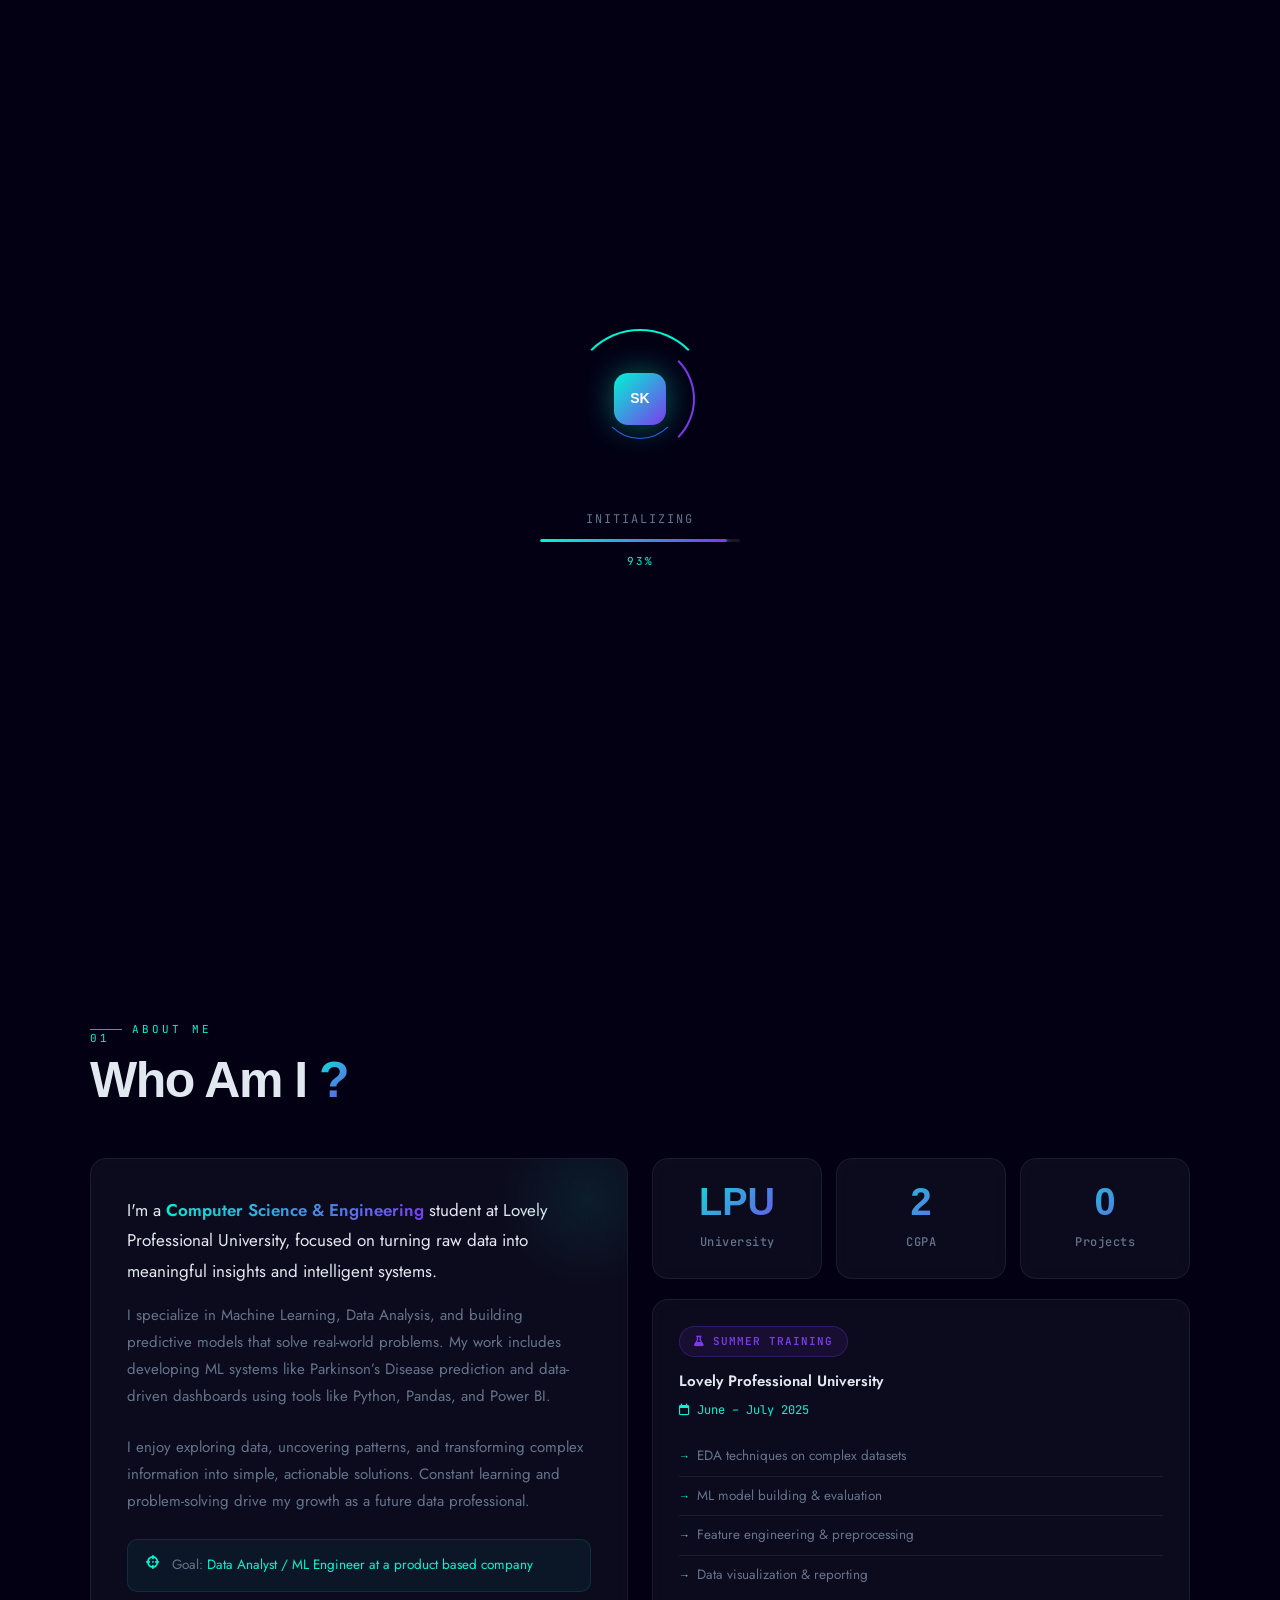
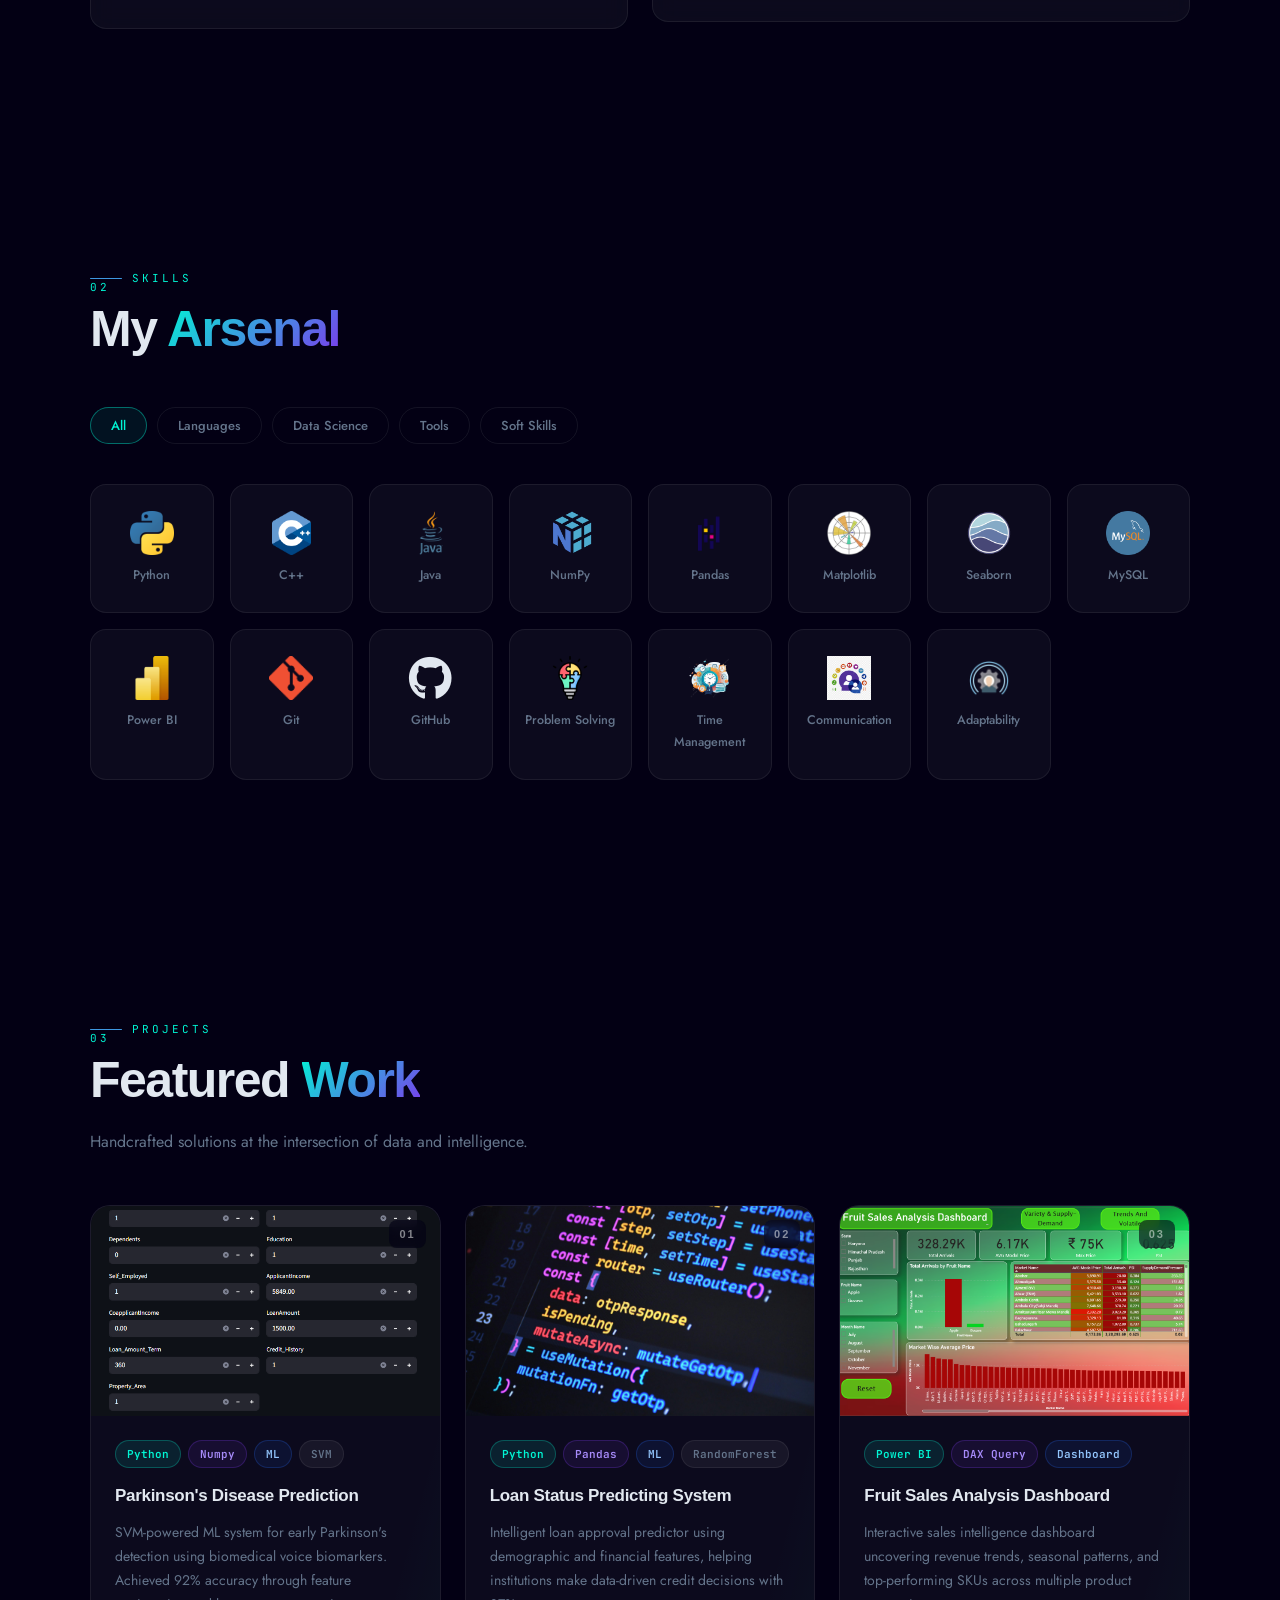
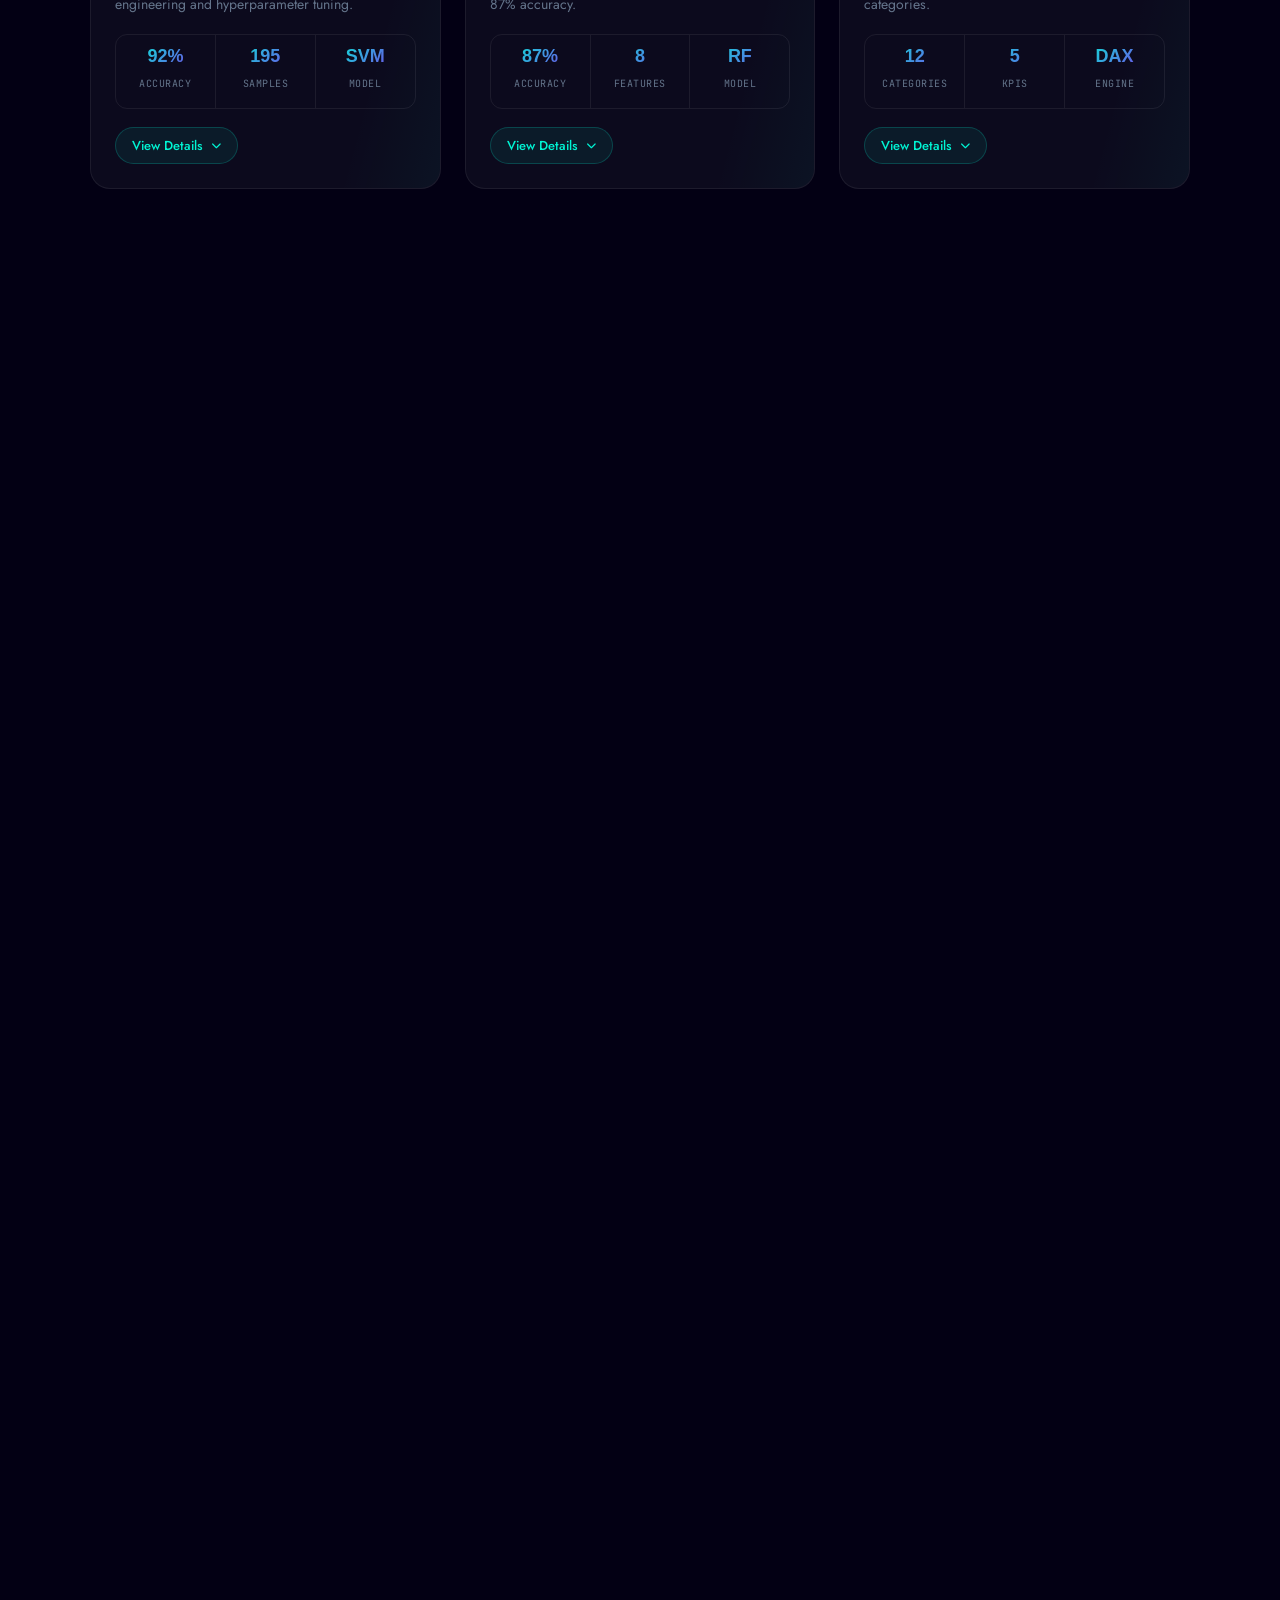
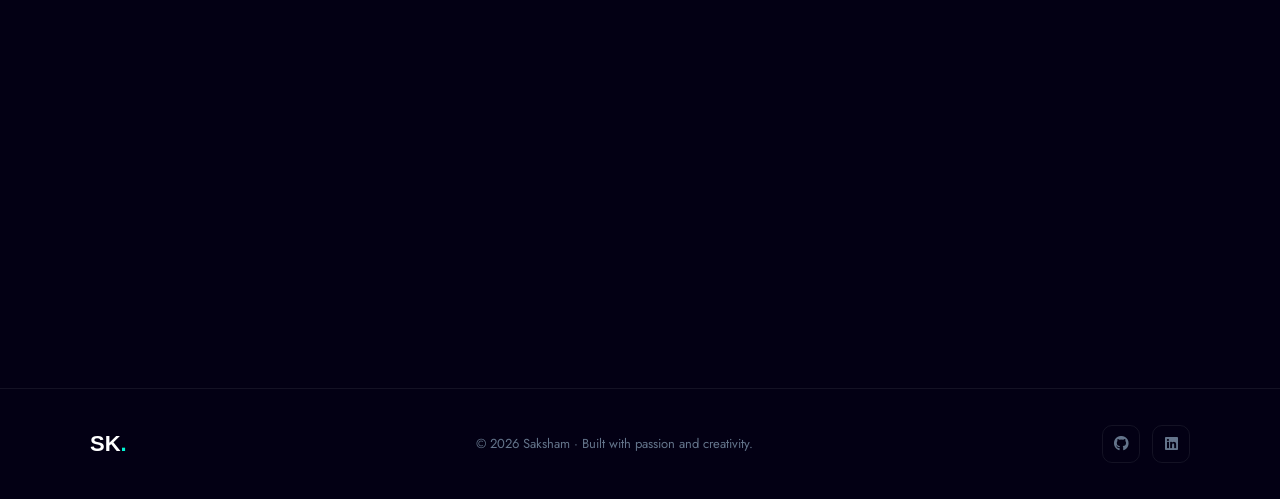
==== index.html @ 59524ae8 "Update index.html" ====
<!DOCTYPE html>
<html lang="en">

<head>
  <meta charset="UTF-8" />
  <meta name="viewport" content="width=device-width, initial-scale=1.0" />
  <title>Saksham's — Portfolio</title>
  <link rel="preconnect" href="https://fonts.googleapis.com" />
  <link rel="preconnect" href="https://fonts.gstatic.com" crossorigin />
  <link
    href="https://fonts.googleapis.com/css2?family=Syncopate:wght@400;700&family=Jost:wght@300;400;500;600;700&family=JetBrains+Mono:wght@400;500&display=swap"
    rel="stylesheet" />
  <link rel="stylesheet" href="https://cdnjs.cloudflare.com/ajax/libs/font-awesome/6.5.0/css/all.min.css" />
  <link rel="stylesheet" href="style.css" />
</head>

<body>

  <!-- LOADER -->
  <div id="loader" class="loader">
    <div class="loader-orbital">
      <div class="orbital-ring ring-a"></div>
      <div class="orbital-ring ring-b"></div>
      <div class="orbital-ring ring-c"></div>
      <div class="loader-core"><span>SK</span></div>
    </div>
    <div class="loader-bottom">
      <span class="loader-label">Initializing</span>
      <div class="loader-bar">
        <div class="loader-fill" id="loaderFill"></div>
      </div>
      <span class="loader-pct" id="loaderPct">0%</span>
    </div>
  </div>

  <!-- CURSOR -->
  <div class="cur-dot" id="curDot"></div>
  <div class="cur-ring" id="curRing"></div>
  
  <canvas id="neuralCanvas"></canvas>
  <!-- NAVBAR -->
  <nav class="navbar" id="navbar">
    <div class="nav-container">

      <!-- LEFT -->
      <a class="nav-logo" href="#hero">SK<span>.</span></a>

      <!-- CENTER -->
      <ul class="nav-links">
        <li><a href="#about">About</a></li>
        <li><a href="#skills">Skills</a></li>
        <li><a href="#projects">Projects</a></li>
        <li><a href="#education">Education</a></li>
        <li><a href="#certifications">Certifications</a></li>
        <li><a href="#achievements">Achievements</a></li>
        <li><a href="#contact">Contact</a></li>
      </ul>

      <!-- RIGHT -->
      <div class="nav-right">
        <button id="modeToggle" class="mode-btn">
          🌙
        </button>
        <!-- THEME BUTTON -->
        <div class="theme-dropdown">
          <div class="theme-selected" id="themeSelected">Default Blue</div>
          <div class="theme-options" id="themeOptions">
            <div data-value="default"><span class="color-dot" style="background:#2563eb"></span> Default Blue</div>
            <div data-value="neon"><span class="color-dot" style="background:#00ff9f"></span> Neon Green</div>
            <div data-value="purple"><span class="color-dot" style="background:#a855f7"></span> Purple Pink</div>
            <div data-value="gold"><span class="color-dot" style="background:#ffb703"></span> Gold Luxury</div>
            <div data-value="red"><span class="color-dot" style="background:#ff3b3b"></span> Red Dark</div>
            <div data-value="teal"><span class="color-dot" style="background:#14b8a6"></span> Teal Clean</div>
          </div>
        </div>

        <!-- RESUME -->
        <a href="CV.pdf" download class="nav-cta mag-btn">
          <span>Resume</span>
        </a>
        <div class="nav-burger" id="navBurger">
          <span></span>
          <span></span>
          <span></span>
        </div>
      </div>

    </div>
  </nav>
  <div class="mobile-drawer" id="mobileDrawer">
    <ul>
      <li><a href="#about" onclick="closeDrawer()">About</a></li>
      <li><a href="#skills" onclick="closeDrawer()">Skills</a></li>
      <li><a href="#projects" onclick="closeDrawer()">Projects</a></li>
      <li><a href="#education" onclick="closeDrawer()">Education</a></li>
      <li><a href="#certifications" onclick="closeDrawer()">Certifications</a></li>
      <li><a href="#achievements" onclick="closeDrawer()">Achievements</a></li>
      <li><a href="#contact" onclick="closeDrawer()">Contact</a></li>
    </ul>
  </div>

  <!-- ===== HERO ===== -->
  <section id="hero" class="hero">
    <div class="blob blob-1"></div>
    <div class="blob blob-2"></div>
    <div class="blob blob-3"></div>

    <div class="hero-inner">
      <div class="hero-text">
        <div class="hero-eyebrow">
          <span class="eyebrow-dot"></span>
          <span>Available for Opportunities</span>
        </div>
        <h1 class="hero-name">
          <span class="line-wrap"><span class="reveal-line">Saksham</span></span>
        </h1>
        <div class="hero-role-wrap">
          <span class="role-prefix">I am a&nbsp;</span>
          <span class="hero-typing" id="heroTyping"></span>
          <span class="typing-cur">|</span>
        </div>
        <p class="hero-bio">
          Crafting intelligent systems from raw data. Passionate about
          Machine Learning, Data Analysis, and building things that matter.
        </p>
        <div class="hero-actions">
          <a href="#projects" class="btn-primary mag-btn">
            <span>View Projects</span><i class="fas fa-arrow-right"></i>
          </a>
          <a href="CV.pdf" download class="btn-ghost mag-btn">
            <i class="fas fa-download"></i><span>Resume</span>
          </a>
        </div>
        <div class="hero-socials">
          <a href="https://github.com/Saksham4554" target="_blank" class="social-pill mag-btn">
            <i class="fab fa-github"></i><span>GitHub</span>
          </a>
          <a href="https://www.linkedin.com/in/itssaksham" target="_blank" class="social-pill mag-btn">
            <i class="fab fa-linkedin"></i><span>LinkedIn</span>
          </a>
          <a href="mailto:sakshamjaggi76@gmail.com" class="social-pill mag-btn">
            <i class="fas fa-envelope"></i><span>Email</span>
          </a>
        </div>
      </div>

      <div class="hero-card-wrap" id="heroCardWrap">
        <div class="hero-card" id="heroCard">
          <div class="profile-ring-outer"></div>
          <div class="profile-ring-inner"></div>
          <div class="profile-img-wrap">
            <img src="photo.jpeg" alt="Saksham Kumar" class="profile-img" />
          </div>
          <div class="hud hud-tl">
            <span class="hud-label">Status</span>
            <span class="hud-val hud-green">● Active</span>
          </div>
          <div class="hud hud-br">
            <span class="hud-label">Focus</span>
            <span class="hud-val">ML / Data</span>
          </div>
        </div>
        <div class="stat-badge badge-p">
          <i class="fas fa-cube"></i>
          <div><strong>3+</strong><span>Projects</span></div>
        </div>
        <div class="stat-badge badge-s">
          <i class="fas fa-brain"></i>
          <div><strong>10+</strong><span>Skills</span></div>
        </div>
      </div>
    </div>

    <div class="scroll-hint">
      <div class="scroll-mouse">
        <div class="scroll-wheel"></div>
      </div>
      <span>Scroll to explore</span>
    </div>
  </section>


  <!-- ===== ABOUT ===== -->
  <section id="about" class="section rs">
    <div class="container">
      <div class="sec-label"><span>01</span> About Me</div>
      <h2 class="sec-heading">Who Am I <em>?</em></h2>
      <div class="about-grid">
        <div class="glass-card tilt-card about-bio-card">
          <div class="card-glow"></div>
          <p class="about-lead">
            I'm a <span class="hl">Computer Science & Engineering</span> student at
            Lovely Professional University, focused on turning raw data into
            meaningful insights and intelligent systems.
          </p>

          <p class="about-body">
            I specialize in Machine Learning, Data Analysis, and building predictive models
            that solve real-world problems. My work includes developing ML systems
            like Parkinson’s Disease prediction and data-driven dashboards using
            tools like Python, Pandas, and Power BI.
          </p>

          <p class="about-body">
            I enjoy exploring data, uncovering patterns, and transforming complex
            information into simple, actionable solutions. Constant learning and
            problem-solving drive my growth as a future data professional.
          </p>

          <div class="about-goal">
            <i class="fas fa-crosshairs"></i>
            <span>Goal: <em>Data Analyst / ML Engineer at a product based company</em></span>
          </div>
        </div>

        <div class="about-right">
          <div class="about-stats">
            <div class="stat-box glass-card tilt-card">
              <span class="stat-num">LPU</span>
              <span class="stat-lbl">University</span>
            </div>
            <div class="stat-box glass-card tilt-card">
              <span class="stat-num" data-count="8.13">0</span>
              <span class="stat-lbl">CGPA</span>
            </div>
            <div class="stat-box glass-card tilt-card">
              <span class="stat-num" data-count="3">0</span>
              <span class="stat-lbl">Projects</span>
            </div>
          </div>

          <div class="glass-card tilt-card training-card">
            <div class="training-badge">
              <i class="fas fa-flask"></i> Summer Training
            </div>
            <h4>Lovely Professional University</h4>
            <span class="training-date"><i class="far fa-calendar"></i> June – July 2025</span>
            <ul class="training-list">
              <li>EDA techniques on complex datasets</li>
              <li>ML model building & evaluation</li>
              <li>Feature engineering & preprocessing</li>
              <li>Data visualization & reporting</li>
            </ul>
          </div>
        </div>
      </div>
    </div>
  </section>


  <!-- ===== SKILLS ===== -->
  <section id="skills" class="section rs">
    <div class="container">
      <div class="sec-label"><span>02</span> Skills</div>
      <h2 class="sec-heading">My <em>Arsenal</em></h2>
      <div class="skill-filter">
        <button class="sf-btn active" data-filter="all">All</button>
        <button class="sf-btn" data-filter="lang">Languages</button>
        <button class="sf-btn" data-filter="data">Data Science</button>
        <button class="sf-btn" data-filter="tools">Tools</button>
        <button class="sf-btn" data-filter="soft">Soft Skills</button>
      </div>
      <div class="skills-grid" id="skillsGrid">
        <div class="skill-card tilt-card" data-cat="lang">
          <div class="sk-glow"></div><img src="Python logo.png" alt="Python" /><span>Python</span>
        </div>
        <div class="skill-card tilt-card" data-cat="lang">
          <div class="sk-glow"></div><img src="cpp logo.png" alt="C++" /><span>C++</span>
        </div>
        <div class="skill-card tilt-card" data-cat="lang">
          <div class="sk-glow"></div><img src="java logo.png" alt="Java" /><span>Java</span>
        </div>
        <div class="skill-card tilt-card" data-cat="data">
          <div class="sk-glow"></div><img src="numpy logo.png" alt="NumPy" /><span>NumPy</span>
        </div>
        <div class="skill-card tilt-card" data-cat="data">
          <div class="sk-glow"></div><img src="pandas logo.png" alt="Pandas" /><span>Pandas</span>
        </div>
        <div class="skill-card tilt-card" data-cat="data">
          <div class="sk-glow"></div><img src="matplotlib logo.png" alt="Matplotlib" /><span>Matplotlib</span>
        </div>
        <div class="skill-card tilt-card" data-cat="data">
          <div class="sk-glow"></div><img src="seaborn logo.png" alt="Seaborn" /><span>Seaborn</span>
        </div>
        <div class="skill-card tilt-card" data-cat="tools">
          <div class="sk-glow"></div><img src="my sql logo.png" alt="MySQL" /><span>MySQL</span>
        </div>
        <div class="skill-card tilt-card" data-cat="tools">
          <div class="sk-glow"></div><img src="power bi logo.png" alt="Power BI" /><span>Power BI</span>
        </div>
        <div class="skill-card tilt-card" data-cat="tools">
          <div class="sk-glow"></div><img src="git logo.png" alt="Git" /><span>Git</span>
        </div>
        <div class="skill-card tilt-card" data-cat="tools">
          <div class="sk-glow"></div><i class="fab fa-github"></i><span>GitHub</span>
        </div>
        <div class="skill-card tilt-card" data-cat="soft">
          <div class="sk-glow"></div><img src="probelm solving logo.png" alt="Problem Solving" /><span>Problem
            Solving</span>
        </div>
        <div class="skill-card tilt-card" data-cat="soft">
          <div class="sk-glow"></div><img src="time management logo.png" alt="Time Mgmt" /><span>Time Management</span>
        </div>
        <div class="skill-card tilt-card" data-cat="soft">
          <div class="sk-glow"></div><img src="communication logo.jpg" alt="Communication" /><span>Communication</span>
        </div>
        <div class="skill-card tilt-card" data-cat="soft">
          <div class="sk-glow"></div><img src="adaptability logo.png" alt="Adaptability" /><span>Adaptability</span>
        </div>
      </div>
    </div>
  </section>


  <!-- ===== PROJECTS ===== -->
  <section id="projects" class="section rs">
    <div class="container">
      <div class="sec-label"><span>03</span> Projects</div>
      <h2 class="sec-heading">Featured <em>Work</em></h2>
      <p class="sec-sub">Handcrafted solutions at the intersection of data and intelligence.</p>
      <div class="projects-grid">

        <article class="proj-card tilt-card">
          <div class="proj-shimmer"></div>
          <div class="proj-img-wrap">
            <img src="project1.png" alt="Parkinson's" class="proj-img" />
            <div class="proj-overlay">
              <a href="https://parkinson-disease-detecting-system.streamlit.app/" class="ov-btn mag-btn"><i
                  class="fas fa-eye"></i> Preview</a>
              <a href="https://github.com/Saksham4554/Parkinson-Disease-Detecting-System" class="ov-btn mag-btn"><i
                  class="fab fa-github"></i> Code</a>
            </div>
            <span class="proj-num">01</span>
          </div>
          <div class="proj-body">
            <div class="proj-tags">
              <span class="tag tag-c">Python</span>
              <span class="tag tag-v">Numpy</span>
              <span class="tag tag-b">ML</span>
              <span class="tag tag-m">SVM</span>
            </div>
            <h3>Parkinson's Disease Prediction</h3>
            <p>SVM-powered ML system for early Parkinson's detection using biomedical voice biomarkers. Achieved 92%
              accuracy through feature engineering and hyperparameter tuning.</p>
            <div class="proj-metrics">
              <div class="metric"><span class="mval">92%</span><span class="mkey">Accuracy</span></div>
              <div class="metric"><span class="mval">195</span><span class="mkey">Samples</span></div>
              <div class="metric"><span class="mval">SVM</span><span class="mkey">Model</span></div>
            </div>
            <button class="expand-btn" onclick="toggleExpand(this)"><span>View Details</span><i
                class="fas fa-chevron-down"></i></button>
            <div class="proj-detail">
              <ul>
                <li>Preprocessed UCI biomedical voice measurements dataset</li>
                <li>Feature selection — top 10 vocal features identified</li>
                <li>Tuned SVM with RBF kernel via cross-validation</li>
                <li>Confusion matrix + ROC curve visualization</li>
              </ul>
            </div>
          </div>
        </article>

        <article class="proj-card tilt-card">
          <div class="proj-shimmer"></div>
          <div class="proj-img-wrap">
            <img src="coding logo.jpg" alt="Loan Prediction" class="proj-img" />
            <div class="proj-overlay">
              <a href="https://github.com/Saksham4554/Loan-Status-Predicting-System" class="ov-btn mag-btn"><i
                  class="fab fa-github"></i> Code</a>
            </div>
            <span class="proj-num">02</span>
          </div>
          <div class="proj-body">
            <div class="proj-tags">
              <span class="tag tag-c">Python</span>
              <span class="tag tag-v">Pandas</span>
              <span class="tag tag-b">ML</span>
              <span class="tag tag-m">RandomForest</span>
            </div>
            <h3>Loan Status Predicting System</h3>
            <p>Intelligent loan approval predictor using demographic and financial features, helping institutions make
              data-driven credit decisions with 87% accuracy.</p>
            <div class="proj-metrics">
              <div class="metric"><span class="mval">87%</span><span class="mkey">Accuracy</span></div>
              <div class="metric"><span class="mval">8</span><span class="mkey">Features</span></div>
              <div class="metric"><span class="mval">RF</span><span class="mkey">Model</span></div>
            </div>
            <button class="expand-btn" onclick="toggleExpand(this)"><span>View Details</span><i
                class="fas fa-chevron-down"></i></button>
            <div class="proj-detail">
              <ul>
                <li>Features: income, credit history, family size, loan amount</li>
                <li>Class imbalance handled with SMOTE oversampling</li>
                <li>Feature importance via SHAP values analysis</li>
                <li>Interactive prediction dashboard</li>
              </ul>
            </div>
          </div>
        </article>

        <article class="proj-card tilt-card">
          <div class="proj-shimmer"></div>
          <div class="proj-img-wrap">
            <img src="project2.png" alt="Sales Dashboard" class="proj-img" />
            <div class="proj-overlay">
              <a href="https://github.com/Saksham4554/Fruit-Price-And-Arrival-Analysis-Dashboard"
                class="ov-btn mag-btn"><i class="fab fa-github"></i> Code</a>
            </div>
            <span class="proj-num">03</span>
          </div>
          <div class="proj-body">
            <div class="proj-tags">
              <span class="tag tag-c">Power BI</span>
              <span class="tag tag-v">DAX Query</span>
              <span class="tag tag-b">Dashboard</span>
            </div>
            <h3>Fruit Sales Analysis Dashboard</h3>
            <p>Interactive sales intelligence dashboard uncovering revenue trends, seasonal patterns, and top-performing
              SKUs across multiple product categories.</p>
            <div class="proj-metrics">
              <div class="metric"><span class="mval">12</span><span class="mkey">Categories</span></div>
              <div class="metric"><span class="mval">5</span><span class="mkey">KPIs</span></div>
              <div class="metric"><span class="mval">DAX</span><span class="mkey">Engine</span></div>
            </div>
            <button class="expand-btn" onclick="toggleExpand(this)"><span>View Details</span><i
                class="fas fa-chevron-down"></i></button>
            <div class="proj-detail">
              <ul>
                <li>Power Pivot data model with relational tables</li>
                <li>Dynamic slicers for time, region, and product</li>
                <li>Sales trend & YoY growth visualizations</li>
                <li>Top 3 products driving 60% of total revenue</li>
              </ul>
            </div>
          </div>
        </article>

      </div>
    </div>
  </section>


  <!-- ===== EDUCATION ===== -->
  <section id="education" class="section rs">
    <div class="container">
      <div class="sec-label"><span>04</span> Education</div>
      <h2 class="sec-heading">My <em>Journey</em></h2>

      <div class="edu-timeline">
        <div class="tl-track"></div>

        <!-- ================= B.TECH ================= -->
        <div class="tl-item tilt-card">
          <div class="tl-dot"><i class="fas fa-university"></i></div>

          <div class="tl-card glass-card">
            <div class="tl-header">
              <div class="tl-left">
                <div class="tl-date">2023 – 2027</div>
                <h3>B.Tech — Computer Science & Engineering</h3>
                <p class="tl-university">Lovely Professional University</p>
                <p class="tl-loc">
                  <i class="fas fa-map-marker-alt"></i> Jalandhar,Punjab
                </p>
              </div>

              <div class="tl-cgpa">
                <span class="cgpa-label">CGPA</span>
                <span class="cgpa-value">8.13</span>
              </div>
            </div>

            <div class="tl-chips">
              <span>Data Structures</span>
              <span>Machine Learning</span>
              <span>Databases</span>
              <span>Algorithms</span>
            </div>
          </div>
        </div>

        <!-- ================= 12th ================= -->
        <div class="tl-item tilt-card">
          <div class="tl-dot"><i class="fas fa-flask"></i></div>

          <div class="tl-card glass-card">
            <div class="tl-header">
              <div class="tl-left">
                <div class="tl-date">2022 – 2023</div>
                <h3>Senior Secondary</h3>
                <p class="tl-university">DAV Public School</p>
                <p class="tl-loc">
                  <i class="fas fa-map-marker-alt"></i> Narwana, Haryana
                </p>
              </div>

              <div class="tl-cgpa">
                <span class="cgpa-label">Percentage</span>
                <span class="cgpa-value">78%</span>
              </div>
            </div>

            <div class="tl-chips">
              <span>Physics</span>
              <span>Chemistry</span>
              <span>Math</span>
            </div>
          </div>
        </div>

        <!-- ================= 10th ================= -->
        <div class="tl-item tilt-card">
          <div class="tl-dot"><i class="fas fa-school"></i></div>

          <div class="tl-card glass-card">
            <div class="tl-header">
              <div class="tl-left">
                <div class="tl-date">2020 – 2021</div>
                <h3>Matriculation</h3>
                <p class="tl-university">DAV Public School</p>
                <p class="tl-loc">
                  <i class="fas fa-map-marker-alt"></i> Narwana, Haryana
                </p>
              </div>

              <div class="tl-cgpa">
                <span class="cgpa-label">Percentage</span>
                <span class="cgpa-value">84%</span>
              </div>
            </div>
          </div>
        </div>

      </div>
    </div>
  </section>

  <section id="certifications" class="section rs">
    <div class="container">
      <div class="sec-label"><span>05</span> Certifications</div>
      <h2 class="sec-heading">My <em>Certifications</em></h2>
      <div class="certs-grid">
        <div class="cert-card glass-card tilt-card">
          <div class="cert-ico"><i class="fas fa-award"></i></div>
          <div>
            <h4>Chat GPT-4 Prompt Engineering</h4><span>Infosys</span>
          </div>
          <a href="https://drive.google.com/file/d/10uJMGgNkPgM6-OfePNXrk5P2j8QqbAK-/view?usp=drive_link"
            target="_blank" class="cert-link">
            <i class="fas fa-paperclip"></i>
          </a>
        </div>
        <div class="cert-card glass-card tilt-card">
          <div class="cert-ico"><i class="fas fa-award"></i></div>
          <div>
            <h4>Job Ready Data Science Course</h4><span>CodeWithHarry</span>
          </div>
          <a href="https://www.codewithharry.com/courses/the-ultimate-job-ready-data-science-course/certificate"
            target="_blank" class="cert-link">
            <i class="fas fa-paperclip"></i>
          </a>
        </div>
        <div class="cert-card glass-card tilt-card">
          <div class="cert-ico"><i class="fas fa-award"></i></div>
          <div>
            <h4>Cloud Computing</h4><span>NPTEL</span>
          </div>
          <a href="https://drive.google.com/file/d/1mijAMKNqaIlXPUXx61HB1lI5McPPQMR5/view?usp=drive_link"
            target="_blank" class="cert-link">
            <i class="fas fa-paperclip"></i>
          </a>
        </div>
        <div class="cert-card glass-card tilt-card">
          <div class="cert-ico"><i class="fas fa-award"></i></div>
          <div>
            <h4>TCP/IP Advance Topics</h4><span>Coursera</span>
          </div>
          <a href="https://www.coursera.org/account/accomplishments/certificate/TFROQSYIRJFO" target="_blank"
            class="cert-link">
            <i class="fas fa-paperclip"></i>
          </a>
        </div>
        <div class="cert-card glass-card tilt-card">
          <div class="cert-ico"><i class="fas fa-award"></i></div>
          <div>
            <h4>Computational Therory</h4><span>Infosys</span>
          </div>
          <a href="https://drive.google.com/file/d/1P87FaXFGQHtKaIEHoDkEy08GivmBHT7C/view?usp=drive_link"
            target="_blank" class="cert-link">
            <i class="fas fa-paperclip"></i>
          </a>
        </div>
        <div class="cert-card glass-card tilt-card">
          <div class="cert-ico"><i class="fas fa-award"></i></div>
          <div>
            <h4>Packet Switching Networks And Algorithms</h4><span>Coursera</span>
          </div>
          <a href="https://www.coursera.org/account/accomplishments/certificate/KQ9YZKR867O7" target="_blank"
            class="cert-link">
            <i class="fas fa-paperclip"></i>
          </a>
        </div>
      </div>

    </div>

  </section>
  <section id="achievements" class="section rs">
    <div class="container">
      <div class="sec-label"><span>06</span> Achievements</div>
      <h2 class="sec-heading">My <em>Achievements</em></h2>
      <div class="ach-grid">
        <div class="ach-card glass-card tilt-card">
          <div class="ach-ico"><i class="fas fa-trophy"></i></div>
          <div>
            <h4>Secured 92 Percentile</h4>
            <p>In Coding Competetion conducted by naukri.com</p>
          </div>
        </div>
        <div class="ach-card glass-card tilt-card">
          <div class="ach-ico"><i class="fas fa-code"></i></div>
          <div>
            <h4>140+ Question Solved</h4>
            <p>On Leetcode</p>
          </div>
        </div>
        <div class="ach-card glass-card tilt-card">
          <div class="ach-ico"><i class="fas fa-chart-bar"></i></div>
          <div>
            <h4>2nd Rank</h4>
            <p>In Vedic Maths Competetion</p>
          </div>
        </div>
      </div>
    </div>

  </section>



  <!-- ===== CONTACT ===== -->
  <section id="contact" class="section rs">
    <div class="container">
      <div class="sec-label"><span>07</span> Contact</div>
      <h2 class="sec-heading">Let's <em>Connect</em></h2>
      <div class="contact-layout">
        <div class="contact-info">
          <p class="contact-pitch">
            Whether it's a data project, internship opportunity, or just a good
            conversation about ML — I'm all ears. Let's build something great.
          </p>
          <div class="c-links">
            <a href="mailto:sakshamjaggi76@gmail.com" class="c-link glass-card mag-btn">
              <div class="c-ico"><i class="fas fa-envelope"></i></div>
              <div><span class="c-lbl">Email</span><span class="c-val">sakshamjaggi76@gmail.com</span></div>
              <i class="fas fa-arrow-right c-arr"></i>
            </a>
            <a href="https://github.com/Saksham4554" target="_blank" class="c-link glass-card mag-btn">
              <div class="c-ico"><i class="fab fa-github"></i></div>
              <div><span class="c-lbl">GitHub</span><span class="c-val">https://github.com/Saksham4554</span></div>
              <i class="fas fa-arrow-right c-arr"></i>
            </a>
            <a href="https://www.linkedin.com/in/itssaksham" target="_blank" class="c-link glass-card mag-btn">
              <div class="c-ico"><i class="fab fa-linkedin"></i></div>
              <div><span class="c-lbl">LinkedIn</span><span class="c-val">https://www.linkedin.com/in/itssaksham</span>
              </div>
              <i class="fas fa-arrow-right c-arr"></i>
            </a>
          </div>
        </div>
        <form class="contact-form glass-card" id="contactForm">
          <div class="form-row">
            <div class="form-field">
              <label>Full Name</label>
              <input type="text" placeholder="Your Name" required />
            </div>
            <div class="form-field">
              <label>Email</label>
              <input type="email" placeholder="you@email.com" required />
            </div>
          </div>
          <div class="form-field">
            <label>Subject</label>
            <input type="text" placeholder="Project collaboration, internship..." />
          </div>
          <div class="form-field">
            <label>Message</label>
            <textarea placeholder="Tell me what you have in mind..." rows="5"></textarea>
          </div>
          <button type="submit" class="btn-primary mag-btn form-submit">
            <span>Send Message</span><i class="fas fa-paper-plane"></i>
          </button>
        </form>
      </div>
    </div>
  </section>

  <!-- FOOTER -->
  <footer class="footer">
    <div class="footer-inner">
      <div class="footer-logo">SK<span>.</span></div>
      <p>© 2026 Saksham · Built with passion and creativity.</p>
      <div class="footer-soc">
        <a href="https://github.com/Saksham4554"><i class="fab fa-github"></i></a>
        <a href="https://www.linkedin.com/in/itssaksham"><i class="fab fa-linkedin"></i></a>
      </div>
    </div>
  </footer>

  <button class="back-top" id="backTop"><i class="fas fa-chevron-up"></i></button>

  <script src="script.js"></script>
</body>

</html>
---- style.css ----
:root {
  --bg: #030014;
  --bg2: #070620;
  --cyan: #00f5d4;
  --violet: #7c3aed;
  --blue: #2563eb;
  --pink: #f471b5;
  --text: #e2e8f0;
  --muted: #64748b;
  --border: rgba(255, 255, 255, 0.07);
  --glass: rgba(255, 255, 255, 0.04);
  --glass-b: rgba(255, 255, 255, 0.08);
  --card-glow-c: rgba(0, 245, 212, 0.12);
  --card-glow-v: rgba(124, 58, 237, 0.15);
  --f-display: 'Syncopate', sans-serif;
  --f-body: 'Jost', sans-serif;
  --f-mono: 'JetBrains Mono', monospace;
  --r: 16px;
  --ease: cubic-bezier(0.4, 0, 0.2, 1);
  --t: 0.35s;
}

.mode-btn {
  background: rgba(3, 0, 20, 0.7);
  border: 1px solid var(--border);
  color: var(--text);
  padding: 8px 14px;
  border-radius: 100px;
  cursor: pointer;
  font-size: 14px;
  transition: 0.3s;
}

.mode-btn:hover {
  border-color: var(--cyan);
  box-shadow: 0 0 10px rgba(0, 245, 212, 0.2);
}

.color-dot {
  display: inline-block;
  width: 12px;
  height: 12px;
  border-radius: 50%;
  margin-right: 8px;
}

body.light .navbar {
  background: rgba(255, 255, 255, 0.8);
  border-bottom: 1px solid rgba(0, 0, 0, 0.08);
}

body.light .nav-links a {
  color: #334155;
}

body.light .nav-links a:hover {
  color: #2563eb;
}

body.light .glass-card {
  background: rgba(255, 255, 255, 0.9);
  border: 1px solid rgba(0, 0, 0, 0.06);
  box-shadow: 0 4px 20px rgba(0, 0, 0, 0.05);
}

body.light .proj-body p,
body.light .about-body,
body.light .contact-pitch {
  color: #475569;
}

body.light .sec-heading {
  color: #0f172a;
}
body.light .btn-primary {
  background: linear-gradient(135deg, #2563eb, #7c3aed);
  color: #fff;
}

body.light .btn-ghost {
  border: 1px solid #2563eb;
  color: #2563eb;
}
body.light .stat-badge {
  background: rgba(255,255,255,0.9);
  border: 1px solid rgba(0,0,0,0.08);
}

body.light .stat-badge strong {
  color: #0f172a;
}

body.light .stat-badge span {
  color: #475569;
}
body.light .mode-btn,
body.light .theme-selected {
  background: rgba(255,255,255,0.9);
  color: #0f172a;
  border: 1px solid rgba(0,0,0,0.1);
}
body.light .tl-card h3 {
  color: #0f172a;
}

body.light .tl-card p {
  color: #475569;
}
body.light h1,
body.light h2,
body.light h3,
body.light h4,
body.light h5 {
  color: var(--text);
}
body.light .tag-m {
  background: #f1f5f9;
  color: #334155;
  border: 1px solid #e2e8f0;
}
body.light .tag-c {
  background: rgba(0, 245, 212, 0.1);
  color: #0f766e;
  border: 1px solid rgba(0, 245, 212, 0.3);
}

body.light .tag-v {
  background: rgba(124, 58, 237, 0.1);
  color: #6d28d9;
}

body.light .tag-b {
  background: rgba(37, 99, 235, 0.1);
  color: #1d4ed8;
}
.tl-loc {
  font-size: 13px;
  font-family: var(--f-mono);
  color: var(--cyan);
  margin-bottom: 6px;
  letter-spacing: 0.5px;
}
.tl-loc i {
  margin-right: 6px;
}
.tl-university {
  font-size: 18px;
  font-weight: 600;
  color: var(--text);
  letter-spacing: 0.3px;
}
body.light .tl-university {
  color: #0f172a;
}
body.light .tl-loc {
  color: #2563eb;
}
.theme-switch select {
  background: rgba(3, 0, 20, 0.7);
  color: var(--text);
  border: 1px solid var(--border);
  border-radius: 100px;
  padding: 8px 14px;
  font-size: 12px;
  font-family: var(--f-body);
  cursor: pointer;

  backdrop-filter: blur(10px);
  transition: 0.3s;
}

.theme-switch select:hover {
  border-color: var(--cyan);
  box-shadow: 0 0 10px rgba(0, 245, 212, 0.2);
}

.theme-dropdown {
  position: relative;
  top: 20px;
  right: 30px;
  z-index: 10000;
}

.theme-selected {
  background: rgba(3, 0, 20, 0.7);
  border: 1px solid var(--border);
  padding: 8px 16px;
  border-radius: 100px;
  font-size: 13px;
  cursor: pointer;
  backdrop-filter: blur(12px);
  color: var(--text);
  transition: 0.3s;
}

.theme-selected:hover {
  border-color: var(--cyan);
  box-shadow: 0 0 10px rgba(0, 245, 212, 0.2);
}

.theme-options {
  position: absolute;
  top: 120%;
  left: 0;
  width: 180px;
  background: rgba(3, 0, 20, 0.9);
  border: 1px solid var(--border);
  border-radius: 14px;
  backdrop-filter: blur(20px);
  overflow: hidden;
  display: none;
  z-index: 999;
}

.theme-options div {
  padding: 10px 14px;
  font-size: 13px;
  cursor: pointer;
  color: var(--muted);
  transition: 0.3s;
}

.theme-options div:hover {
  background: rgba(0, 245, 212, 0.08);
  color: var(--cyan);
}

/* ──────────────────── RESET ──────────────────── */
*,
*::before,
*::after {
  margin: 0;
  padding: 0;
  box-sizing: border-box
}

html {
  scroll-behavior: smooth;
  font-size: 16px
}

body {
  background: var(--bg);
  color: var(--text);
  font-family: var(--f-body);
  font-weight: 400;
  line-height: 1.7;
  overflow-x: hidden;
}

::-webkit-scrollbar {
  width: 4px
}

::-webkit-scrollbar-track {
  background: var(--bg)
}

::-webkit-scrollbar-thumb {
  background: linear-gradient(var(--cyan), var(--violet));
  border-radius: 4px
}

a {
  text-decoration: none;
  color: inherit
}

img {
  display: block;
  max-width: 100%
}

/* ──────────────────── CANVAS ──────────────────── */
#neuralCanvas {
  position: fixed;
  inset: 0;
  width: 100%;
  height: 100%;
  pointer-events: none;
  z-index: -1;
  opacity: 0.55;
}

/* ──────────────────── LOADER ──────────────────── */
.loader {
  position: fixed;
  inset: 0;
  background: var(--bg);
  display: flex;
  flex-direction: column;
  align-items: center;
  justify-content: center;
  gap: 40px;
  z-index: 10000;
  transition: opacity 0.6s var(--ease), visibility 0.6s;
}

.loader.hidden {
  opacity: 0;
  visibility: hidden;
  pointer-events: none
}

.loader-orbital {
  position: relative;
  width: 140px;
  height: 140px;
  display: flex;
  align-items: center;
  justify-content: center;
}

.orbital-ring {
  position: absolute;
  border-radius: 50%;
  border-style: solid;
  border-color: transparent;
}

.ring-a {
  width: 140px;
  height: 140px;
  border-width: 2px;
  border-top-color: var(--cyan);
  animation: spinA 1.2s linear infinite;
}

.ring-b {
  width: 110px;
  height: 110px;
  border-width: 2px;
  border-right-color: var(--violet);
  animation: spinA 1.8s linear infinite reverse;
}

.ring-c {
  width: 80px;
  height: 80px;
  border-width: 1.5px;
  border-bottom-color: var(--blue);
  animation: spinA 2.4s linear infinite;
}

@keyframes spinA {
  to {
    transform: rotate(360deg)
  }
}

.loader-core {
  width: 52px;
  height: 52px;
  background: linear-gradient(135deg, var(--cyan), var(--violet));
  border-radius: 14px;
  display: flex;
  align-items: center;
  justify-content: center;
  font-family: var(--f-display);
  font-weight: 700;
  font-size: 14px;
  color: #fff;
  box-shadow: 0 0 30px rgba(0, 245, 212, 0.4);
}

.loader-bottom {
  display: flex;
  flex-direction: column;
  align-items: center;
  gap: 10px;
  font-family: var(--f-mono);
  font-size: 12px;
  color: var(--muted);
  letter-spacing: 2px;
  text-transform: uppercase;
}

.loader-bar {
  width: 200px;
  height: 3px;
  background: rgba(255, 255, 255, 0.08);
  border-radius: 3px;
  overflow: hidden;
}

.loader-fill {
  height: 100%;
  width: 0;
  background: linear-gradient(90deg, var(--cyan), var(--violet));
  border-radius: 3px;
  transition: width 0.3s var(--ease);
  box-shadow: 0 0 10px var(--cyan);
}

.loader-pct {
  font-size: 11px;
  color: var(--cyan)
}

/* ──────────────────── CURSOR ──────────────────── */
.cur-dot {
  width: 8px;
  height: 8px;
  background: var(--cyan);
  border-radius: 50%;
  position: fixed;
  pointer-events: none;
  z-index: 9999;
  transform: translate(-50%, -50%);
  transition: transform 0.08s;
  box-shadow: 0 0 8px var(--cyan);
}

.cur-ring {
  width: 34px;
  height: 34px;
  border: 1.5px solid var(--cyan);
  border-radius: 50%;
  position: fixed;
  pointer-events: none;
  z-index: 9998;
  transform: translate(-50%, -50%);
  transition: width 0.2s, height 0.2s, opacity 0.2s, background 0.2s;
  opacity: 0.4;
}

.cur-ring.expand {
  width: 54px;
  height: 54px;
  opacity: 0.2;
  background: rgba(0, 245, 212, 0.08);
}

@media(pointer:coarse) {

  .cur-dot,
  .cur-ring {
    display: none
  }
}

/* ──────────────────── NAVBAR ──────────────────── */
.navbar {
  position: fixed;
  top: 0;
  left: 0;
  width: 100%;
  z-index: 1000;

  background: rgba(3, 0, 20, 0.75);
  backdrop-filter: blur(18px);
  border-bottom: 1px solid var(--border);
}

/* Container */
.nav-container {
  max-width: 1400px;
  margin: auto;
  padding: 16px 60px;

  display: flex;
  align-items: center;
  justify-content: space-between;
}

/* Logo */
.nav-logo {
  font-family: var(--f-display);
  font-size: 18px;
  font-weight: 700;
  color: var(--text);
}

.nav-logo span {
  color: var(--cyan);
}

/* Center links */
.nav-links {
  display: flex;
  list-style: none;
  gap: 30px;

  position: absolute;
  left: 50%;
  transform: translateX(-50%);
}

.nav-links a {
  font-size: 17px;
  font-weight: 600;
  letter-spacing: 0.5px;
  color: var(--muted);
  transition: 0.3s;
}

.nav-links a:hover {
  color: var(--cyan);
}

/* Right side */
.nav-right {
  display: flex;
  align-items: center;
  gap: 14px;
}

/* Resume button */
.nav-cta {
  background: linear-gradient(135deg, var(--cyan), var(--violet));
  color: #fff;
  padding: 10px 22px;
  border-radius: 100px;
  font-size: 13px;
  font-weight: 600;
  transition: 0.3s;
}
body.light .nav-logo {
  color: #0f172a;
}
body.light .hud {
  background: rgba(255, 255, 255, 0.95);
  border: 1px solid rgba(0, 0, 0, 0.08);
}

body.light .hud-label {
  color: #64748b;
}

body.light .hud-val {
  color: #0f172a;
}

body.light .hud-green {
  color: #16a34a; /* nice green for Active */
}

.nav-cta:hover {
  box-shadow: 0 0 20px rgba(0, 245, 212, 0.4);
}

/* Theme button (small fix) */
.theme-dropdown {
  position: relative;
  top: auto;
  right: auto;
}

.nav-logo {
  font-family: var(--f-display);
  font-weight: 700;
  font-size: 17px;
  color: var(--text);
  margin-right: auto;
  letter-spacing: -0.5px;
}

.nav-logo span {
  color: var(--cyan)
}

.nav-links a:hover {
  color: var(--cyan);
  background: rgba(0, 245, 212, 0.07)
}

.nav-links a.active {
  color: var(--cyan)
}

.nav-cta {
  font-family: var(--f-body);
  font-size: 13px;
  font-weight: 600;
  background: linear-gradient(135deg, var(--cyan), var(--violet));
  color: #fff;
  padding: 9px 22px;
  border-radius: 100px;
  transition: box-shadow var(--t), transform var(--t);
}

.nav-cta:hover {
  box-shadow: 0 0 20px rgba(0, 245, 212, 0.35);
  transform: translateY(-1px)
}

.nav-burger {
  display: none;
  background: none;
  border: 1px solid var(--border);
  border-radius: 10px;
  padding: 8px 10px;
  cursor: pointer;
  flex-direction: column;
  gap: 4px;
}

.nav-burger span {
  display: block;
  width: 18px;
  height: 1.5px;
  background: var(--text);
  border-radius: 2px;
  transition: var(--t)
}

.mobile-drawer {
  display: none;
  position: fixed;
  top: 0;
  right: -280px;
  width: 280px;
  height: 100vh;
  background: rgba(3, 0, 20, 0.96);
  backdrop-filter: blur(24px);
  border-left: 1px solid var(--border);
  z-index: 850;
  padding: 80px 30px;
  transition: right 0.4s var(--ease);
}

.mobile-drawer.open {
  right: 0
}

.mobile-drawer ul {
  list-style: none
}

.mobile-drawer li {
  margin-bottom: 28px
}

.mobile-drawer a {
  font-size: 18px;
  font-weight: 500;
  color: var(--muted);
  transition: color var(--t)
}

.mobile-drawer a:hover {
  color: var(--cyan)
}

/* ──────────────────── HERO ──────────────────── */
.hero {
  min-height: 100vh;
  display: flex;
  align-items: center;
  position: relative;
  overflow: hidden;
  padding: 0 6%;
  z-index: 1;
  padding-top: 60px;
}

/* Blobs */
.blob {
  position: absolute;
  border-radius: 50%;
  filter: blur(90px);
  pointer-events: none;
  z-index: 0;
}

.blob-1 {
  width: 600px;
  height: 600px;
  top: -200px;
  right: -150px;
  background: radial-gradient(circle, rgba(0, 245, 212, .1), transparent 65%);
  animation: blobFloat 10s ease-in-out infinite;
}

.blob-2 {
  width: 500px;
  height: 500px;
  bottom: -180px;
  left: -100px;
  background: radial-gradient(circle, rgba(124, 58, 237, .1), transparent 65%);
  animation: blobFloat 13s ease-in-out infinite reverse;
}

.blob-3 {
  width: 350px;
  height: 350px;
  top: 40%;
  left: 38%;
  background: radial-gradient(circle, rgba(37, 99, 235, .08), transparent 65%);
  animation: blobFloat 16s ease-in-out infinite;
}

@keyframes blobFloat {

  0%,
  100% {
    transform: translate(0, 0) scale(1)
  }

  33% {
    transform: translate(30px, -25px) scale(1.05)
  }

  66% {
    transform: translate(-20px, 30px) scale(0.96)
  }
}

.hero-inner {
  display: flex;
  align-items: center;
  justify-content: space-between;
  width: 100%;
  max-width: 1200px;
  margin: auto;
  gap: 60px;
  padding-top: 10px;
  position: relative;
  z-index: 1;
}

.hero-text {
  flex: 1
}

/* Eyebrow */
.hero-eyebrow {
  display: inline-flex;
  align-items: center;
  gap: 10px;
  background: rgba(0, 245, 212, 0.07);
  border: 1px solid rgba(0, 245, 212, 0.2);
  color: var(--cyan);
  font-size: 12px;
  font-weight: 500;
  font-family: var(--f-mono);
  letter-spacing: 1.5px;
  text-transform: uppercase;
  padding: 7px 16px;
  border-radius: 100px;
  margin-bottom: 28px;
}

.eyebrow-dot {
  width: 7px;
  height: 7px;
  background: var(--cyan);
  border-radius: 50%;
  animation: pulseD 2s ease-in-out infinite;
  box-shadow: 0 0 8px var(--cyan);
}

@keyframes pulseD {

  0%,
  100% {
    opacity: 1;
    transform: scale(1)
  }

  50% {
    opacity: 0.4;
    transform: scale(1.5)
  }
}

/* Name */
.hero-name {
  font-family: var(--f-display);
  font-weight: 700;
  line-height: 1.0;
  margin-bottom: 20px;
  font-size: clamp(48px, 8vw, 88px);
  display: flex;
  flex-direction: column;
  gap: 0;
}

.line-wrap {
  overflow: hidden;
  display: block
}

.reveal-line {
  display: block;
  background: linear-gradient(135deg, var(--text), 40%, rgba(0, 245, 212, 0.7));
  -webkit-background-clip: text;
  -webkit-text-fill-color: transparent;
  background-clip: text;
  transform: translateY(100%);
  opacity: 0;
  animation: revealUp 0.9s var(--ease) 0.8s forwards;
}

.delay-1 {
  animation-delay: 1s
}

@keyframes revealUp {
  to {
    transform: translateY(0);
    opacity: 1
  }
}

/* Role typing */
.hero-role-wrap {
  font-size: clamp(16px, 2.5vw, 22px);
  font-weight: 500;
  color: var(--muted);
  margin-bottom: 24px;
  display: flex;
  align-items: center;
  flex-wrap: wrap;
  gap: 4px;
}

.hero-typing {
  background: linear-gradient(135deg, var(--cyan), var(--violet));
  -webkit-background-clip: text;
  -webkit-text-fill-color: transparent;
  background-clip: text;
  font-weight: 600;
}

.typing-cur {
  color: var(--cyan);
  font-weight: 300;
  animation: blinkCur 1s infinite;
  margin-left: 2px;
}

@keyframes blinkCur {

  0%,
  100% {
    opacity: 1
  }

  50% {
    opacity: 0
  }
}

.hero-bio {
  font-size: 16px;
  color: var(--muted);
  line-height: 1.8;
  max-width: 480px;
  margin-bottom: 40px;
  opacity: 0;
  animation: fadeUp 0.8s var(--ease) 1.3s forwards;
}

@keyframes fadeUp {
  from {
    opacity: 0;
    transform: translateY(20px)
  }

  to {
    opacity: 1;
    transform: translateY(0)
  }
}

/* Buttons */
.hero-actions {
  display: flex;
  gap: 14px;
  flex-wrap: wrap;
  margin-bottom: 40px;
  opacity: 0;
  animation: fadeUp 0.8s var(--ease) 1.5s forwards;
}

.btn-primary {
  display: inline-flex;
  align-items: center;
  gap: 10px;
  background: linear-gradient(135deg, var(--cyan), var(--violet));
  color: #fff;
  font-family: var(--f-body);
  font-weight: 600;
  font-size: 14px;
  padding: 13px 28px;
  border-radius: 100px;
  border: none;
  cursor: pointer;
  transition: box-shadow var(--t), transform var(--t);
  position: relative;
  overflow: hidden;
}

.btn-primary::before {
  content: '';
  position: absolute;
  inset: 0;
  background: linear-gradient(135deg, var(--violet), var(--cyan));
  opacity: 0;
  transition: opacity var(--t);
}

.btn-primary:hover::before {
  opacity: 1
}

.btn-primary>* {
  position: relative;
  z-index: 1
}

.btn-primary:hover {
  box-shadow: 0 0 30px rgba(0, 245, 212, 0.4);
  transform: translateY(-2px);
}

.btn-ghost {
  display: inline-flex;
  align-items: center;
  gap: 10px;
  border: 1px solid rgba(0, 245, 212, 0.35);
  color: var(--cyan);
  font-family: var(--f-body);
  font-weight: 600;
  font-size: 14px;
  padding: 12px 26px;
  border-radius: 100px;
  transition: background var(--t), box-shadow var(--t), transform var(--t);
}

.btn-ghost:hover {
  background: rgba(0, 245, 212, 0.08);
  box-shadow: 0 0 22px rgba(0, 245, 212, 0.2);
  transform: translateY(-2px);
}

/* Socials */
.hero-socials {
  display: flex;
  gap: 10px;
  flex-wrap: wrap;
  opacity: 0;
  animation: fadeUp 0.8s var(--ease) 1.7s forwards;
}

.social-pill {
  display: inline-flex;
  align-items: center;
  gap: 8px;
  border: 1px solid var(--border);
  color: var(--muted);
  font-size: 13px;
  font-weight: 500;
  font-family: var(--f-body);
  padding: 8px 16px;
  border-radius: 100px;
  transition: border-color var(--t), color var(--t), background var(--t), transform var(--t);
}

.social-pill:hover {
  border-color: rgba(0, 245, 212, 0.4);
  color: var(--cyan);
  background: rgba(0, 245, 212, 0.06);
  transform: translateY(-2px);
}

/* Hero Card (3D tilt profile) */
.hero-card-wrap {
  flex: 0 0 auto;
  position: relative;
  display: flex;
  align-items: center;
  justify-content: center;
  opacity: 0;
  animation: fadeUp 1s var(--ease) 1.1s forwards;
}

.hero-card {
  width: 300px;
  height: 370px;
  position: relative;
  background: rgba(255, 255, 255, 0.03);
  border: 1px solid rgba(0, 245, 212, 0.15);
  border-radius: 28px;
  overflow: hidden;
  cursor: none;
  transform-style: preserve-3d;
  transition: transform 0.1s var(--ease), box-shadow var(--t);
}

.hero-card:hover {
  box-shadow: 0 25px 60px rgba(0, 245, 212, 0.12), 0 0 0 1px rgba(0, 245, 212, 0.2);
}

.profile-ring-outer {
  position: absolute;
  top: 50%;
  left: 50%;
  width: 230px;
  height: 230px;
  transform: translate(-50%, -52%);
  border: 1.5px solid rgba(0, 245, 212, 0.2);
  border-radius: 50%;
  animation: spin 12s linear infinite;
}

.profile-ring-inner {
  position: absolute;
  top: 50%;
  left: 50%;
  width: 196px;
  height: 196px;
  transform: translate(-50%, -52%);
  border: 1px dashed rgba(124, 58, 237, 0.3);
  border-radius: 50%;
  animation: spin 8s linear infinite reverse;
}

@keyframes spin {
  to {
    transform: translate(-50%, -52%) rotate(360deg)
  }
}

.profile-img-wrap {
  position: absolute;
  top: 50%;
  left: 50%;
  width: 250px;
  height: 250px;
  transform: translate(-50%, -52%);
  border-radius: 50%;
  overflow: hidden;
  border: 3px solid rgba(0, 245, 212, 0.25);
  box-shadow: 0 0 30px rgba(0, 245, 212, 0.15);
}

.profile-img {
  width: 100%;
  height: 100%;
  object-fit: cover
}

/* HUD elements on card */
.hud {
  position: absolute;
  font-family: var(--f-mono);
  font-size: 10px;
  display: flex;
  flex-direction: column;
  gap: 2px;
  background: rgba(3, 0, 20, 0.7);
  border: 1px solid rgba(255, 255, 255, 0.08);
  border-radius: 8px;
  padding: 7px 10px;
}

.hud-tl {
  top: 16px;
  left: 16px
}

.hud-br {
  bottom: 60px;
  right: 16px
}

.hud-label {
  color: var(--muted);
  text-transform: uppercase;
  letter-spacing: 1px;
  font-size: 9px
}

.hud-val {
  color: var(--text);
  font-weight: 500
}

.hud-green {
  color: var(--cyan)
}

/* Floating stat badges */
.stat-badge {
  position: absolute;
  display: flex;
  align-items: center;
  gap: 10px;
  background: rgba(3, 0, 20, 0.85);
  border: 1px solid rgba(0, 245, 212, 0.25);
  border-radius: 14px;
  padding: 12px 16px;
  backdrop-filter: blur(12px);
  font-family: var(--f-body);
}

.stat-badge i {
  font-size: 18px;
  color: var(--cyan)
}

.stat-badge strong {
  display: block;
  font-size: 18px;
  font-weight: 700;
  color: #fff;
  line-height: 1
}

.stat-badge span {
  font-size: 11px;
  color: var(--muted)
}

.badge-p {
  top: 20px;
  right: -30px;
  animation: badgeF 4s ease-in-out infinite
}

.badge-s {
  bottom: 40px;
  left: -40px;
  animation: badgeF 4s ease-in-out 2s infinite
}

@keyframes badgeF {

  0%,
  100% {
    transform: translateY(0)
  }

  50% {
    transform: translateY(-8px)
  }
}

/* Scroll hint */
.scroll-hint {
  position: absolute;
  bottom: 36px;
  left: 50%;
  transform: translateX(-50%);
  display: flex;
  flex-direction: column;
  align-items: center;
  gap: 10px;
  z-index: 2;
}

.scroll-mouse {
  width: 24px;
  height: 38px;
  border: 2px solid rgba(0, 245, 212, 0.3);
  border-radius: 12px;
  display: flex;
  justify-content: center;
  padding-top: 7px;
}

.scroll-wheel {
  width: 3px;
  height: 8px;
  background: var(--cyan);
  border-radius: 2px;
  animation: scrollW 2s ease-in-out infinite;
}

@keyframes scrollW {

  0%,
  100% {
    transform: translateY(0);
    opacity: 1
  }

  50% {
    transform: translateY(10px);
    opacity: 0.3
  }
}

.scroll-hint span {
  font-size: 10px;
  font-family: var(--f-mono);
  letter-spacing: 2px;
  text-transform: uppercase;
  color: var(--muted);
}

/* ──────────────────── SECTIONS SHARED ──────────────────── */
.section {
  padding: 120px 6%;
  position: relative;
  z-index: 1
}

.container {
  max-width: 1100px;
  margin: auto
}


.sec-label {
  font-family: var(--f-mono);
  font-size: 11px;
  letter-spacing: 3px;
  text-transform: uppercase;
  color: var(--cyan);
  margin-bottom: 14px;
  display: flex;
  align-items: center;
  gap: 10px;
}

.sec-label span {
  display: inline-block;
  width: 32px;
  height: 1px;
  background: linear-gradient(var(--cyan), var(--violet));
  border-radius: 1px;
}

.sec-heading {
  font-family: var(--f-display);
  font-weight: 700;
  font-size: clamp(30px, 4vw, 50px);
  color: var(--text);
  margin-bottom: 50px;
  letter-spacing: -1.5px;
  line-height: 1.1;
}

.sec-heading em {
  font-style: normal;
  background: linear-gradient(135deg, var(--cyan), var(--violet));
  -webkit-background-clip: text;
  -webkit-text-fill-color: transparent;
  background-clip: text;
}

.sec-sub {
  color: var(--muted);
  font-size: 16px;
  margin-top: -30px;
  margin-bottom: 50px;
  max-width: 500px
}

/* Reveal animation */
.rs {
  opacity: 0;
  transform: translateY(50px);
  transition: opacity 0.8s var(--ease), transform 0.8s var(--ease)
}

.rs.visible {
  opacity: 1;
  transform: translateY(0)
}

/* Glass card */
.glass-card {
  background: var(--glass);
  border: 1px solid var(--border);
  border-radius: var(--r);
  backdrop-filter: blur(12px);
  -webkit-backdrop-filter: blur(12px);
  transition: border-color var(--t), box-shadow var(--t), transform var(--t);
}

.glass-card:hover {
  border-color: rgba(0, 245, 212, 0.2);
  box-shadow: 0 0 30px rgba(0, 245, 212, 0.06);
}

/* Magnetic button */
.mag-btn {
  transition: transform var(--t)
}

/* ──────────────────── ABOUT ──────────────────── */
.about-grid {
  display: grid;
  grid-template-columns: 1fr 1fr;
  gap: 24px;
}

.about-bio-card {
  padding: 36px;
  position: relative;
  overflow: hidden;
}

.card-glow {
  position: absolute;
  top: -60px;
  right: -60px;
  width: 200px;
  height: 200px;
  background: radial-gradient(circle, rgba(0, 245, 212, 0.08), transparent 65%);
  pointer-events: none;
}

.about-lead {
  font-size: 17px;
  line-height: 1.8;
  margin-bottom: 16px;
}

.hl {
  background: linear-gradient(135deg, var(--cyan), var(--violet));
  -webkit-background-clip: text;
  -webkit-text-fill-color: transparent;
  background-clip: text;
  font-weight: 600;
}

.about-body {
  font-size: 15px;
  color: var(--muted);
  line-height: 1.8;
  margin-bottom: 24px
}

.about-goal {
  display: flex;
  align-items: flex-start;
  gap: 12px;
  background: rgba(0, 245, 212, 0.05);
  border: 1px solid rgba(0, 245, 212, 0.12);
  border-radius: 10px;
  padding: 14px 18px;
  font-size: 13.5px;
  color: var(--muted);
}

.about-goal i {
  color: var(--cyan);
  margin-top: 2px;
  flex-shrink: 0
}

.about-goal em {
  color: var(--cyan);
  font-style: normal
}

.about-right {
  display: flex;
  flex-direction: column;
  gap: 20px
}

.about-stats {
  display: grid;
  grid-template-columns: repeat(3, 1fr);
  gap: 14px
}

.stat-box {
  padding: 24px 16px;
  text-align: center;
}

.stat-num {
  display: block;
  font-family: var(--f-display);
  font-weight: 700;
  font-size: clamp(26px, 4vw, 38px);
  background: linear-gradient(135deg, var(--cyan), var(--violet));
  -webkit-background-clip: text;
  -webkit-text-fill-color: transparent;
  background-clip: text;
  line-height: 1;
  margin-bottom: 6px;
}

.stat-lbl {
  font-size: 12px;
  color: var(--muted);
  font-weight: 500;
  font-family: var(--f-mono);
  letter-spacing: 0.5px
}

.training-card {
  padding: 26px
}

.training-badge {
  display: inline-flex;
  align-items: center;
  gap: 8px;
  background: rgba(124, 58, 237, 0.1);
  border: 1px solid rgba(124, 58, 237, 0.25);
  color: var(--violet);
  border-radius: 100px;
  font-size: 11px;
  font-weight: 600;
  font-family: var(--f-mono);
  letter-spacing: 1px;
  text-transform: uppercase;
  padding: 5px 14px;
  margin-bottom: 12px;
}

.training-card h4 {
  font-size: 15px;
  font-weight: 600;
  margin-bottom: 6px
}

.training-date {
  font-size: 12px;
  color: var(--cyan);
  display: flex;
  align-items: center;
  gap: 7px;
  margin-bottom: 16px;
  font-family: var(--f-mono)
}

.training-list {
  list-style: none
}

.training-list li {
  font-size: 13.5px;
  color: var(--muted);
  padding: 8px 0 8px 18px;
  position: relative;
  border-bottom: 1px solid var(--border);
}

.training-list li:last-child {
  border: none
}

.training-list li::before {
  content: '→';
  position: absolute;
  left: 0;
  color: var(--cyan);
  font-size: 11px;
  top: 10px;
}

/* ──────────────────── SKILLS ──────────────────── */
.skill-filter {
  display: flex;
  flex-wrap: wrap;
  gap: 10px;
  margin-bottom: 40px;
}

.sf-btn {
  font-family: var(--f-body);
  font-size: 13px;
  font-weight: 500;
  border: 1px solid var(--border);
  background: none;
  color: var(--muted);
  padding: 8px 20px;
  border-radius: 100px;
  cursor: pointer;
  transition: var(--t);
}

.sf-btn:hover,
.sf-btn.active {
  border-color: rgba(0, 245, 212, 0.4);
  color: var(--cyan);
  background: rgba(0, 245, 212, 0.07);
}

.skills-grid {
  display: grid;
  grid-template-columns: repeat(auto-fill, minmax(120px, 1fr));
  gap: 16px;
}

.skill-card {
  position: relative;
  overflow: hidden;
  padding: 26px 14px;
  text-align: center;
  border-radius: var(--r);
  cursor: pointer;
  background: var(--glass);
  border: 1px solid var(--border);
  transition: border-color var(--t), box-shadow var(--t), transform var(--t);
}

.skill-card i {
  font-size: 44px;
  margin: 0 auto 10px;
  display: block;
  transition: transform 0.3s;
}

.sk-glow {
  position: absolute;
  inset: 0;
  background: radial-gradient(circle at center, rgba(0, 245, 212, 0.1), transparent 65%);
  opacity: 0;
  transition: opacity var(--t);
}

.skill-card:hover .sk-glow {
  opacity: 1
}

.skill-card:hover {
  border-color: rgba(0, 245, 212, 0.3);
  box-shadow: 0 8px 30px rgba(0, 245, 212, 0.1);
}

.skill-card img {
  width: 44px;
  height: 44px;
  object-fit: contain;
  margin: 0 auto 10px;
  position: relative;
  z-index: 1;
  transition: transform var(--t);
}

.skill-card:hover img {
  transform: scale(1.12) translateY(-3px)
}

.skill-card span {
  font-size: 12.5px;
  color: var(--muted);
  font-weight: 500;
  position: relative;
  z-index: 1;
  display: block;
  transition: color var(--t);
}

.skill-card:hover span {
  color: var(--cyan)
}

.skill-card.hide {
  opacity: 0;
  transform: scale(0.88);
  pointer-events: none;
  transition: opacity 0.25s, transform 0.25s
}

/* ──────────────────── PROJECTS ──────────────────── */
.projects-grid {
  display: grid;
  grid-template-columns: repeat(auto-fit, minmax(320px, 1fr));
  gap: 24px;
}

.proj-card {
  border-radius: 20px;
  overflow: hidden;
  position: relative;
  background: var(--glass);
  border: 1px solid var(--border);
  transition: transform var(--t), box-shadow var(--t), border-color var(--t);
  cursor: none;
}

.proj-card:hover {
  border-color: rgba(0, 245, 212, 0.25);
  box-shadow: 0 20px 60px rgba(0, 245, 212, 0.08);
}

/* holographic shimmer */
.proj-shimmer {
  position: absolute;
  inset: 0;
  background: linear-gradient(105deg, transparent 40%,
      rgba(0, 245, 212, 0.04) 50%,
      transparent 60%);
  background-size: 200% 200%;
  animation: shimmer 4s ease-in-out infinite;
  pointer-events: none;
  z-index: 0;
}

@keyframes shimmer {

  0%,
  100% {
    background-position: 200% 50%
  }

  50% {
    background-position: -200% 50%
  }
}

.proj-img-wrap {
  position: relative;
  overflow: hidden
}

.proj-img {
  width: 100%;
  height: 210px;
  object-fit: cover;
  display: block;
  transition: transform 0.5s var(--ease), filter 0.4s;
}

.proj-card:hover .proj-img {
  transform: scale(1.05);
  filter: brightness(0.75)
}

.proj-overlay {
  position: absolute;
  inset: 0;
  display: flex;
  align-items: center;
  justify-content: center;
  gap: 14px;
  opacity: 0;
  transition: opacity var(--t);
  background: rgba(3, 0, 20, 0.5);
}

.proj-card:hover .proj-overlay {
  opacity: 1
}

.ov-btn {
  display: inline-flex;
  align-items: center;
  gap: 7px;
  background: rgba(3, 0, 20, 0.8);
  border: 1px solid rgba(0, 245, 212, 0.35);
  color: var(--cyan);
  font-size: 13px;
  font-weight: 500;
  font-family: var(--f-body);
  padding: 10px 18px;
  border-radius: 100px;
  transition: background var(--t), box-shadow var(--t), transform 0.3s;
  transform: translateY(10px);
}

.proj-card:hover .ov-btn {
  transform: translateY(0)
}

.ov-btn:hover {
  background: var(--cyan);
  color: #030014;
  box-shadow: 0 0 20px rgba(0, 245, 212, 0.4)
}

.proj-num {
  position: absolute;
  top: 14px;
  right: 14px;
  font-family: var(--f-display);
  font-size: 11px;
  font-weight: 700;
  color: rgba(255, 255, 255, 0.5);
  letter-spacing: 2px;
  background: rgba(3, 0, 20, 0.6);
  padding: 5px 10px;
  border-radius: 8px;
  backdrop-filter: blur(6px);
}

.proj-body {
  padding: 24px;
  position: relative;
  z-index: 1
}

.proj-tags {
  display: flex;
  flex-wrap: wrap;
  gap: 7px;
  margin-bottom: 14px
}

.tag {
  font-size: 11px;
  font-weight: 600;
  font-family: var(--f-mono);
  padding: 4px 11px;
  border-radius: 100px;
}

.tag-c {
  background: rgba(0, 245, 212, 0.1);
  color: var(--cyan);
  border: 1px solid rgba(0, 245, 212, 0.25)
}

.tag-v {
  background: rgba(124, 58, 237, 0.1);
  color: #a78bfa;
  border: 1px solid rgba(124, 58, 237, 0.25)
}

.tag-b {
  background: rgba(37, 99, 235, 0.1);
  color: #93c5fd;
  border: 1px solid rgba(37, 99, 235, 0.25)
}

.tag-m {
  background: rgba(255, 255, 255, 0.05);
  color: var(--muted);
  border: 1px solid var(--border)
}

.proj-body h3 {
  font-family: var(--f-display);
  font-size: 17px;
  font-weight: 700;
  color: var(--text);
  margin-bottom: 10px;
  letter-spacing: -0.3px;
}

.proj-body>p {
  font-size: 14px;
  color: var(--muted);
  line-height: 1.7;
  margin-bottom: 18px
}

/* Metrics */
.proj-metrics {
  display: flex;
  gap: 0;
  margin-bottom: 18px;
  border: 1px solid var(--border);
  border-radius: 12px;
  overflow: hidden;
}

.metric {
  flex: 1;
  padding: 12px;
  text-align: center;
  border-right: 1px solid var(--border);
}

.metric:last-child {
  border-right: none
}

.mval {
  display: block;
  font-family: var(--f-display);
  font-weight: 700;
  font-size: 18px;
  background: linear-gradient(135deg, var(--cyan), var(--violet));
  -webkit-background-clip: text;
  -webkit-text-fill-color: transparent;
  background-clip: text;
  line-height: 1;
  margin-bottom: 3px;
}

.mkey {
  font-size: 10px;
  color: var(--muted);
  font-family: var(--f-mono);
  letter-spacing: 0.5px;
  text-transform: uppercase
}

.expand-btn {
  display: inline-flex;
  align-items: center;
  gap: 8px;
  background: rgba(0, 245, 212, 0.07);
  border: 1px solid rgba(0, 245, 212, 0.2);
  color: var(--cyan);
  font-family: var(--f-body);
  font-size: 13px;
  font-weight: 500;
  padding: 8px 16px;
  border-radius: 100px;
  cursor: pointer;
  transition: background var(--t), box-shadow var(--t);
}

.expand-btn:hover {
  background: rgba(0, 245, 212, 0.14);
  box-shadow: 0 0 14px rgba(0, 245, 212, 0.15)
}

.expand-btn i {
  font-size: 10px;
  transition: transform var(--t)
}

.expand-btn.open i {
  transform: rotate(180deg)
}

.proj-detail {
  max-height: 0;
  overflow: hidden;
  transition: max-height 0.4s var(--ease), margin var(--t);
}

.proj-detail.open {
  max-height: 200px;
  margin-top: 16px
}

.proj-detail ul {
  list-style: none
}

.proj-detail li {
  font-size: 13.5px;
  color: var(--muted);
  padding: 7px 0 7px 16px;
  position: relative;
  border-bottom: 1px solid var(--border);
}

.proj-detail li:last-child {
  border: none
}

.proj-detail li::before {
  content: '▸';
  position: absolute;
  left: 0;
  color: var(--cyan);
  font-size: 11px;
  top: 9px;
}

/* ──────────────────── EDUCATION ──────────────────── */
.edu-timeline {
  position: relative;
  display: flex;
  flex-direction: column;
  gap: 30px;
  padding-left: 50px;
  margin-bottom: 70px;
}

.tl-header {
  display: flex;
  justify-content: space-between;
  align-items: center;
  /* 👈 important */
  gap: 20px;
}

/* LEFT SIDE */
.tl-left {
  flex: 1;
}

/* RIGHT SIDE CGPA */
.tl-cgpa {
  min-width: 90px;
  text-align: center;
  padding: 12px 16px;
  border-radius: 12px;

  background: rgba(0, 245, 212, 0.07);
  border: 1px solid rgba(0, 245, 212, 0.25);

  backdrop-filter: blur(10px);

  /* 🔥 THIS FOR RIGHT ALIGN */
  margin-left: auto;
}

/* CGPA TEXT */
.cgpa-label {
  display: block;
  font-size: 10px;
  letter-spacing: 1px;
  color: var(--muted);
  font-family: var(--f-mono);
}

.cgpa-value {
  display: block;
  font-size: 20px;
  font-weight: 700;

  background: linear-gradient(135deg, var(--cyan), var(--violet));
  background-clip: text;
  -webkit-text-fill-color: transparent;
}

.tl-track {
  position: absolute;
  left: 16px;
  top: 20px;
  bottom: 20px;
  width: 1.5px;
  background: linear-gradient(to bottom, var(--cyan), var(--violet), transparent);
}

.tl-item {
  display: flex;
  gap: 24px;
  align-items: flex-start
}

.tl-dot {
  position: absolute;
  left: 0;
  width: 34px;
  height: 34px;
  background: linear-gradient(135deg, var(--cyan), var(--violet));
  border-radius: 50%;
  display: flex;
  align-items: center;
  justify-content: center;
  font-size: 13px;
  color: #fff;
  flex-shrink: 0;
  box-shadow: 0 0 16px rgba(0, 245, 212, 0.3);
}

.tl-card {
  flex: 1;
  padding: 26px;
}

.tl-date {
  font-family: var(--f-mono);
  font-size: 11px;
  color: var(--cyan);
  letter-spacing: 1.5px;
  text-transform: uppercase;
  margin-bottom: 8px;
}

.tl-card h3 {
  font-size: 17px;
  font-weight: 600;
  color: var(--text);
  margin-bottom: 4px
}

.tl-card p {
  font-size: 14px;
  color: var(--muted);
  margin-bottom: 14px
}

.tl-chips {
  display: flex;
  flex-wrap: wrap;
  gap: 8px
}

.tl-chips span {
  font-size: 11px;
  color: var(--muted);
  border: 1px solid var(--border);
  padding: 4px 12px;
  border-radius: 100px;
  font-family: var(--f-mono);
  transition: border-color var(--t), color var(--t);
}

.tl-chips span:hover {
  border-color: rgba(0, 245, 212, 0.3);
  color: var(--cyan)
}

.sub-title {
  font-family: var(--f-display);
  font-size: 20px;
  font-weight: 700;
  color: var(--text);
  margin-bottom: 24px;
  letter-spacing: -0.5px;
}

.certs-grid {
  display: grid;
  grid-template-columns: repeat(3, 1fr);
  gap: 20px;
  margin-bottom: 60px;
}

.cert-card {
  display: flex;
  min-height: 140px;
  align-items: center;
  gap: 16px;
  padding: 28px 28px;
  transition: var(--t);
}

.cert-card:hover {
  border-color: rgba(0, 245, 212, 0.25);
  transform: translateY(-6px) scale(1.02);
}

.cert-ico {
  width: 44px;
  height: 44px;
  flex-shrink: 0;
  background: rgba(0, 245, 212, 0.08);
  border: 1px solid rgba(0, 245, 212, 0.15);
  border-radius: 12px;
  display: flex;
  align-items: center;
  justify-content: center;
  color: var(--cyan);
  font-size: 18px;
}

.cert-card h4 {
  font-size: 15px;
  font-weight: 600;
  color: var(--text);
  margin-bottom: 6px
}

.cert-card span {
  font-size: 12px;
  color: var(--muted);
  font-family: var(--f-mono)
}

.cert-link {
  margin-left: auto;
  width: 38px;
  height: 38px;

  display: flex;
  align-items: center;
  justify-content: center;

  border: 1px solid var(--border);
  border-radius: 10px;

  color: var(--muted);
  font-size: 14px;

  transition: 0.3s;
}

.cert-link:hover {
  border-color: var(--cyan);
  color: var(--cyan);
  background: rgba(0, 245, 212, 0.08);
  box-shadow: 0 0 12px rgba(0, 245, 212, 0.2);
}

.ach-grid {
  display: grid;
  grid-template-columns: repeat(auto-fit, minmax(260px, 1fr));
  gap: 16px;
}

.ach-card {
  display: flex;
  align-items: flex-start;
  gap: 16px;
  padding: 22px;
  transition: var(--t);
}

.ach-card:hover {
  border-color: rgba(124, 58, 237, 0.25);
  transform: translateY(-3px)
}

.ach-ico {
  width: 46px;
  height: 46px;
  flex-shrink: 0;
  background: rgba(124, 58, 237, 0.1);
  border: 1px solid rgba(124, 58, 237, 0.2);
  border-radius: 12px;
  display: flex;
  align-items: center;
  justify-content: center;
  color: #a78bfa;
  font-size: 18px;
}

.ach-card h4 {
  font-size: 15px;
  font-weight: 600;
  color: var(--text);
  margin-bottom: 4px
}

.ach-card p {
  font-size: 13px;
  color: var(--muted)
}

/* ──────────────────── CONTACT ──────────────────── */
.contact-layout {
  display: grid;
  grid-template-columns: 1fr 1.4fr;
  gap: 40px;
  align-items: start;
}

.contact-pitch {
  font-size: 16px;
  color: var(--muted);
  line-height: 1.8;
  margin-bottom: 32px;
}

.c-links {
  display: flex;
  flex-direction: column;
  gap: 14px
}

.c-link {
  display: flex;
  align-items: center;
  gap: 16px;
  padding: 16px 20px;
  border-radius: 14px;
  transition: var(--t);
}

.c-link:hover {
  border-color: rgba(0, 245, 212, 0.25);
  transform: translateX(4px)
}

.c-ico {
  width: 44px;
  height: 44px;
  flex-shrink: 0;
  background: rgba(0, 245, 212, 0.07);
  border: 1px solid rgba(0, 245, 212, 0.15);
  border-radius: 12px;
  display: flex;
  align-items: center;
  justify-content: center;
  color: var(--cyan);
  font-size: 17px;
}

.c-lbl {
  display: block;
  font-size: 11px;
  color: var(--muted);
  font-family: var(--f-mono);
  letter-spacing: 1px;
  text-transform: uppercase;
  margin-bottom: 2px
}

.c-val {
  font-size: 13.5px;
  color: var(--text);
  font-weight: 500
}

.c-arr {
  margin-left: auto;
  color: var(--muted);
  font-size: 13px;
  transition: transform var(--t), color var(--t)
}

.c-link:hover .c-arr {
  transform: translateX(4px);
  color: var(--cyan)
}

/* Form */
.contact-form {
  padding: 32px
}

.form-row {
  display: grid;
  grid-template-columns: 1fr 1fr;
  gap: 16px
}

.form-field {
  display: flex;
  flex-direction: column;
  gap: 8px;
  margin-bottom: 16px
}

.form-field label {
  font-size: 12px;
  color: var(--muted);
  font-family: var(--f-mono);
  letter-spacing: 1px;
  text-transform: uppercase
}

.contact-form input,
.contact-form textarea {
  background: rgba(255, 255, 255, 0.03);
  border: 1px solid var(--border);
  border-radius: 10px;
  color: var(--text);
  font-family: var(--f-body);
  font-size: 14px;
  padding: 12px 16px;
  outline: none;
  transition: border-color var(--t), box-shadow var(--t);
}

.contact-form input::placeholder,
.contact-form textarea::placeholder {
  color: rgba(100, 116, 139, 0.5)
}

.contact-form input:focus,
.contact-form textarea:focus {
  border-color: rgba(0, 245, 212, 0.4);
  box-shadow: 0 0 0 3px rgba(0, 245, 212, 0.06);
}

.contact-form textarea {
  resize: none
}

.form-submit {
  width: 100%;
  justify-content: center;
  margin-top: 4px;
  font-size: 15px
}

/* ──────────────────── FOOTER ──────────────────── */
.footer {
  border-top: 1px solid var(--border);
  padding: 36px 6%;
  margin-top: 60px;
  position: relative;
  z-index: 1;
}

.footer-inner {
  max-width: 1100px;
  margin: auto;
  display: flex;
  align-items: center;
  justify-content: space-between;
  flex-wrap: wrap;
  gap: 16px;
}

.footer-logo {
  font-family: var(--f-display);
  font-size: 22px;
  font-weight: 700;
  color: #fff;
}

.footer-logo span {
  color: var(--cyan)
}

.footer-inner p {
  font-size: 13px;
  color: var(--muted)
}

.footer-soc {
  display: flex;
  gap: 12px
}

.footer-soc a {
  width: 38px;
  height: 38px;
  border: 1px solid var(--border);
  color: var(--muted);
  border-radius: 10px;
  display: flex;
  align-items: center;
  justify-content: center;
  font-size: 15px;
  transition: var(--t);
}

.footer-soc a:hover {
  border-color: rgba(0, 245, 212, 0.3);
  color: var(--cyan);
  background: rgba(0, 245, 212, 0.05)
}

/* Back to top */
.back-top {
  position: fixed;
  bottom: 30px;
  right: 30px;
  width: 46px;
  height: 46px;
  border-radius: 14px;
  background: linear-gradient(135deg, var(--cyan), var(--violet));
  border: none;
  color: #fff;
  font-size: 15px;
  cursor: pointer;
  display: flex;
  align-items: center;
  justify-content: center;
  opacity: 0;
  pointer-events: none;
  transform: translateY(10px);
  transition: opacity var(--t), transform var(--t), box-shadow var(--t);
  z-index: 500;
  box-shadow: 0 4px 20px rgba(0, 245, 212, 0.2);
}

.back-top.show {
  opacity: 1;
  pointer-events: all;
  transform: translateY(0)
}

.back-top:hover {
  box-shadow: 0 0 24px rgba(0, 245, 212, 0.4);
  transform: translateY(-2px)
}

/* ──────────────────── RESPONSIVE ──────────────────── */
@media(max-width:1024px) {
  .hero-inner {
    flex-direction: column-reverse;
    padding-top: 110px;
    text-align: center;
    gap: 40px
  }

  .hero-text {
    text-align: center
  }

  .hero-eyebrow,
  .hero-role-wrap,
  .hero-bio,
  .hero-actions,
  .hero-socials {
    margin-left: auto;
    margin-right: auto
  }

  .hero-bio {
    max-width: 100%
  }

  .hero-actions,
  .hero-socials {
    justify-content: center
  }

  .hero-card-wrap {
    margin: 0 auto
  }

  .about-grid {
    grid-template-columns: 1fr
  }

  .contact-layout {
    grid-template-columns: 1fr
  }

  .nav-links,
  .nav-cta {
    display: none
  }

  .nav-burger {
    display: flex
  }

  .mobile-drawer {
    display: block
  }

  .badge-p,
  .badge-s {
    display: none
  }

  .nav-container {
    padding: 14px 20px;
  }

  .certs-grid {
    grid-template-columns: repeat(2, 1fr);
  }
}

@media(max-width:768px) {
  .section {
    padding: 90px 5%
  }

  .navbar {
    top: 12px;
    width: calc(100% - 24px)
  }

  .hero {
    padding: 0 5%
  }

  .about-stats {
    grid-template-columns: repeat(3, 1fr)
  }

  .form-row {
    grid-template-columns: 1fr
  }

  .hero-card {
    width: 260px;
    height: 320px
  }

  .profile-ring-outer {
    width: 200px;
    height: 200px
  }

  .profile-ring-inner {
    width: 168px;
    height: 168px
  }

  .profile-img-wrap {
    width: 148px;
    height: 148px
  }

  .scroll-hint {
    display: none;
  }


}

@media(max-width:600px) {
  .certs-grid {
    grid-template-columns: 1fr;
  }
}

@media(max-width:480px) {
  .skills-grid {
    grid-template-columns: repeat(3, 1fr)
  }

  .about-stats {
    grid-template-columns: repeat(3, 1fr);
    gap: 10px
  }
}
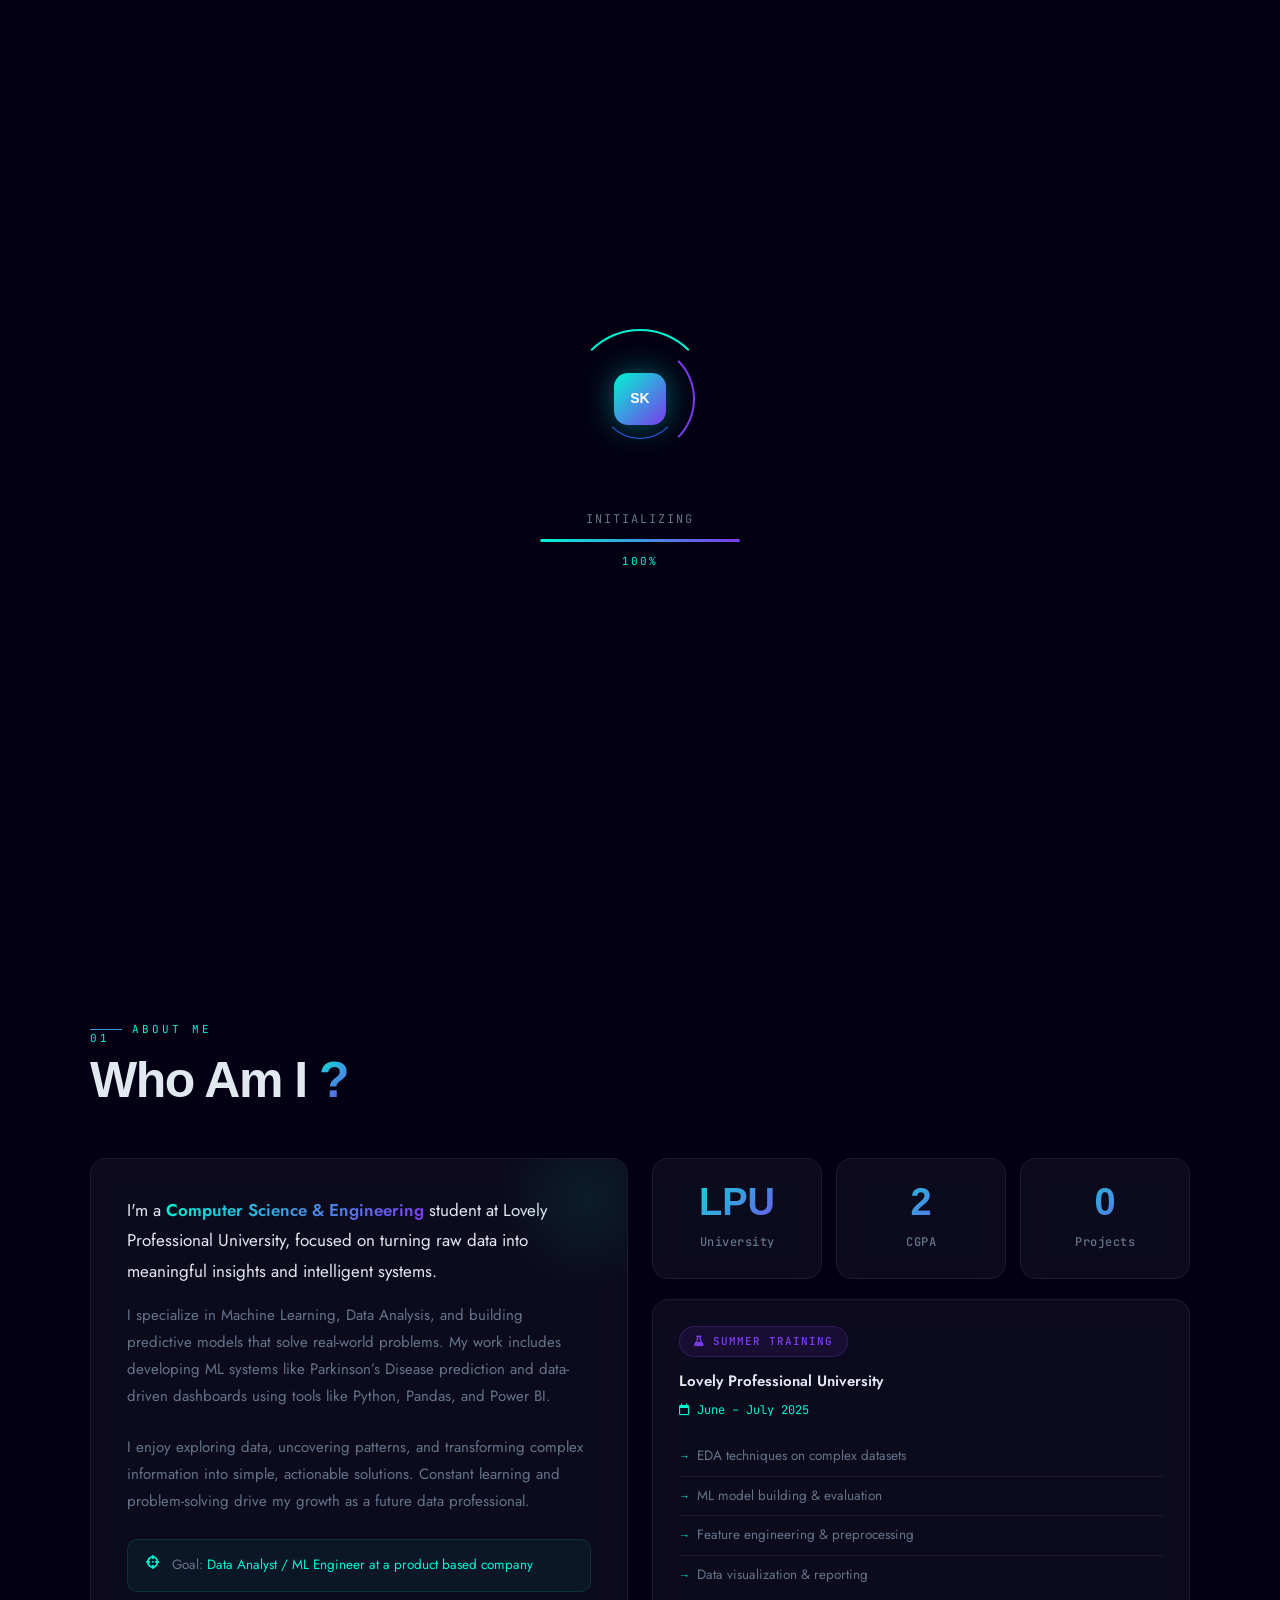
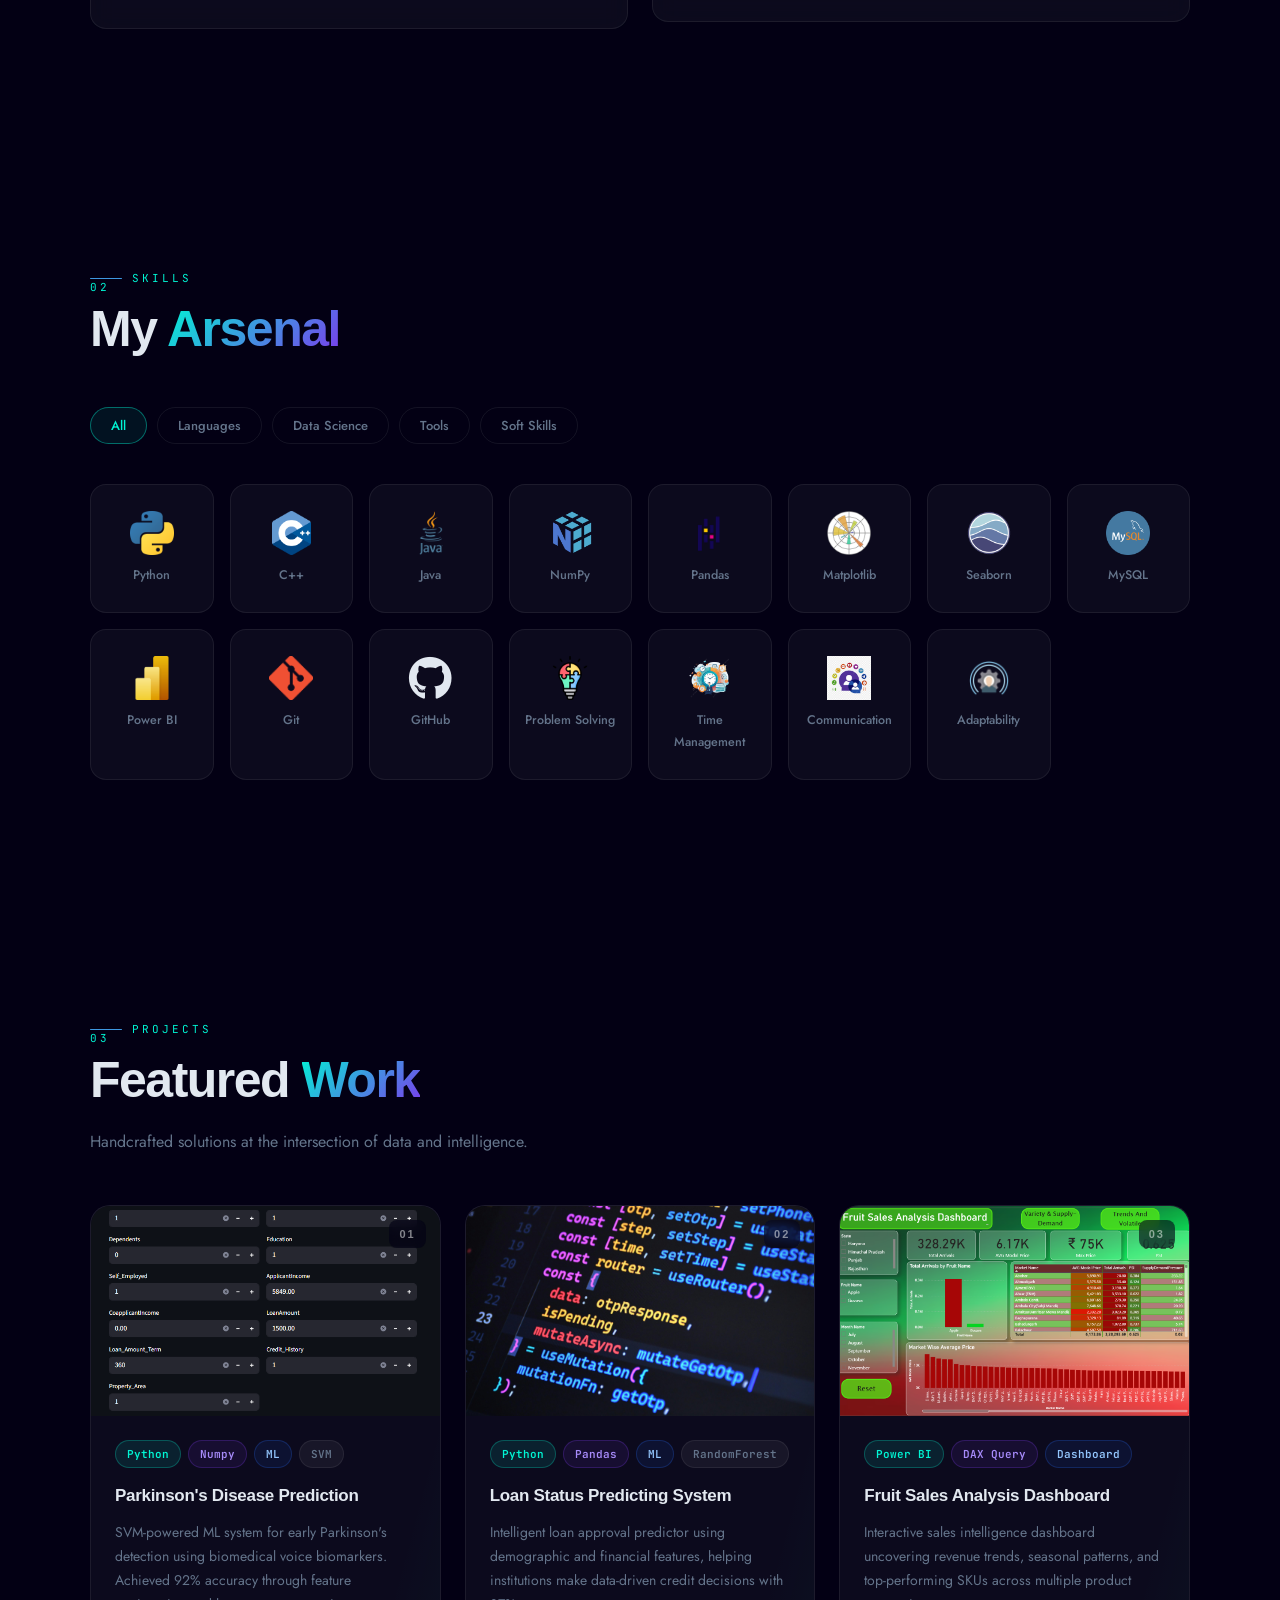
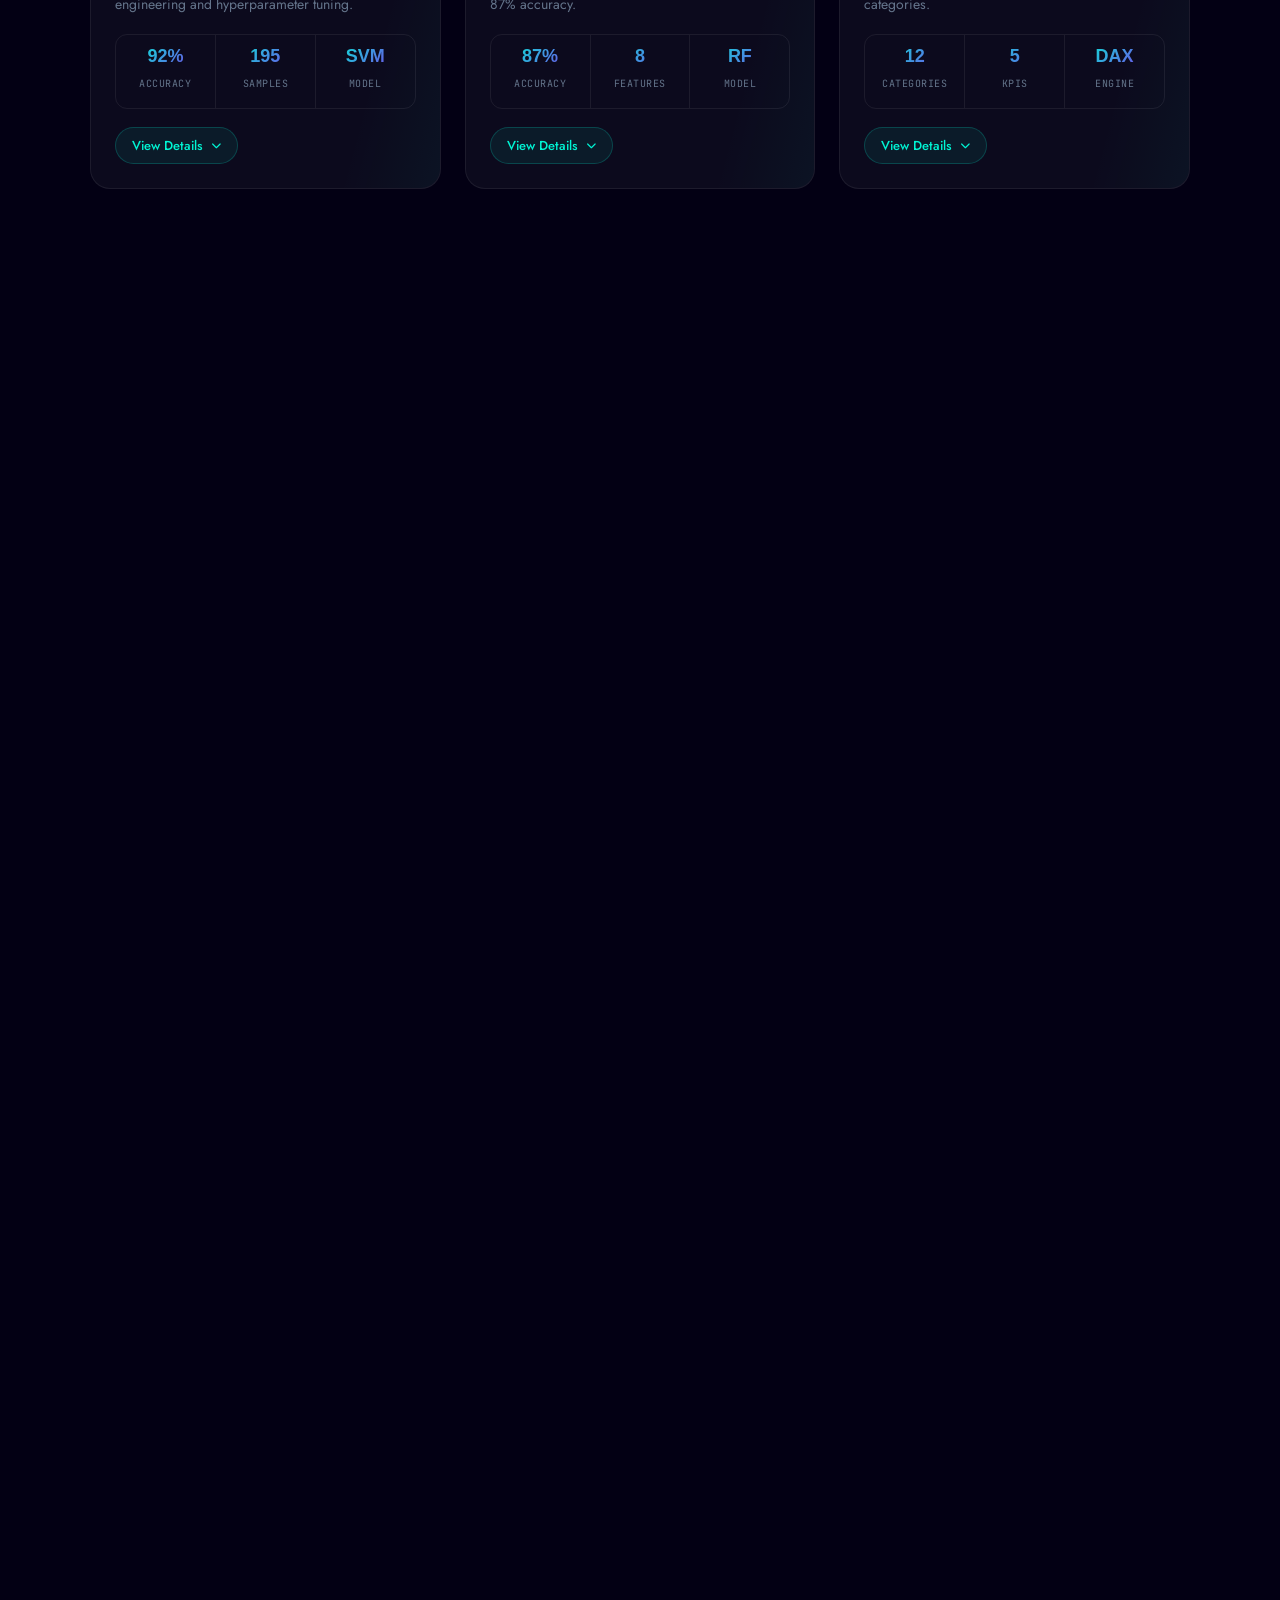
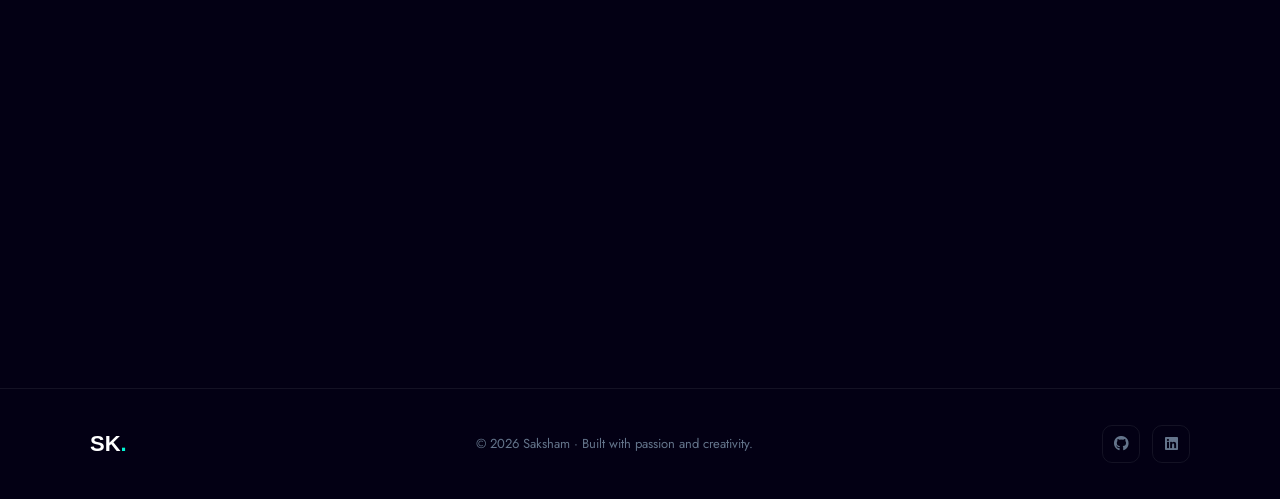
==== commit e82e3fc4: "update certificate name" ====
--- a/index.html
+++ b/index.html
@@ -538,7 +538,7 @@
   <section id="certifications" class="section rs">
     <div class="container">
       <div class="sec-label"><span>05</span> Certifications</div>
-      <h2 class="sec-heading">My <em>Certifications</em></h2>
+      <h2 class="sec-heading">My <em>Certificates/Certifications</em></h2>
       <div class="certs-grid">
         <div class="cert-card glass-card tilt-card">
           <div class="cert-ico"><i class="fas fa-award"></i></div>
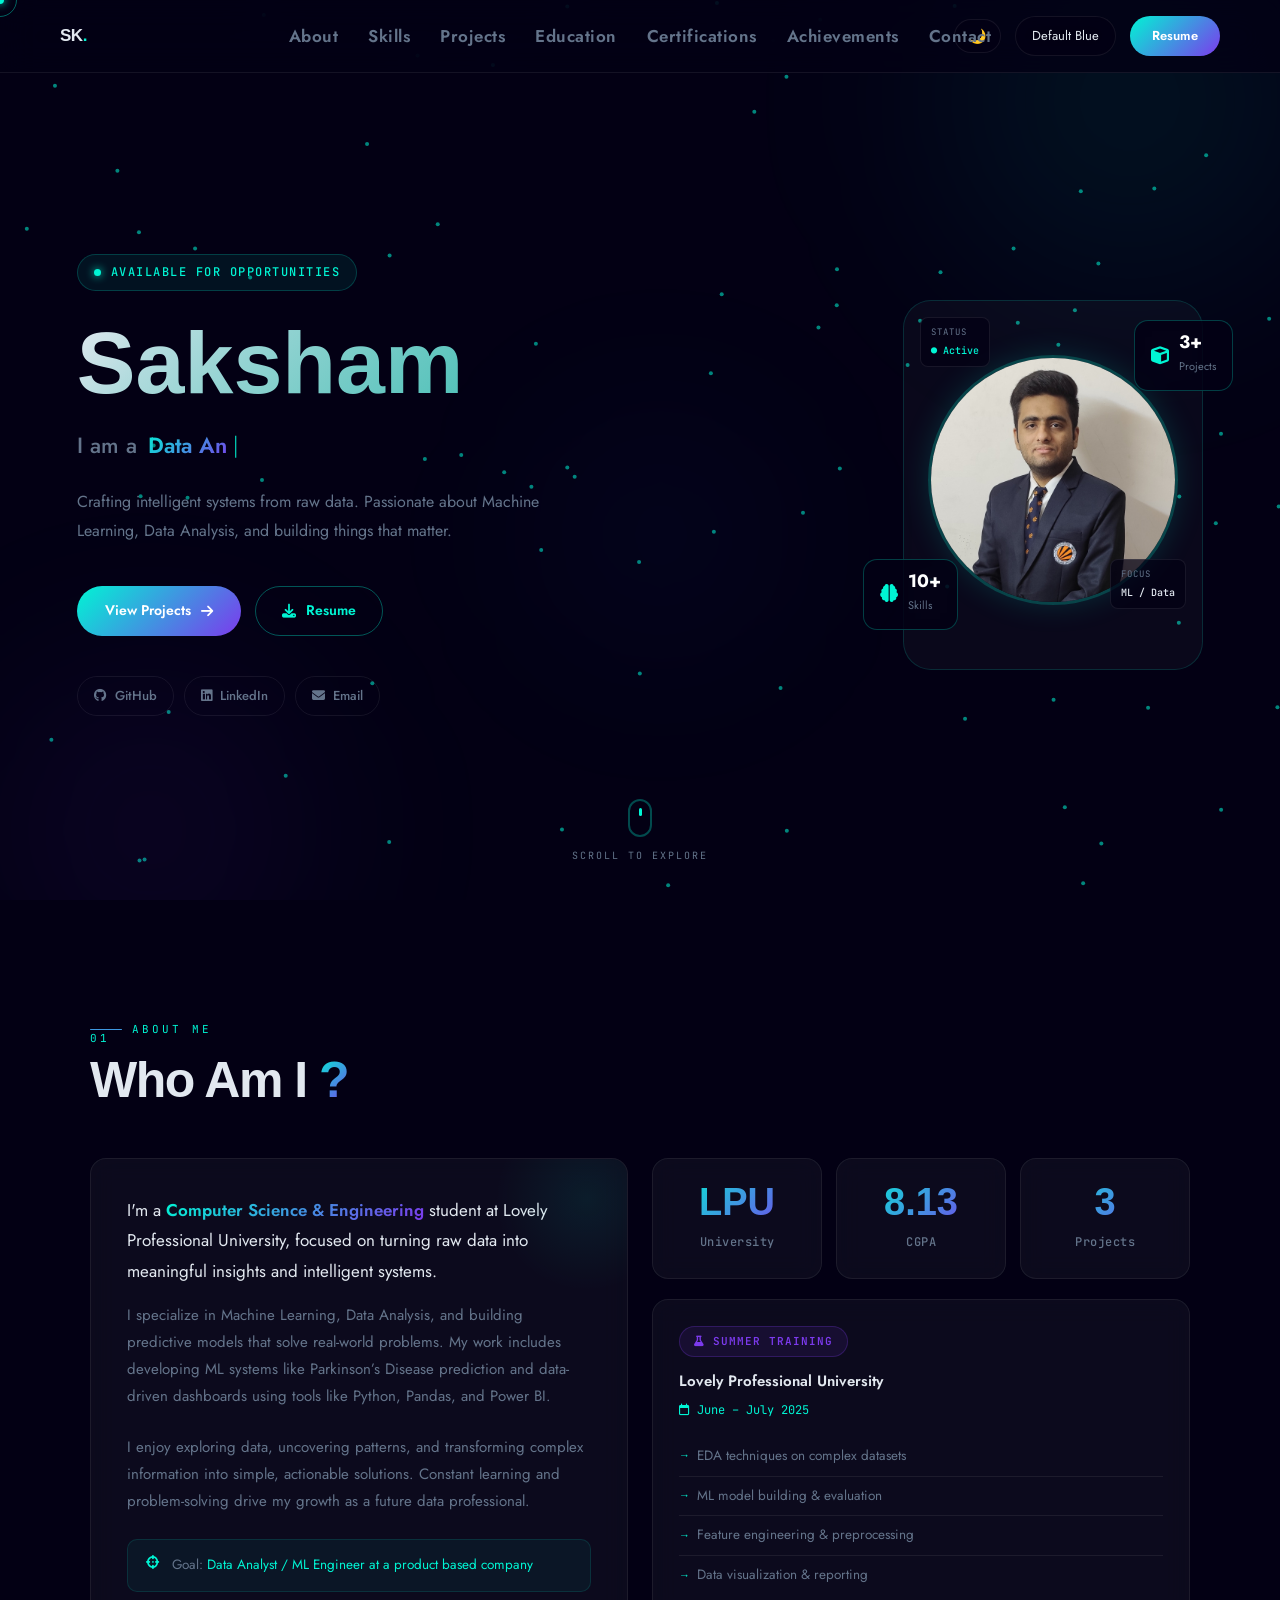
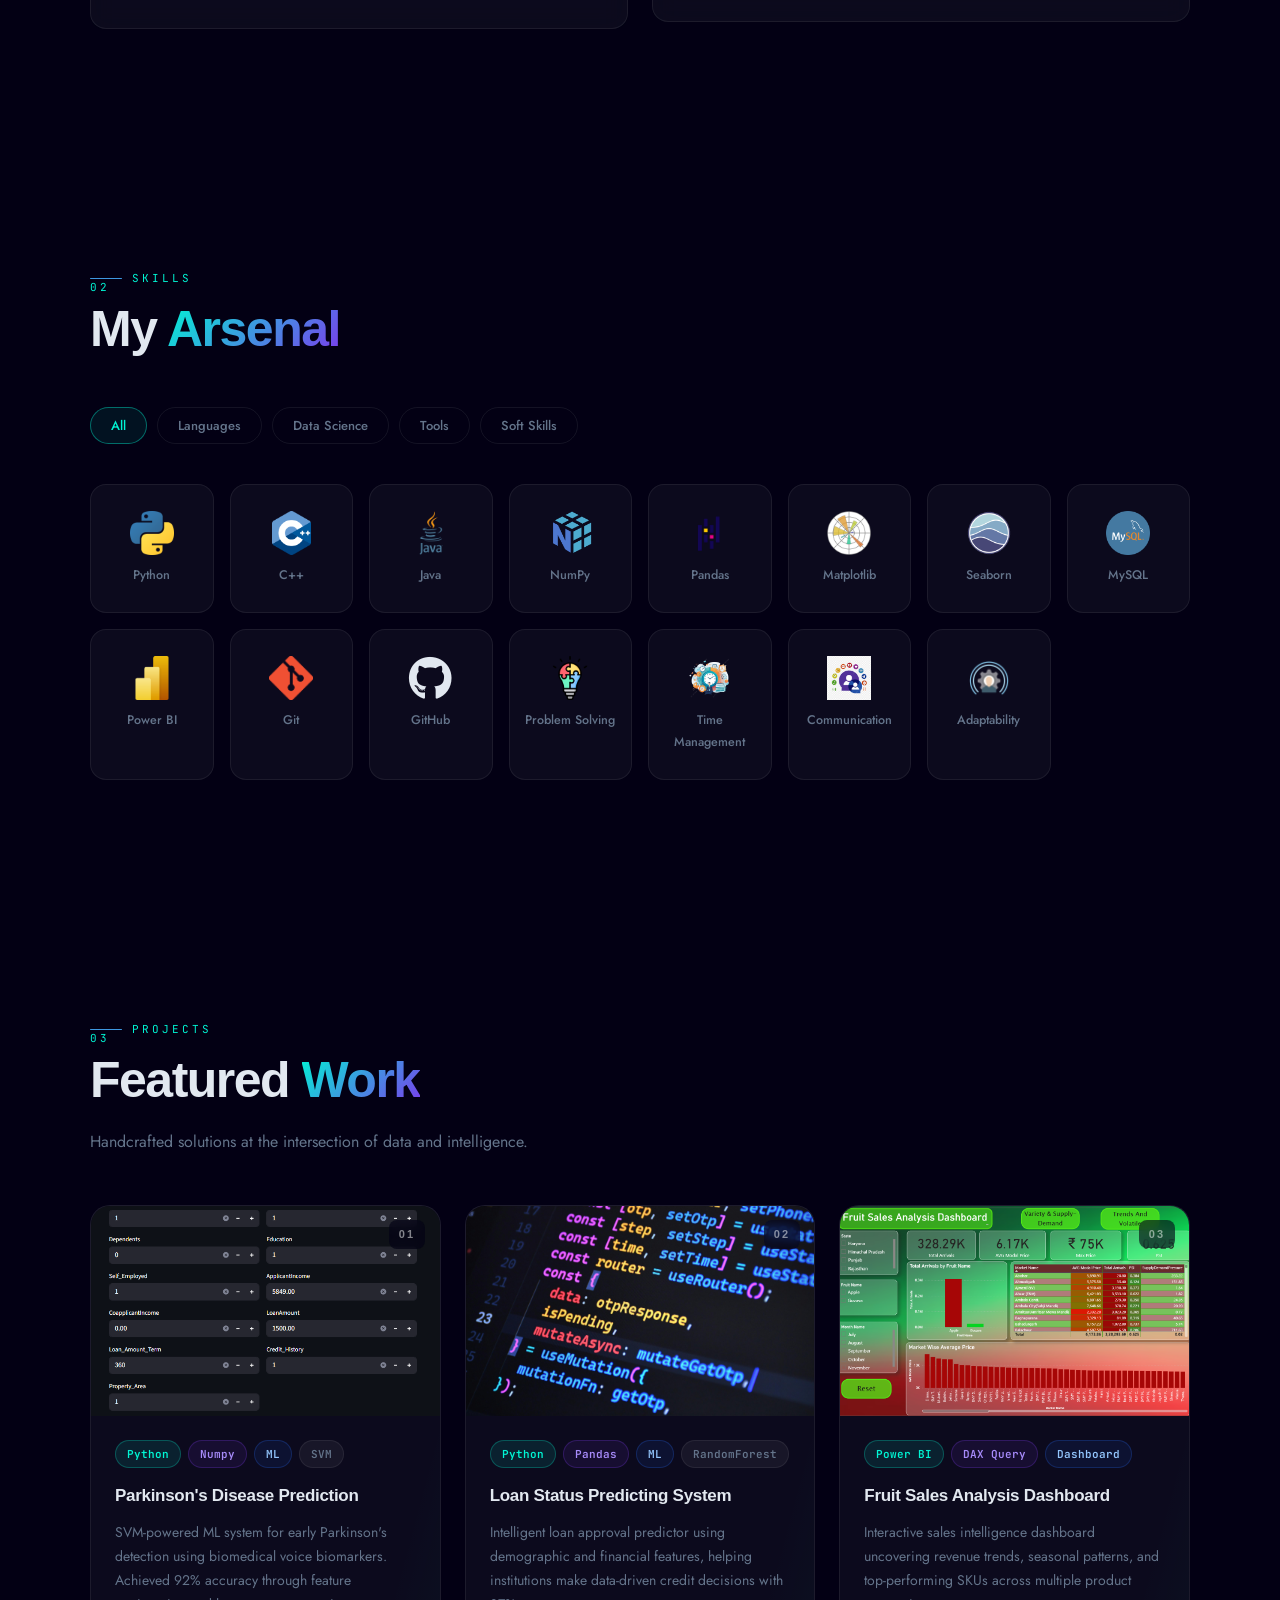
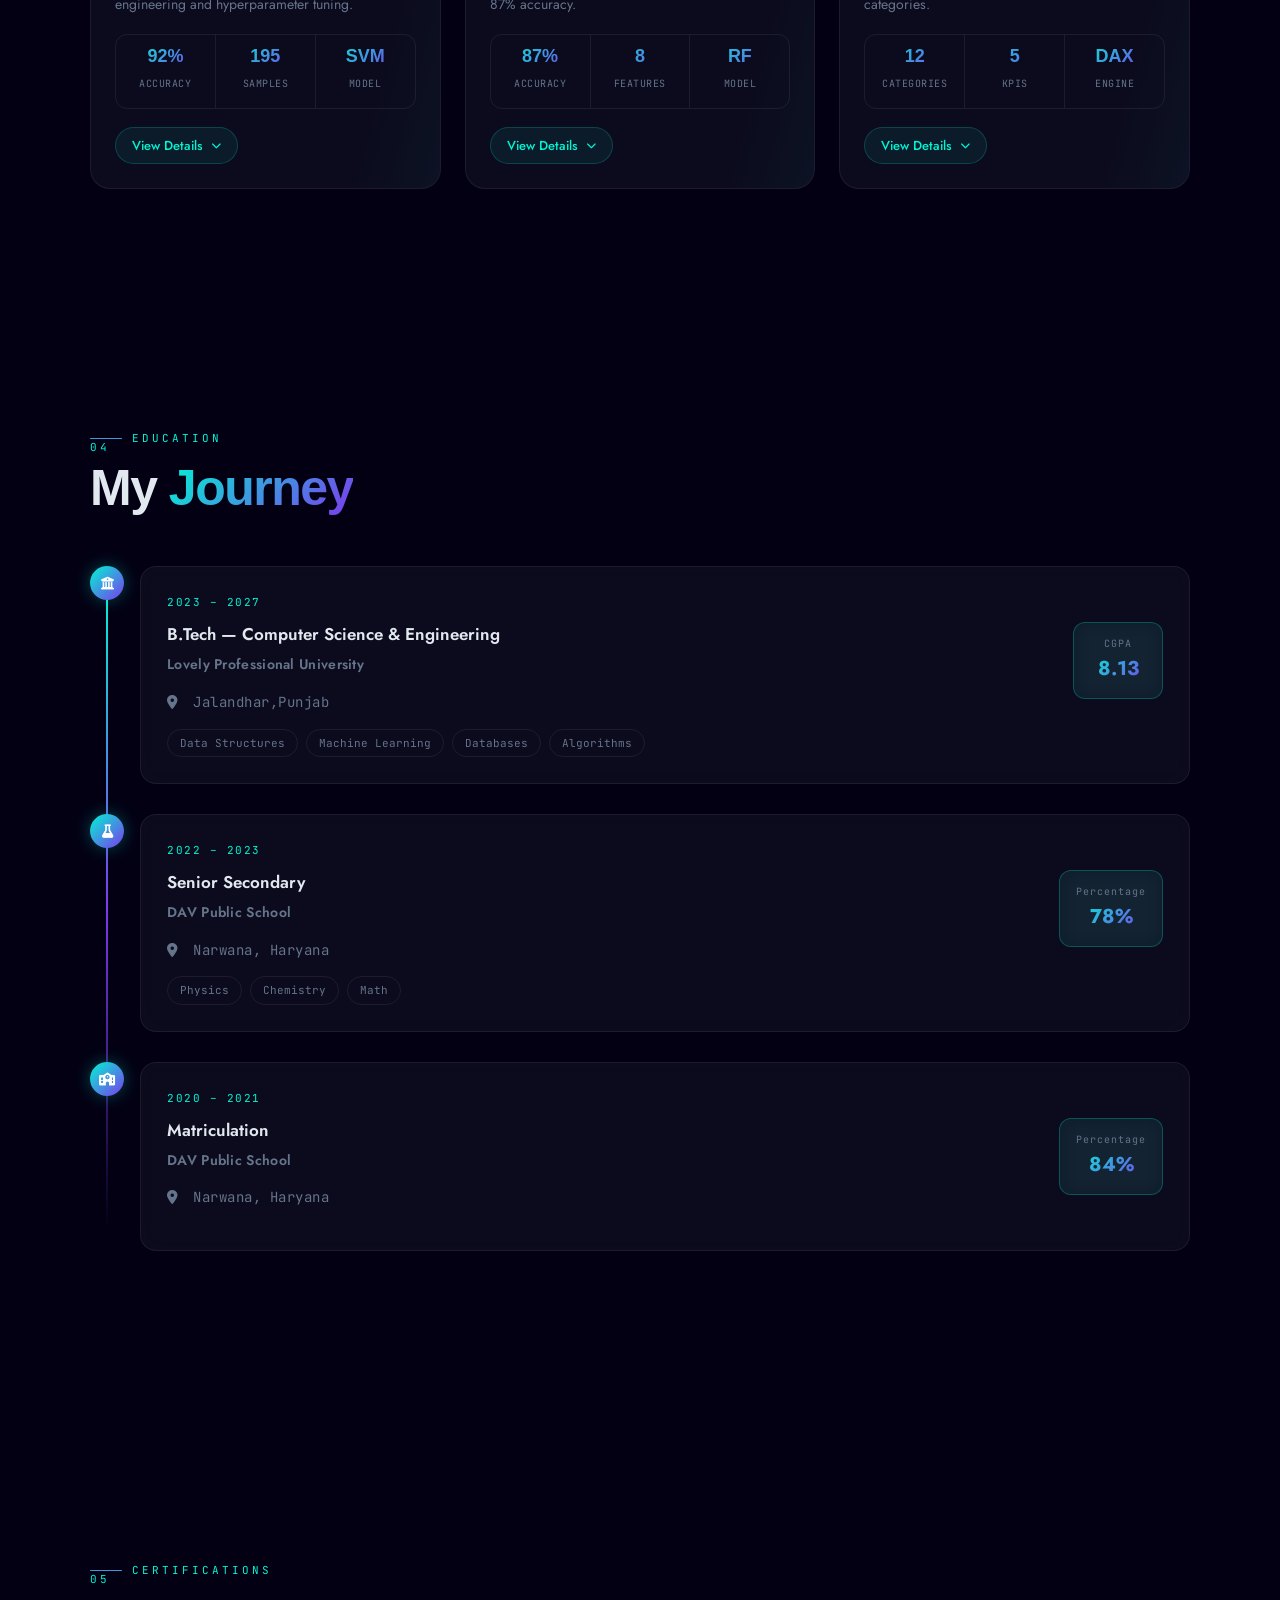
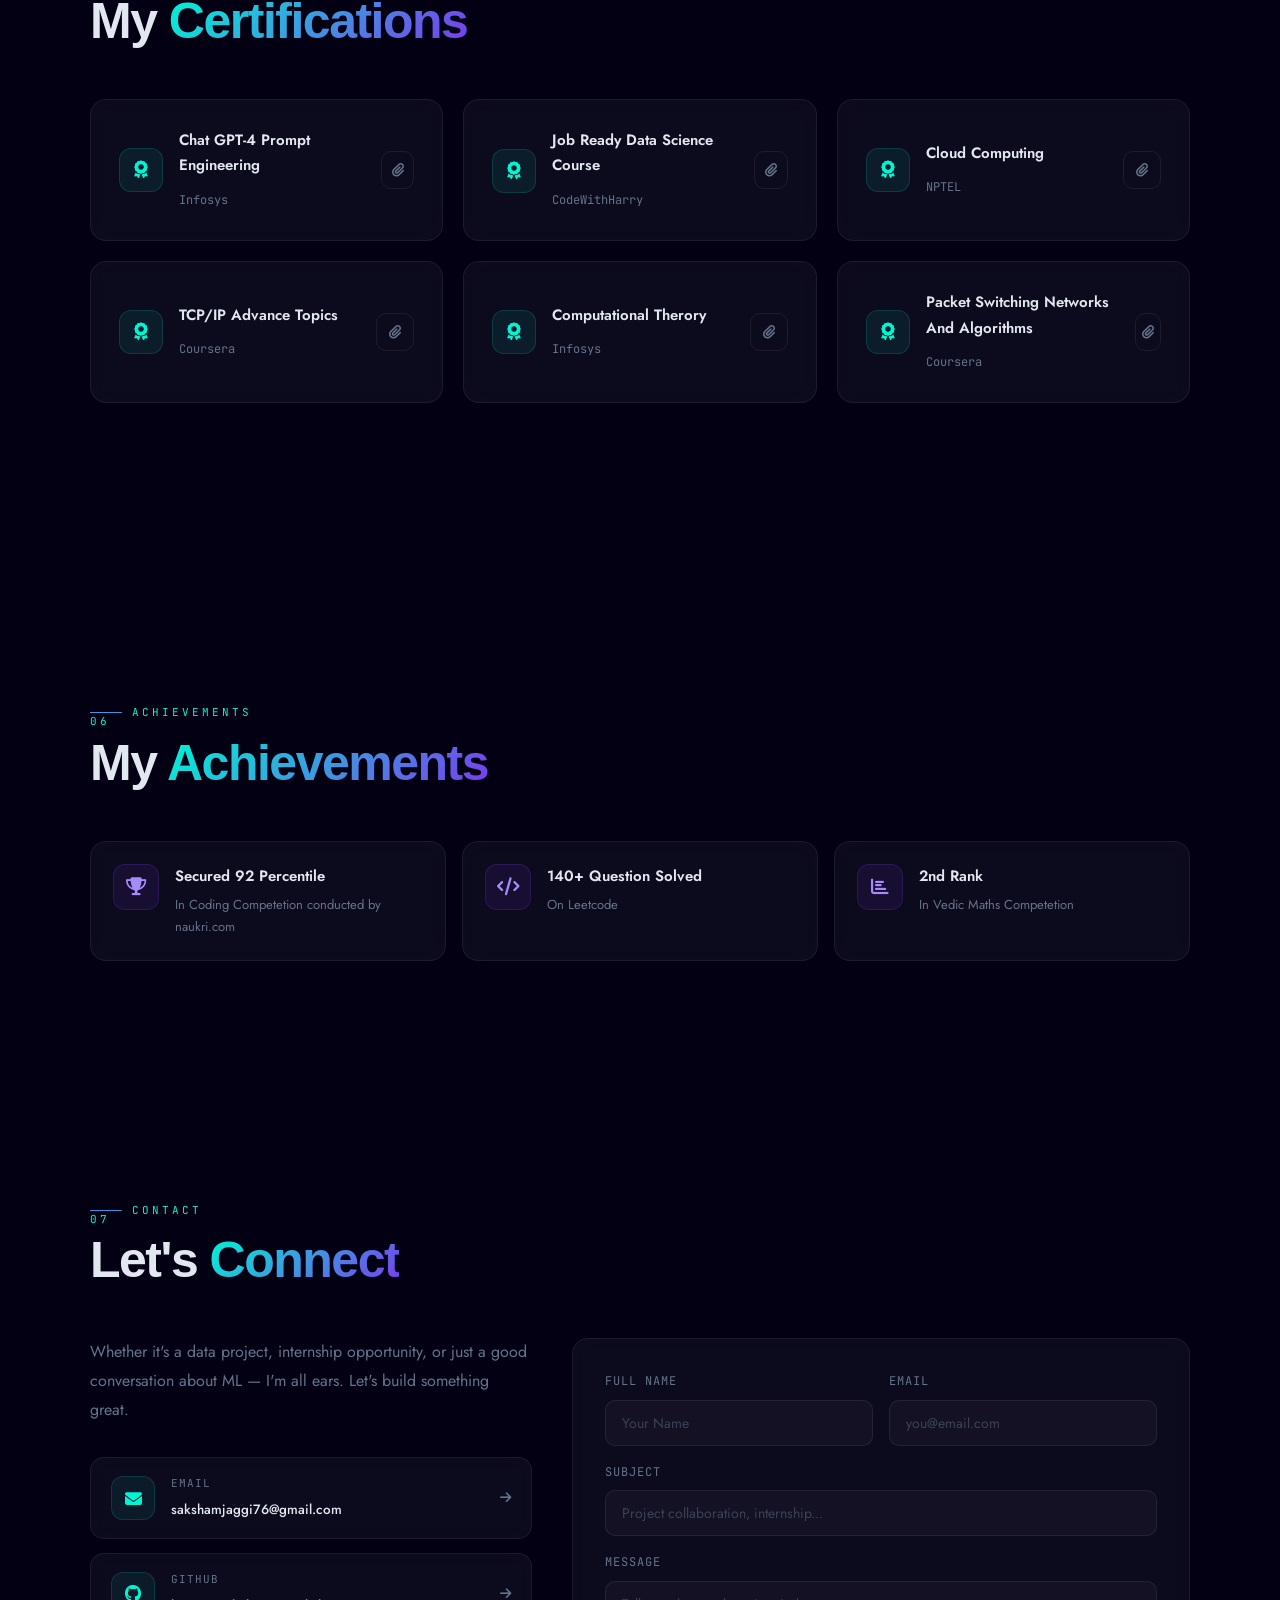
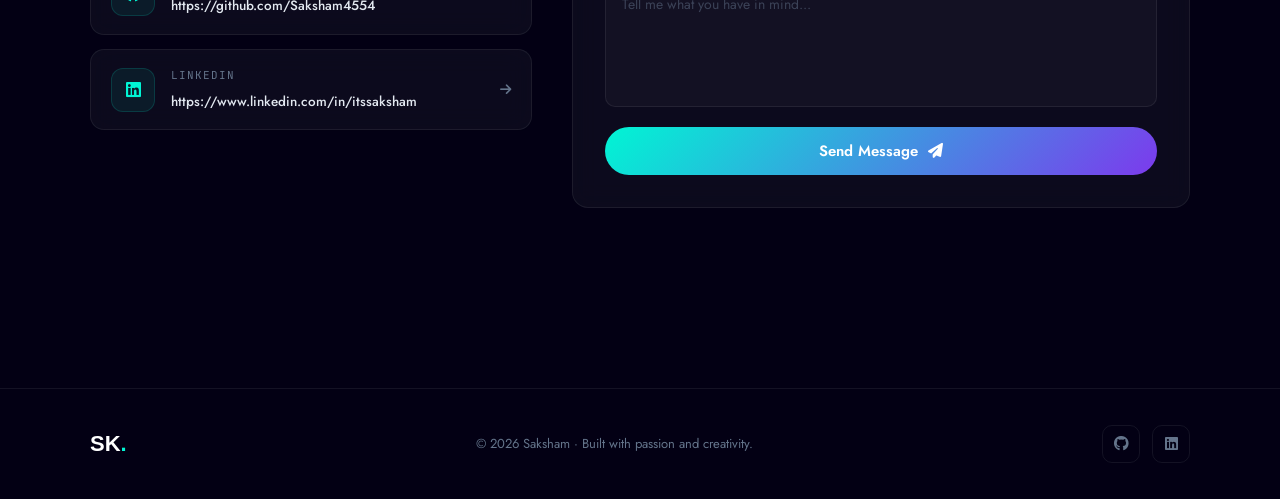
==== commit 96aef432: "update certificate section" ====
--- a/index.html
+++ b/index.html
@@ -538,7 +538,7 @@
   <section id="certifications" class="section rs">
     <div class="container">
       <div class="sec-label"><span>05</span> Certifications</div>
-      <h2 class="sec-heading">My <em>Certificates/Certifications</em></h2>
+      <h2 class="sec-heading">My <em>Certifications</em></h2>
       <div class="certs-grid">
         <div class="cert-card glass-card tilt-card">
           <div class="cert-ico"><i class="fas fa-award"></i></div>
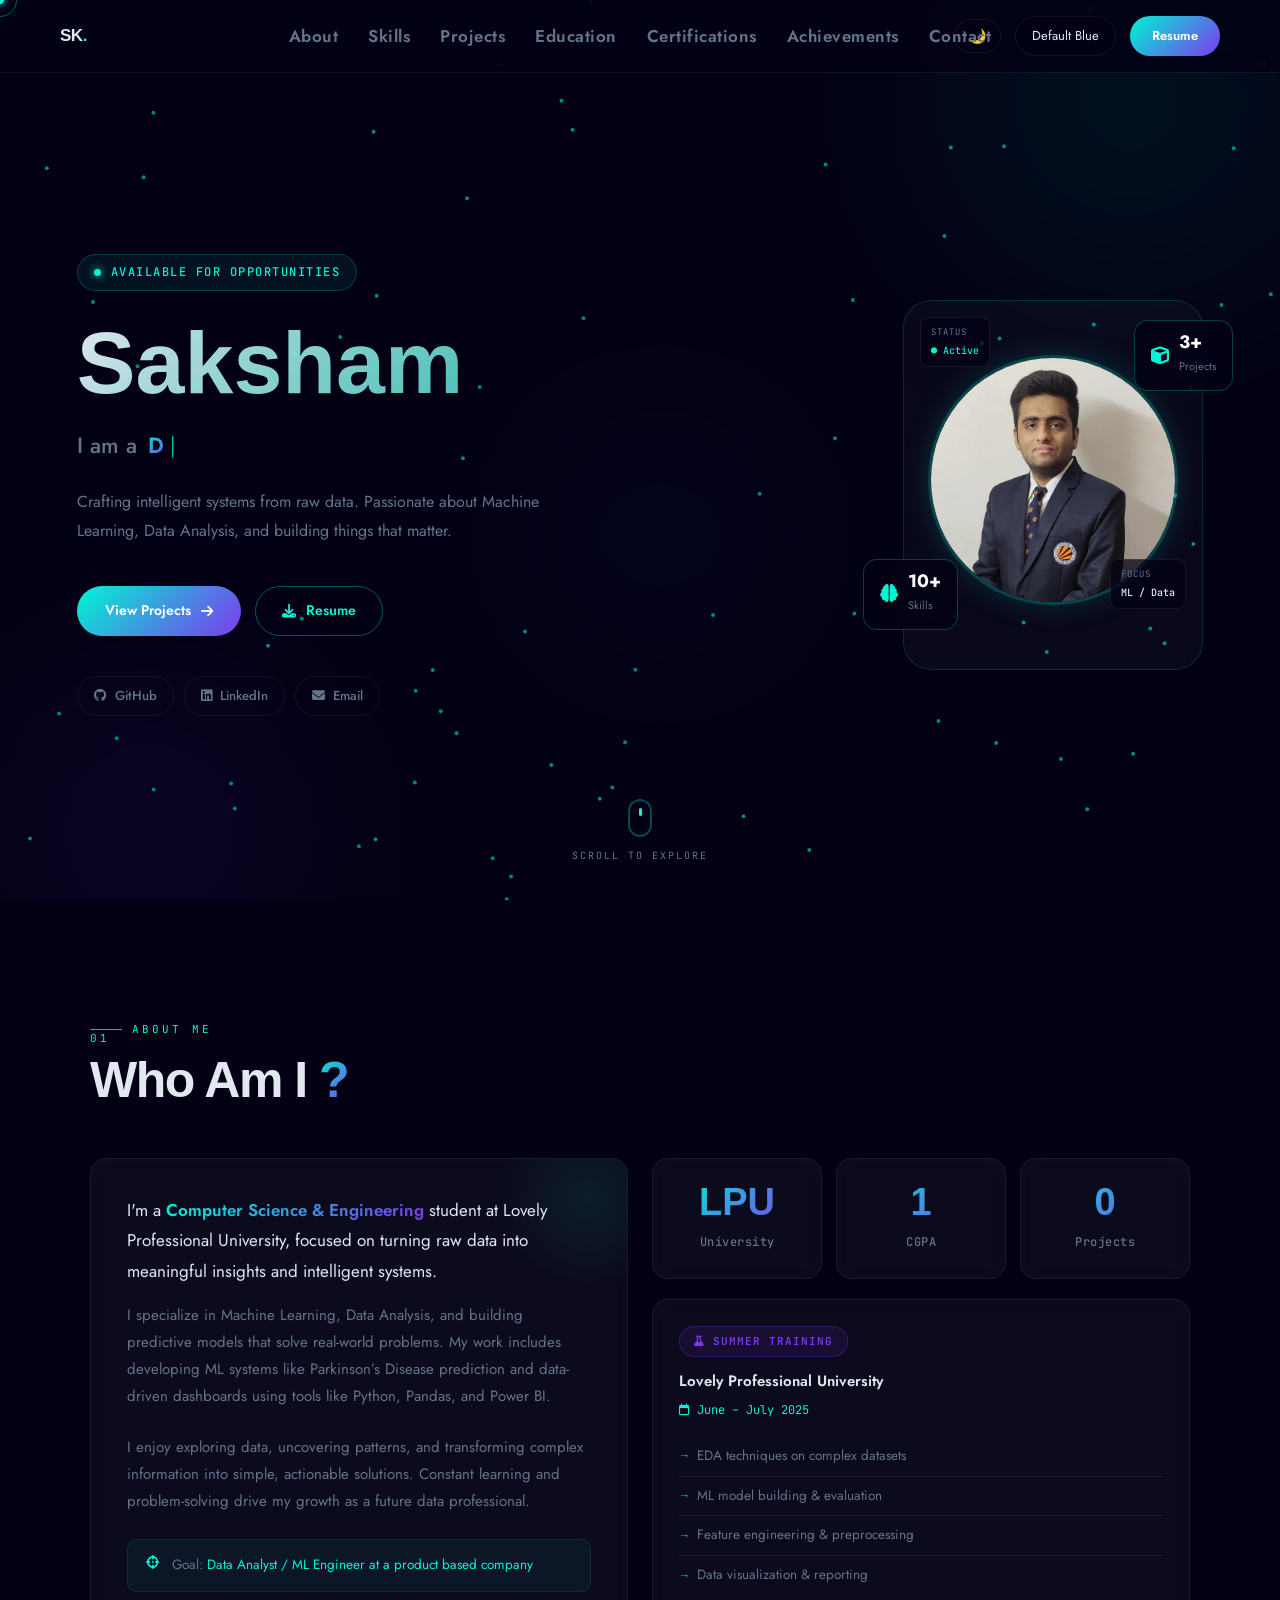
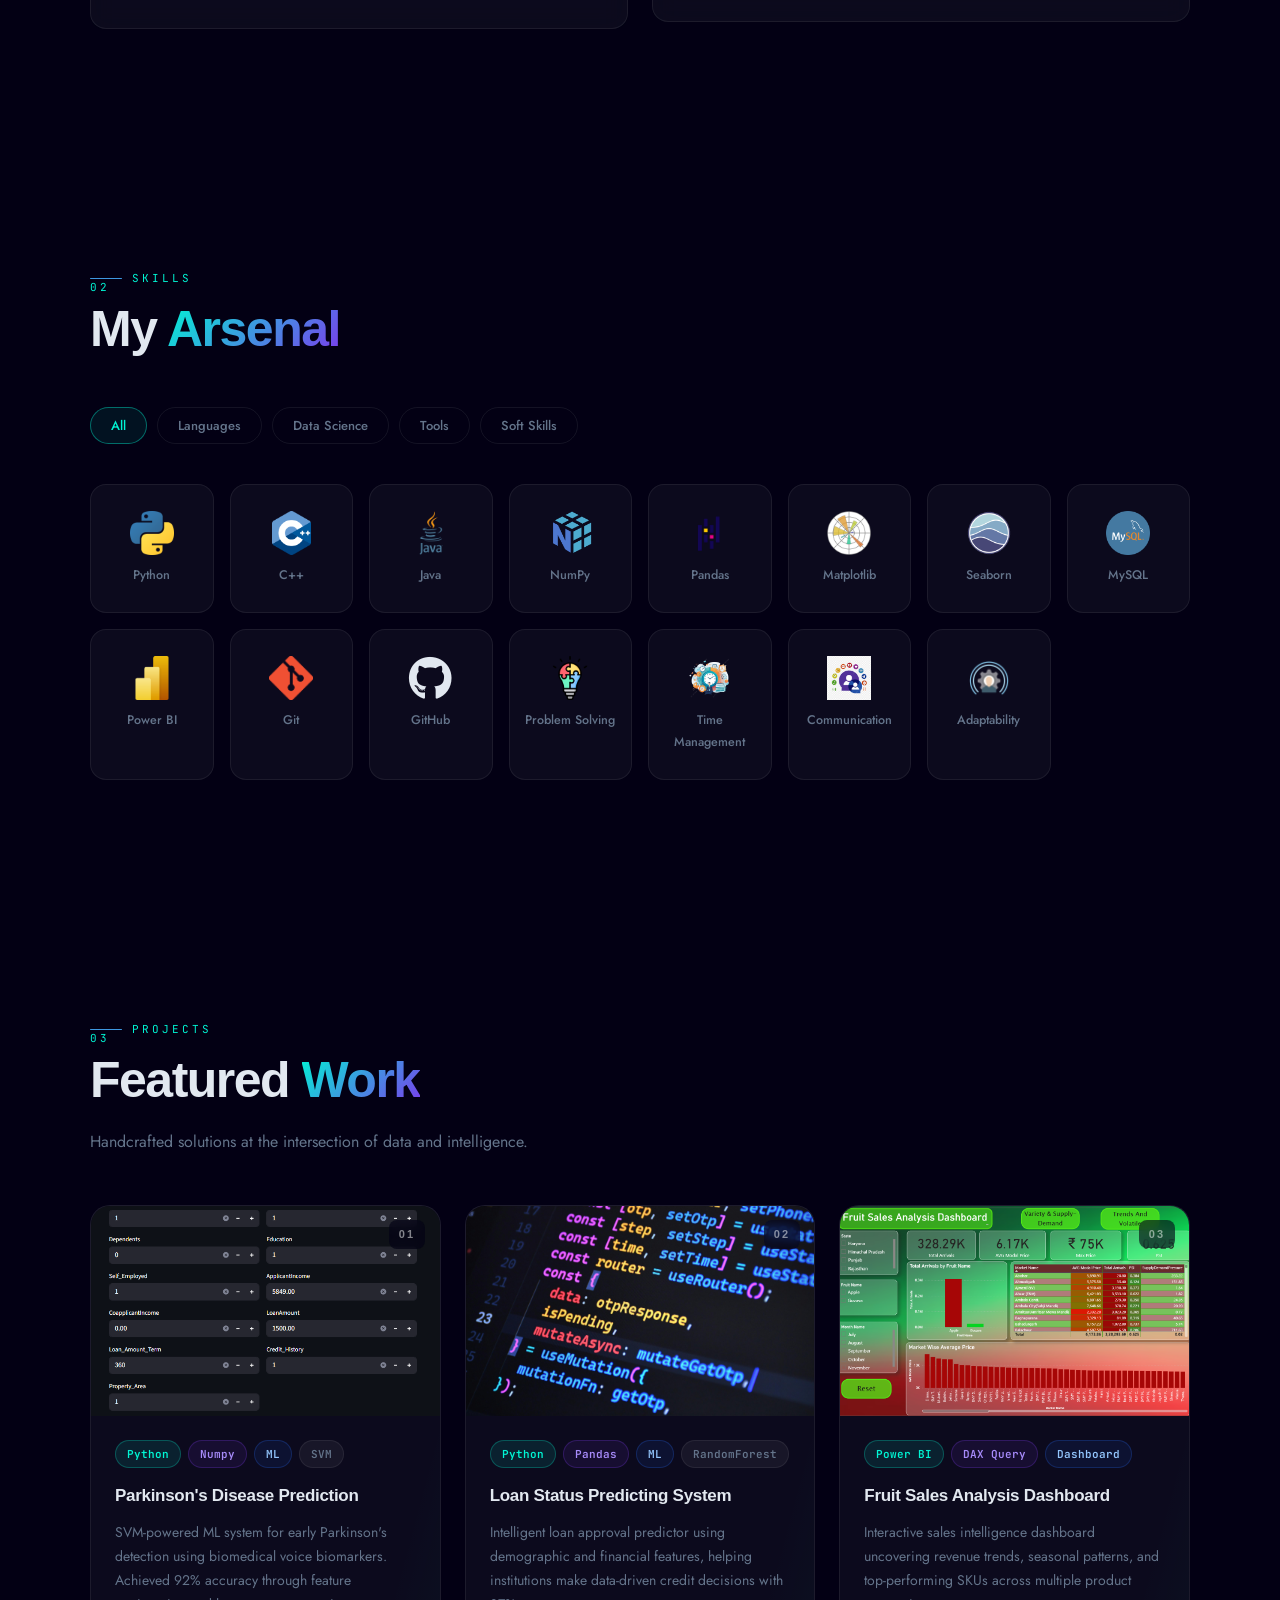
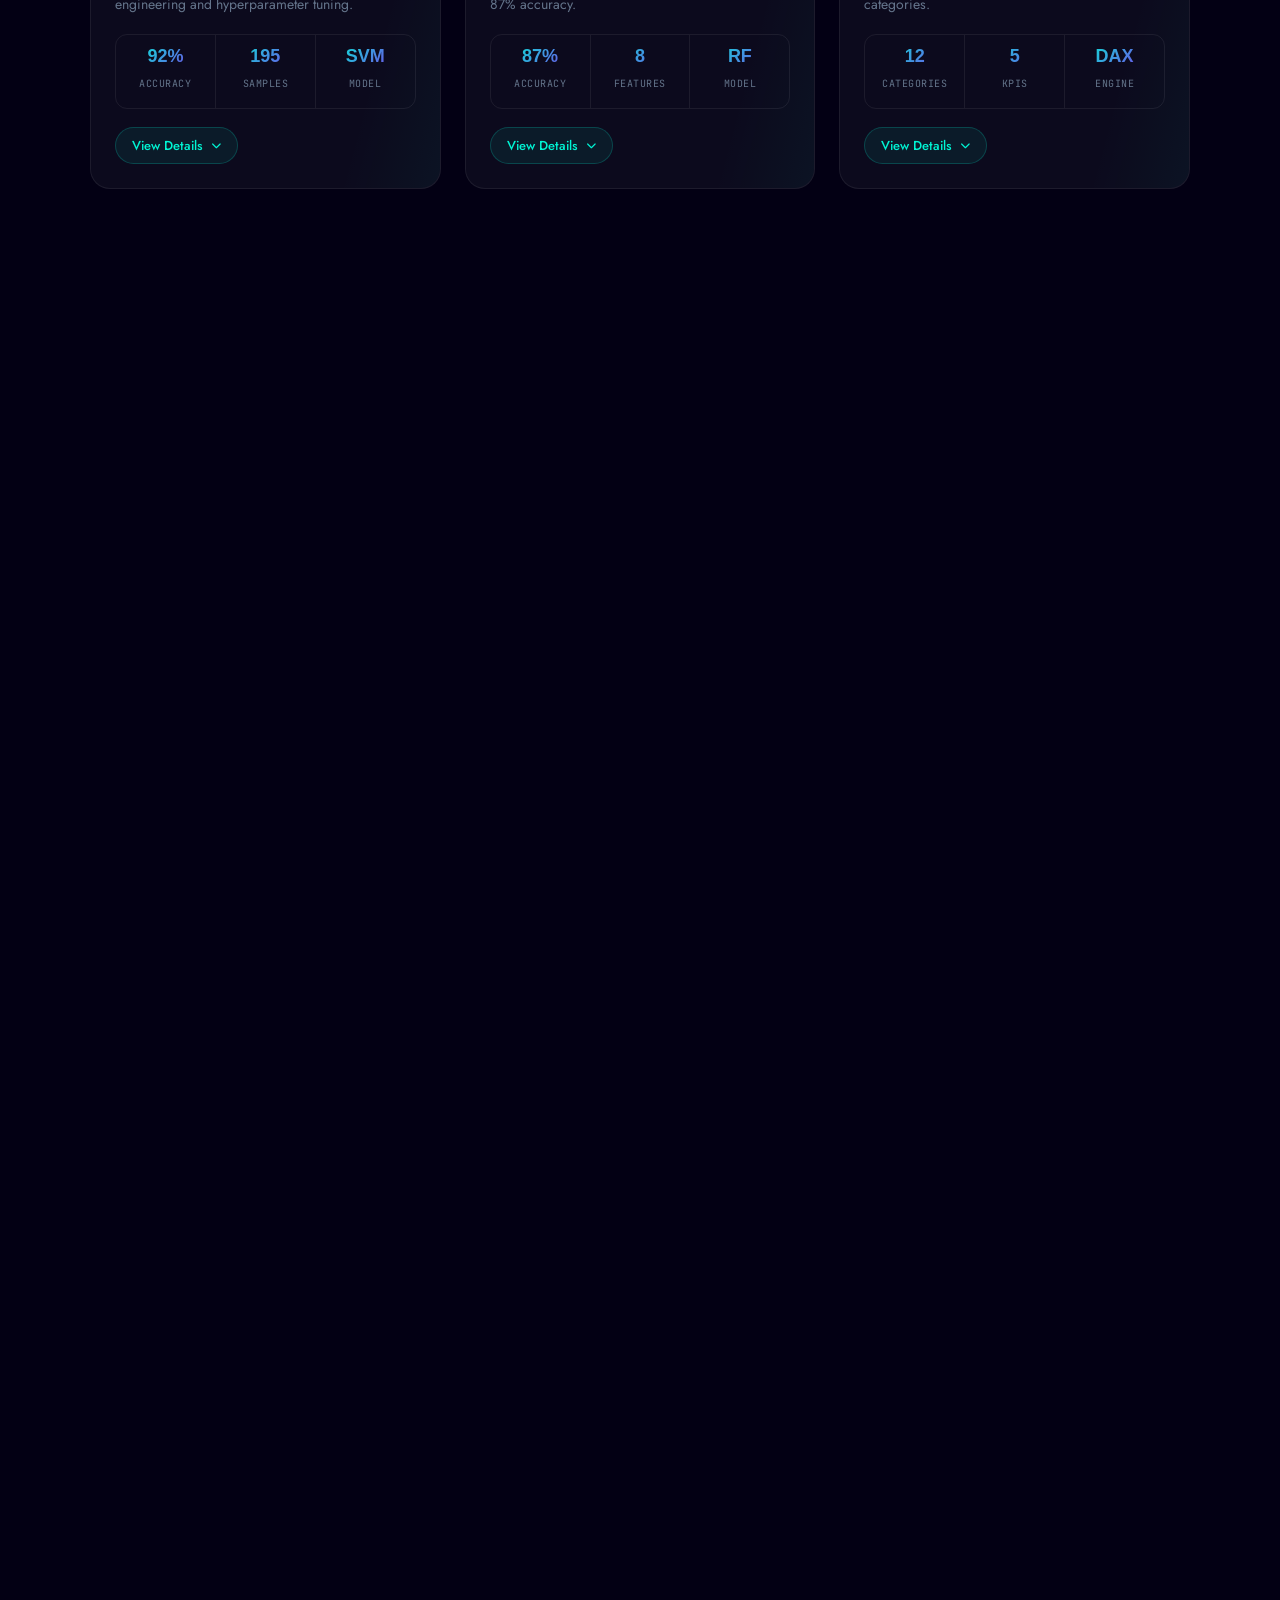
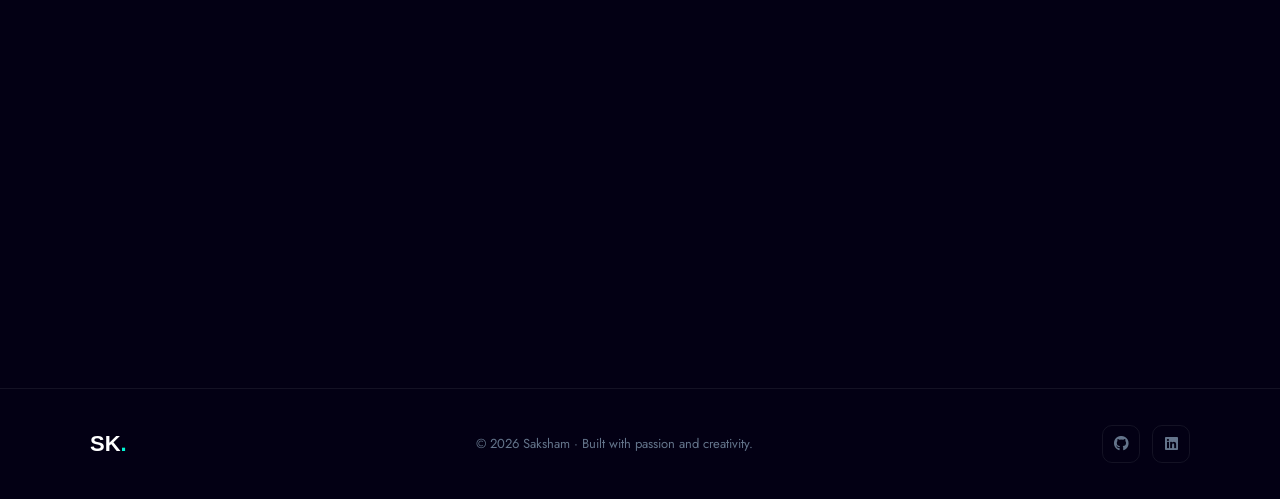
==== commit 66df63a6: "Update index.html" ====
--- a/index.html
+++ b/index.html
@@ -538,7 +538,7 @@
   <section id="certifications" class="section rs">
     <div class="container">
       <div class="sec-label"><span>05</span> Certifications</div>
-      <h2 class="sec-heading">My <em>Certifications</em></h2>
+      <h2 class="sec-heading">My <em>Certificates/Certifications</em></h2>
       <div class="certs-grid">
         <div class="cert-card glass-card tilt-card">
           <div class="cert-ico"><i class="fas fa-award"></i></div>
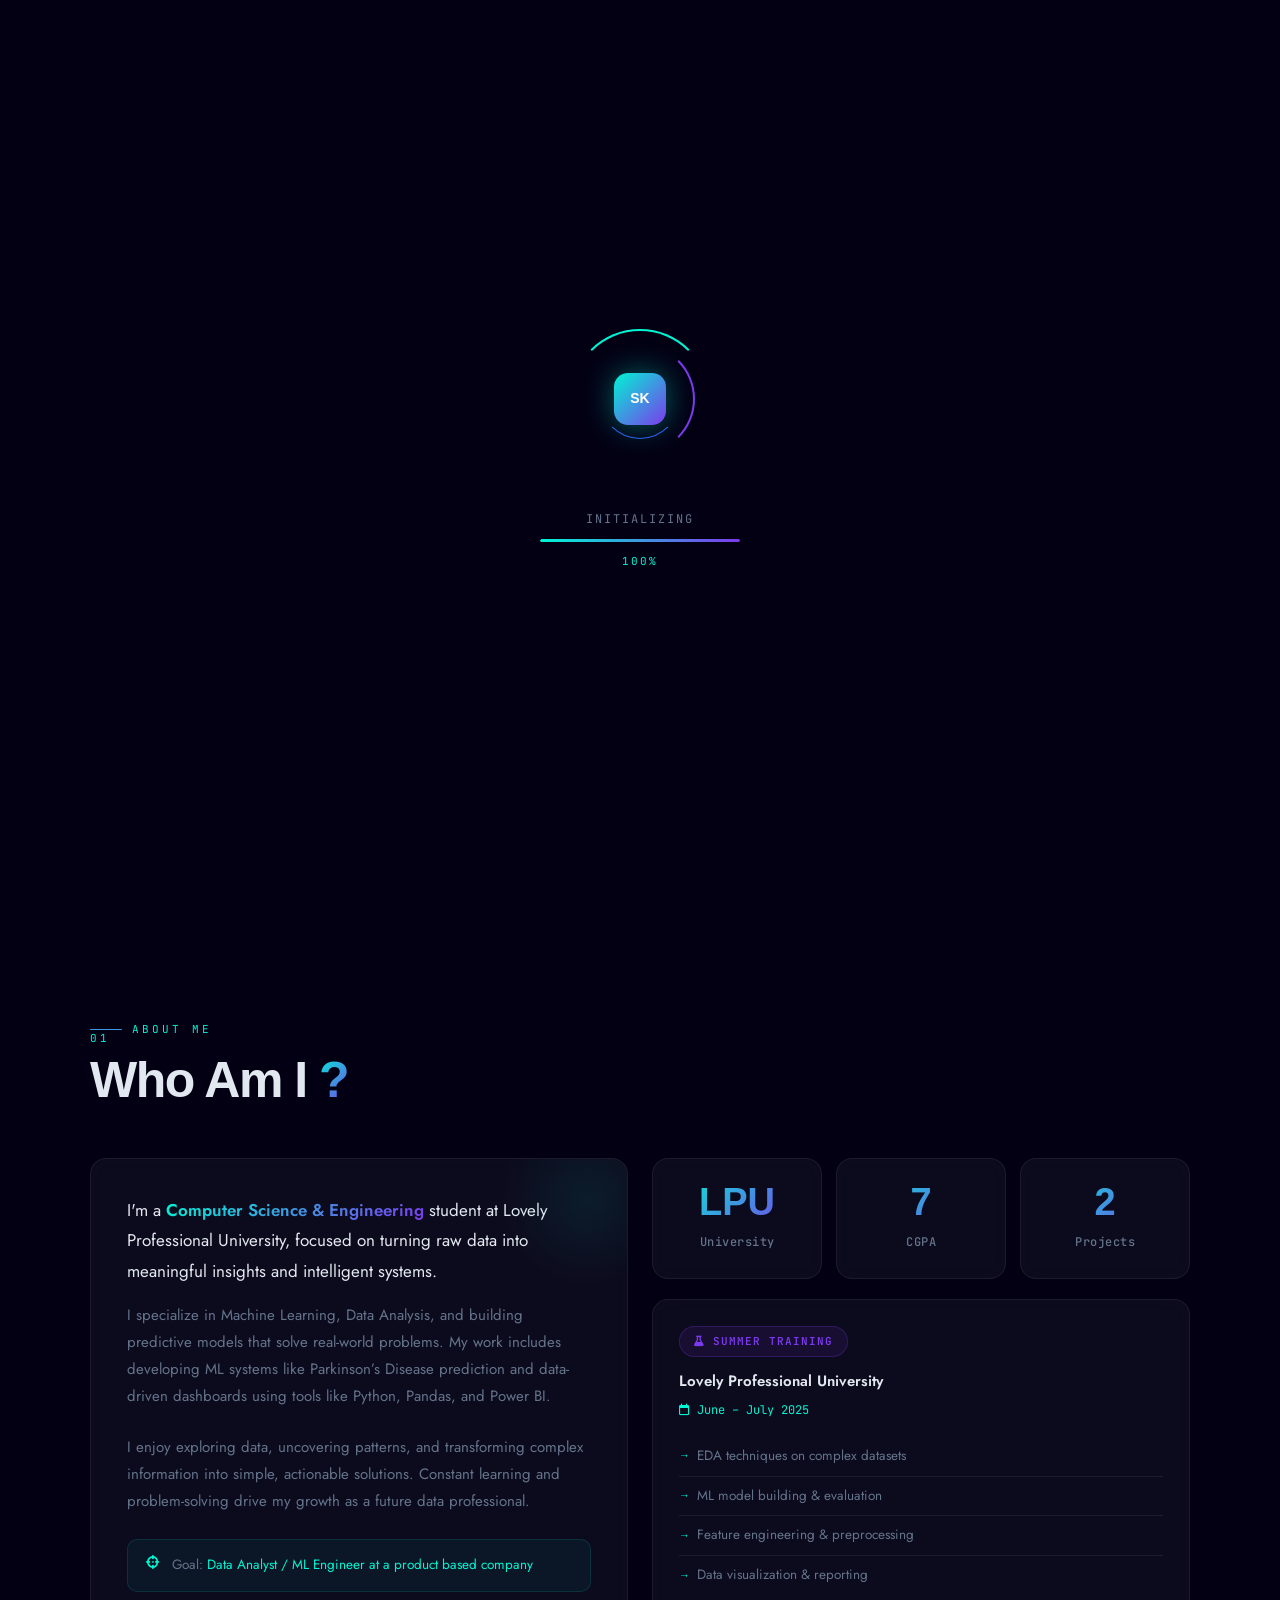
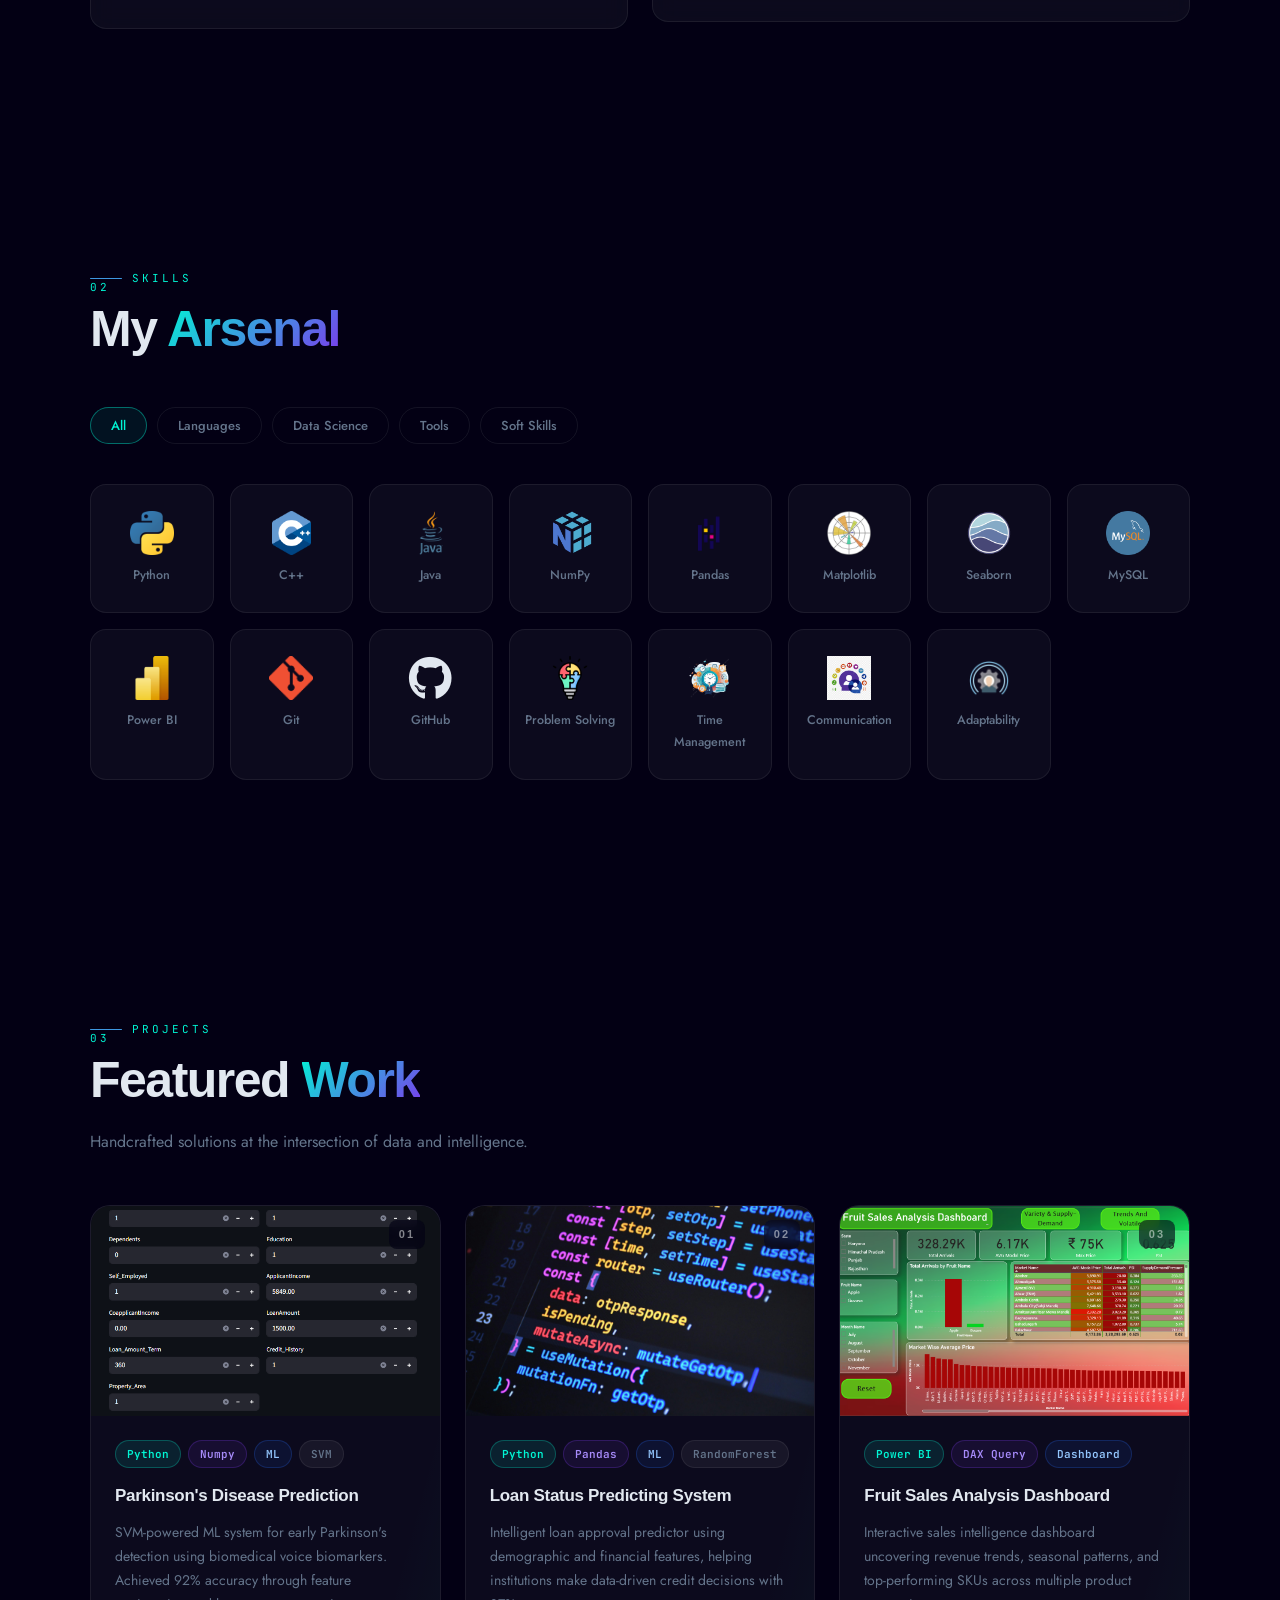
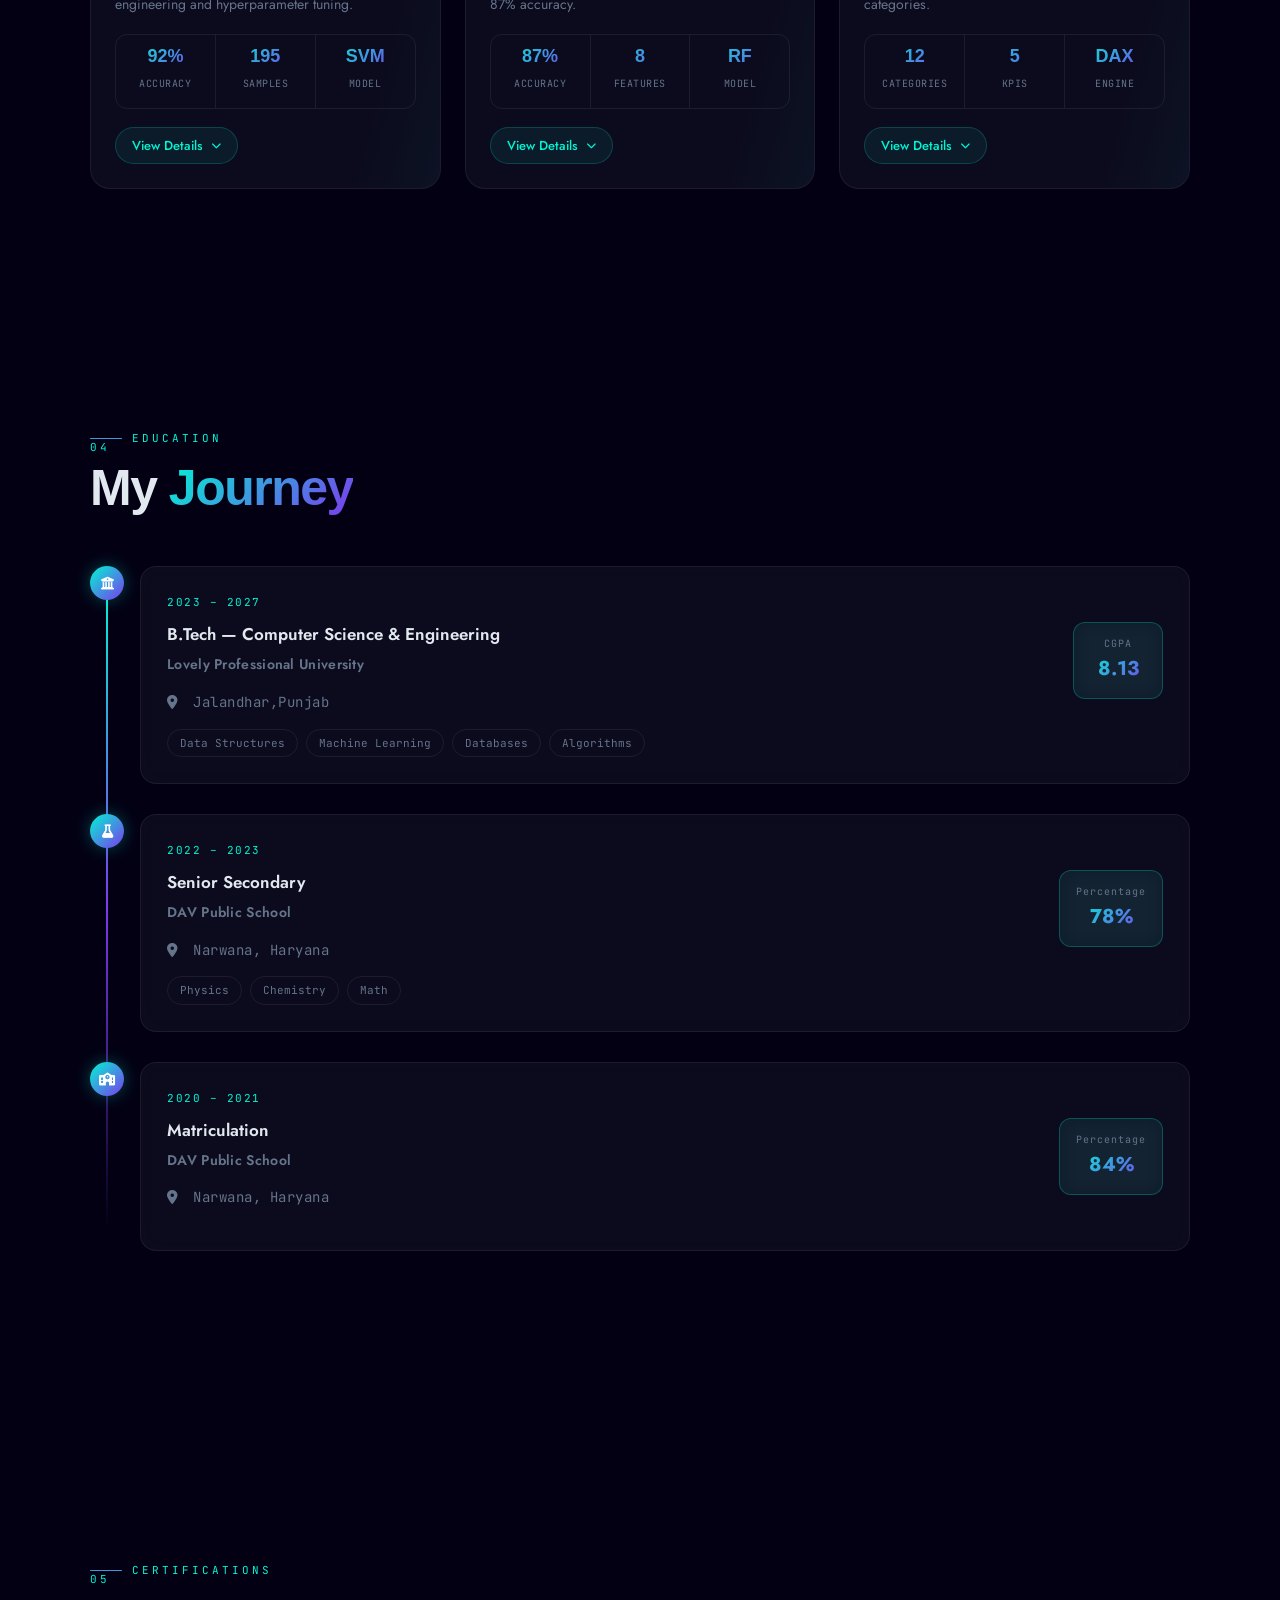
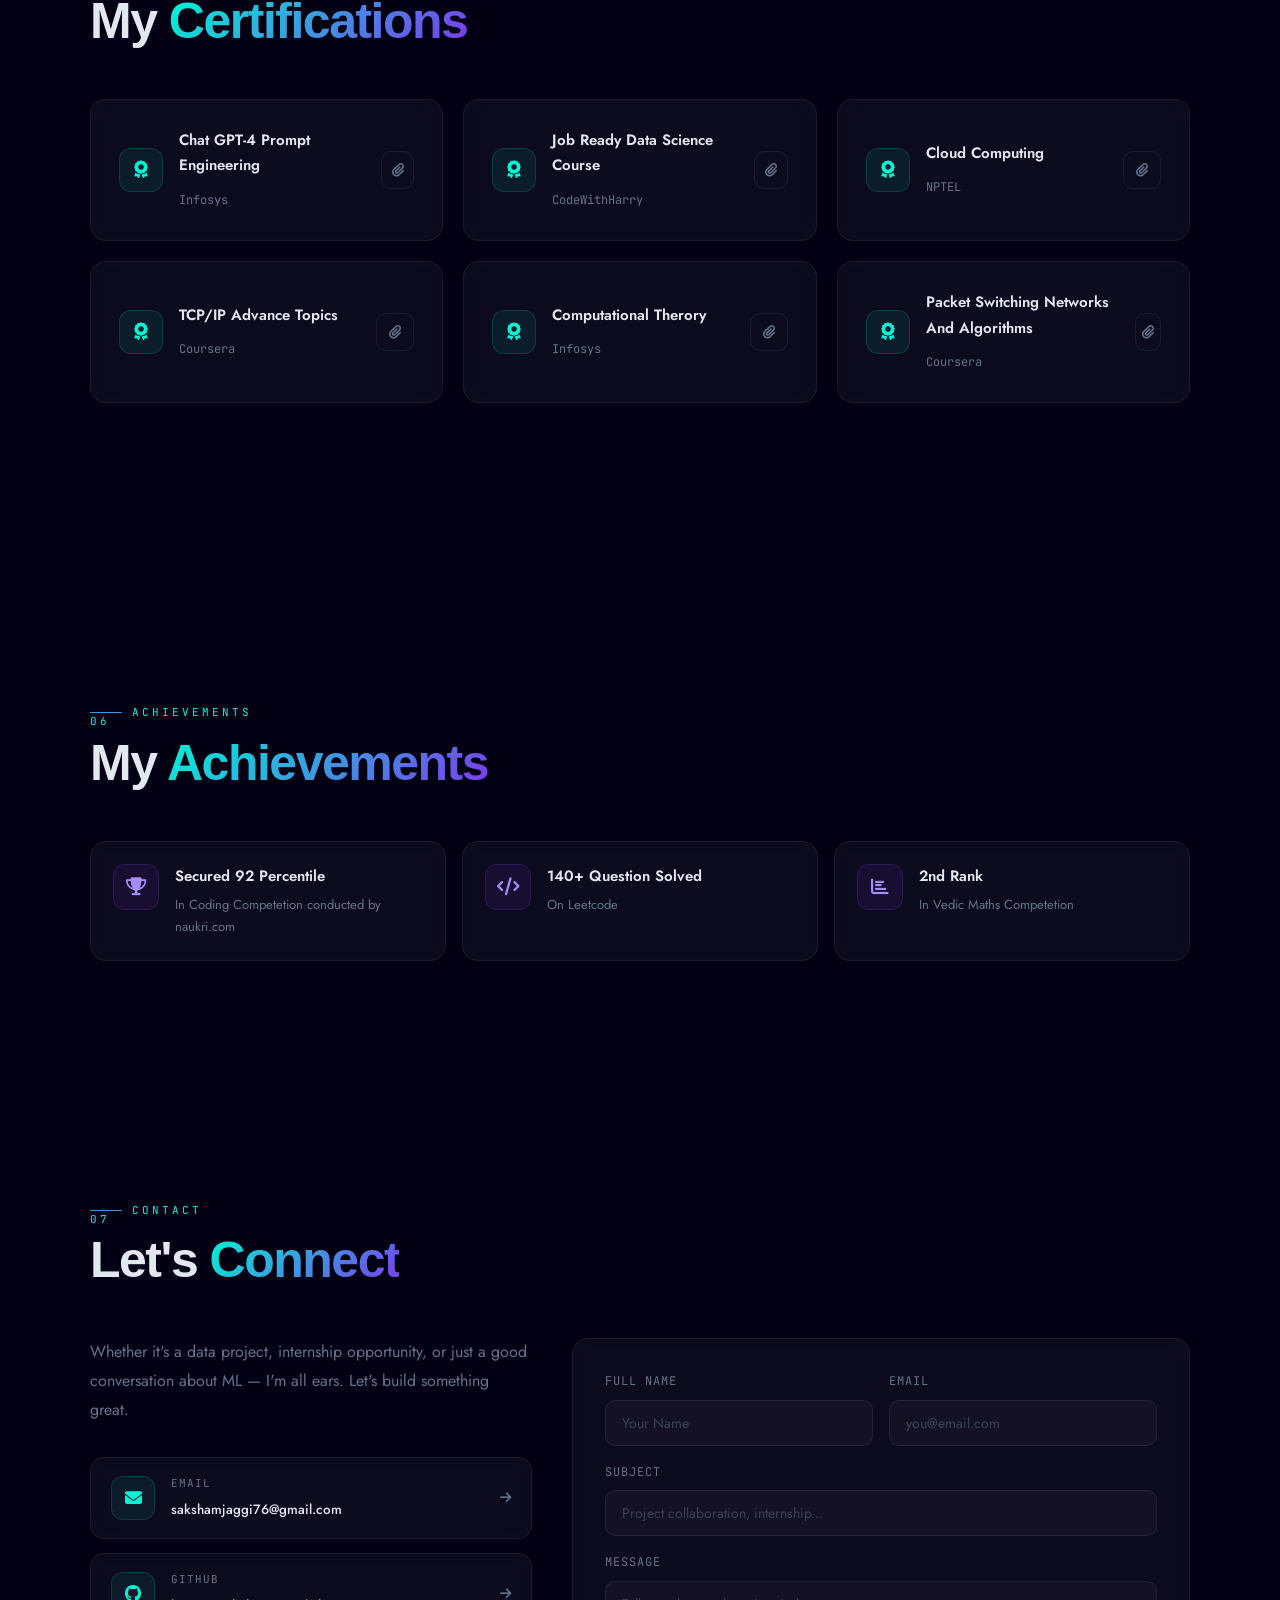
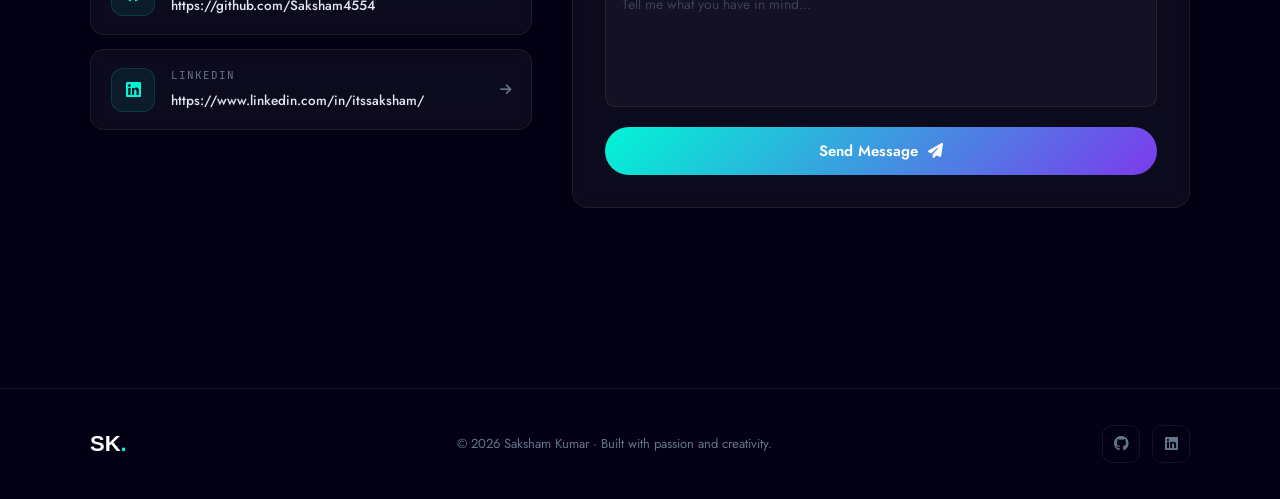
==== commit e7c802ef: "Update index.html" ====
--- a/index.html
+++ b/index.html
@@ -36,7 +36,8 @@
   <!-- CURSOR -->
   <div class="cur-dot" id="curDot"></div>
   <div class="cur-ring" id="curRing"></div>
-  
+
+  <!-- CANVAS -->
   <canvas id="neuralCanvas"></canvas>
   <!-- NAVBAR -->
   <nav class="navbar" id="navbar">
@@ -127,7 +128,7 @@
           <a href="#projects" class="btn-primary mag-btn">
             <span>View Projects</span><i class="fas fa-arrow-right"></i>
           </a>
-          <a href="CV.pdf" download class="btn-ghost mag-btn">
+          <a href="cv.pdf" download class="btn-ghost mag-btn">
             <i class="fas fa-download"></i><span>Resume</span>
           </a>
         </div>
@@ -135,7 +136,7 @@
           <a href="https://github.com/Saksham4554" target="_blank" class="social-pill mag-btn">
             <i class="fab fa-github"></i><span>GitHub</span>
           </a>
-          <a href="https://www.linkedin.com/in/itssaksham" target="_blank" class="social-pill mag-btn">
+          <a href="https://www.linkedin.com/in/itssaksham/" target="_blank" class="social-pill mag-btn">
             <i class="fab fa-linkedin"></i><span>LinkedIn</span>
           </a>
           <a href="mailto:sakshamjaggi76@gmail.com" class="social-pill mag-btn">
@@ -538,7 +539,7 @@
   <section id="certifications" class="section rs">
     <div class="container">
       <div class="sec-label"><span>05</span> Certifications</div>
-      <h2 class="sec-heading">My <em>Certificates/Certifications</em></h2>
+      <h2 class="sec-heading">My <em>Certifications</em></h2>
       <div class="certs-grid">
         <div class="cert-card glass-card tilt-card">
           <div class="cert-ico"><i class="fas fa-award"></i></div>
@@ -660,9 +661,9 @@
               <div><span class="c-lbl">GitHub</span><span class="c-val">https://github.com/Saksham4554</span></div>
               <i class="fas fa-arrow-right c-arr"></i>
             </a>
-            <a href="https://www.linkedin.com/in/itssaksham" target="_blank" class="c-link glass-card mag-btn">
+            <a href="https://www.linkedin.com/in/itssaksham/" target="_blank" class="c-link glass-card mag-btn">
               <div class="c-ico"><i class="fab fa-linkedin"></i></div>
-              <div><span class="c-lbl">LinkedIn</span><span class="c-val">https://www.linkedin.com/in/itssaksham</span>
+              <div><span class="c-lbl">LinkedIn</span><span class="c-val">https://www.linkedin.com/in/itssaksham/</span>
               </div>
               <i class="fas fa-arrow-right c-arr"></i>
             </a>
@@ -699,10 +700,10 @@
   <footer class="footer">
     <div class="footer-inner">
       <div class="footer-logo">SK<span>.</span></div>
-      <p>© 2026 Saksham · Built with passion and creativity.</p>
+      <p>© 2026 Saksham Kumar · Built with passion and creativity.</p>
       <div class="footer-soc">
         <a href="https://github.com/Saksham4554"><i class="fab fa-github"></i></a>
-        <a href="https://www.linkedin.com/in/itssaksham"><i class="fab fa-linkedin"></i></a>
+        <a href="https://www.linkedin.com/in/itssaksham/"><i class="fab fa-linkedin"></i></a>
       </div>
     </div>
   </footer>
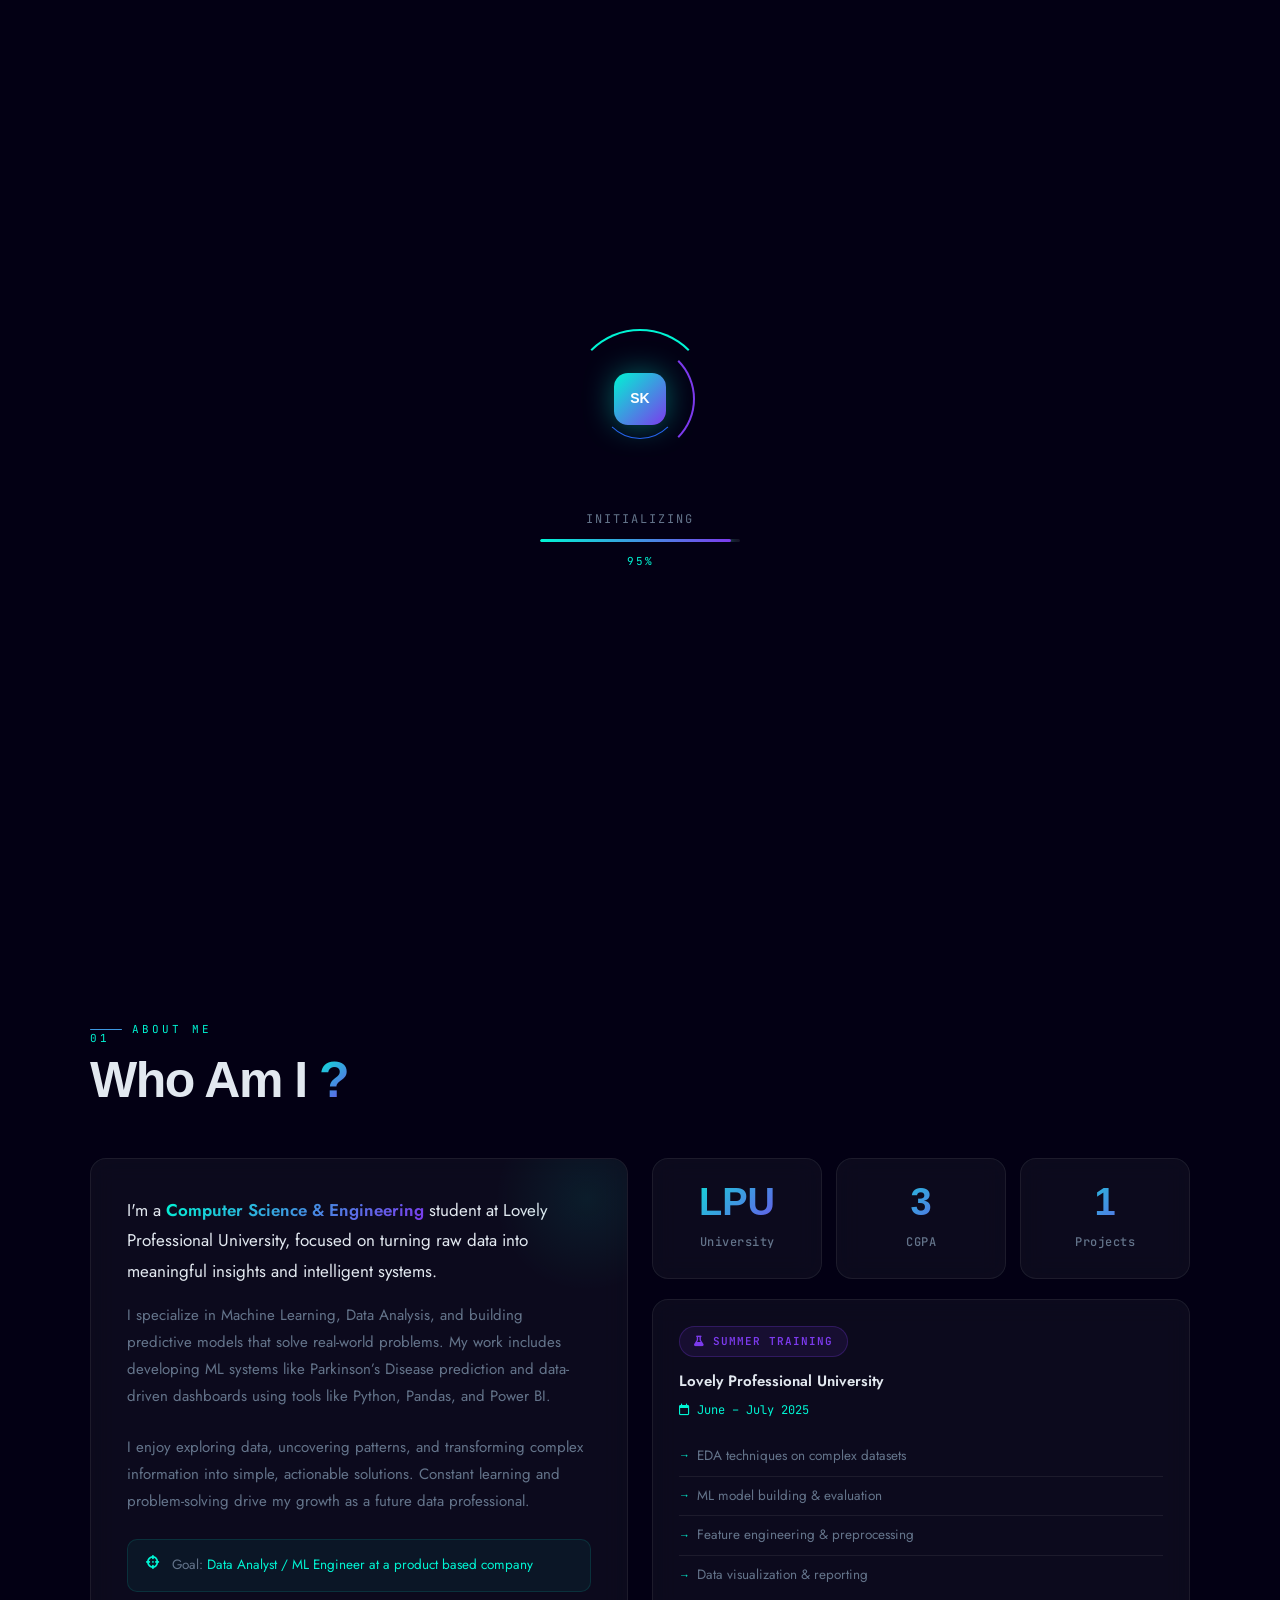
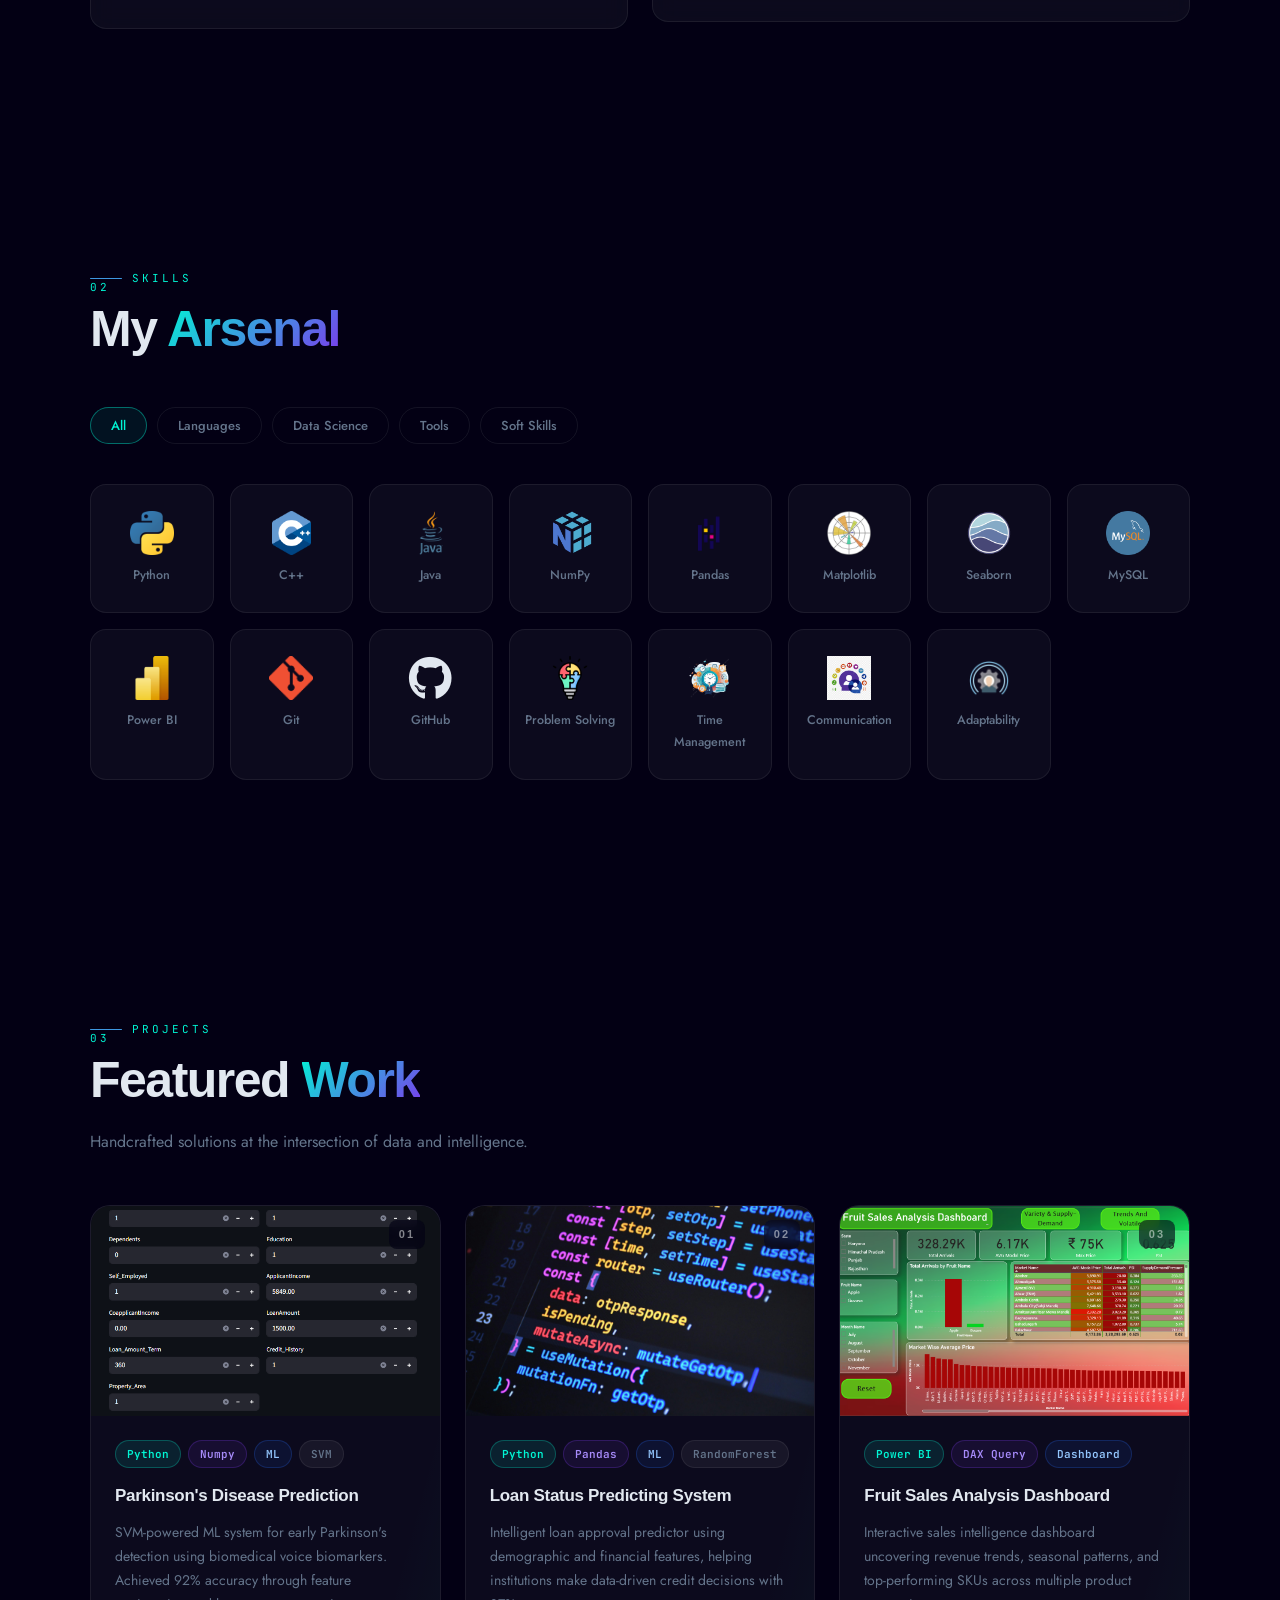
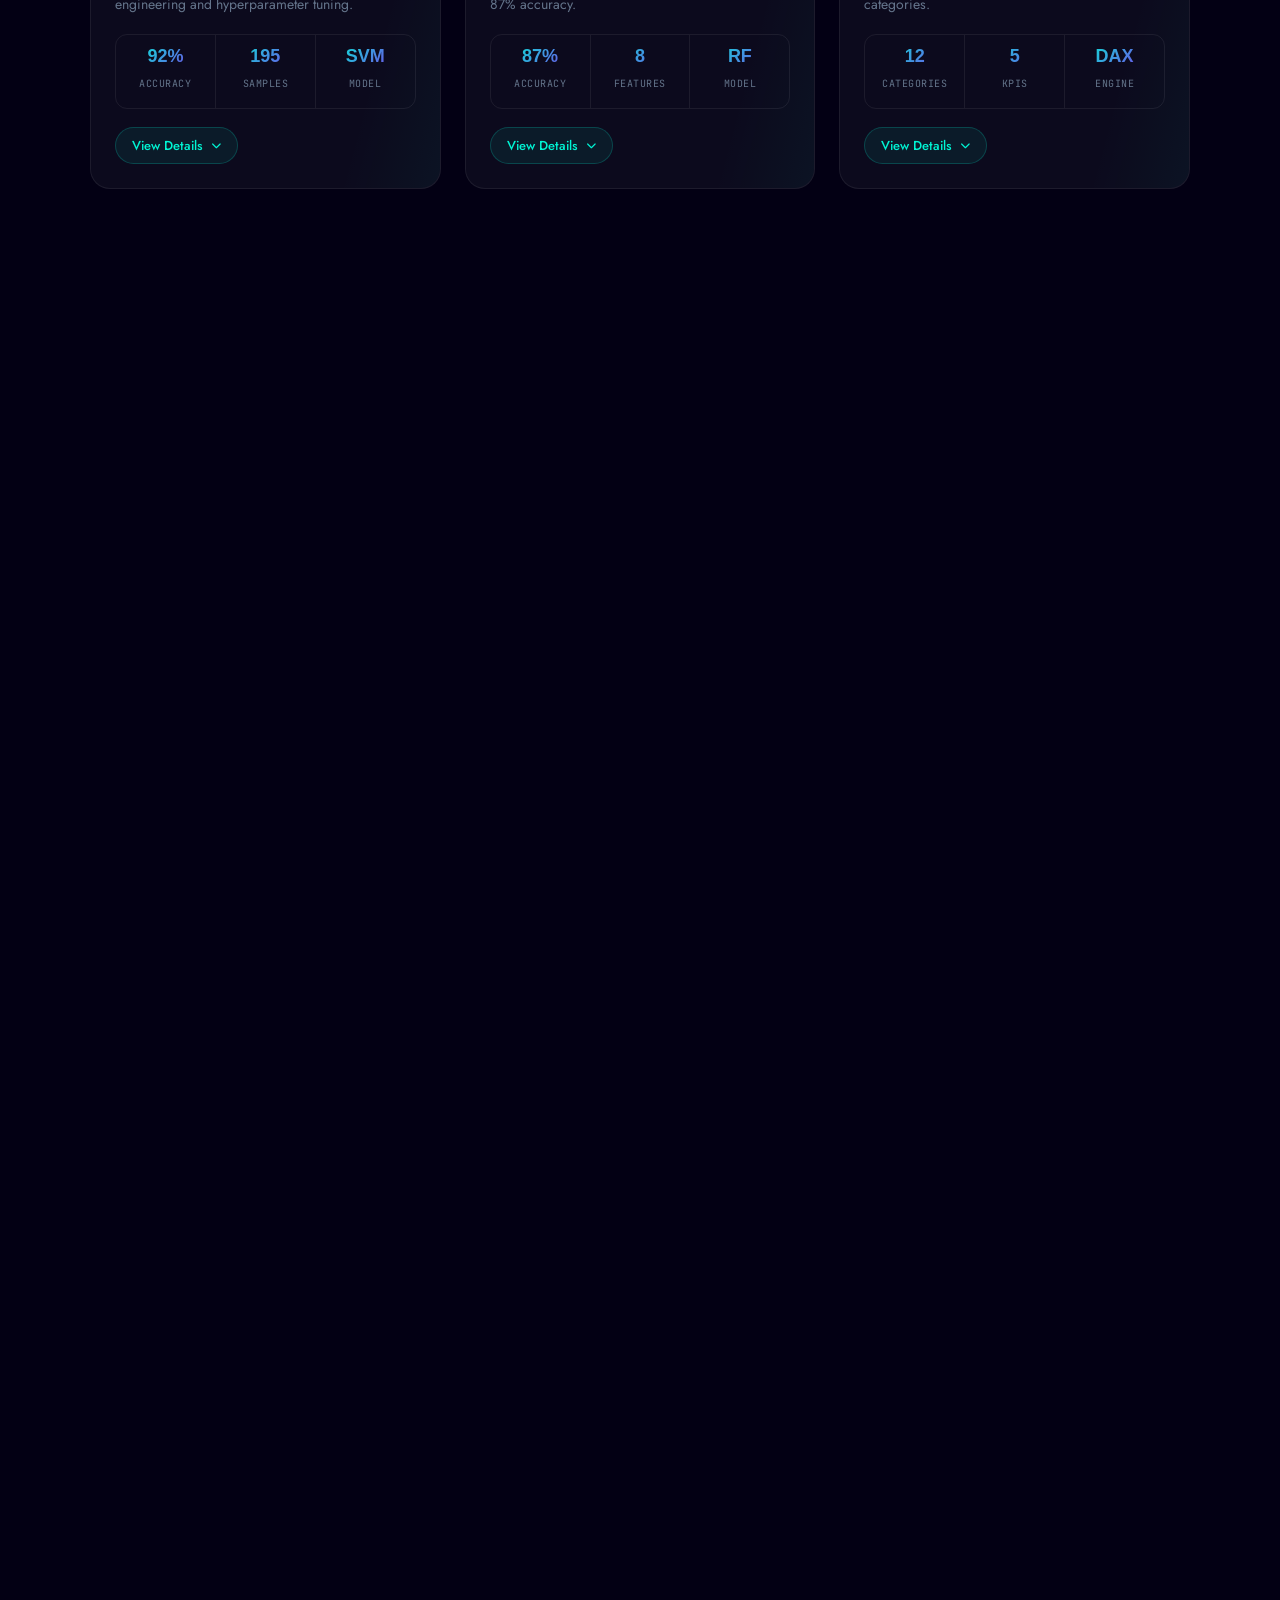
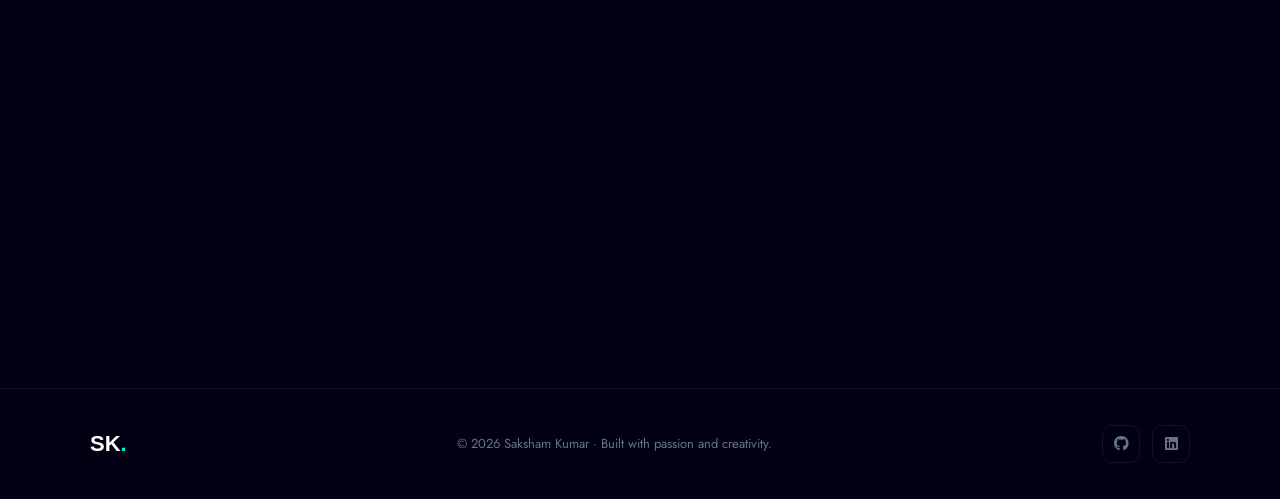
==== commit fd93034e: "Update index.html" ====
--- a/index.html
+++ b/index.html
@@ -539,7 +539,7 @@
   <section id="certifications" class="section rs">
     <div class="container">
       <div class="sec-label"><span>05</span> Certifications</div>
-      <h2 class="sec-heading">My <em>Certifications</em></h2>
+      <h2 class="sec-heading">My <em>Certificates/Certifications</em></h2>
       <div class="certs-grid">
         <div class="cert-card glass-card tilt-card">
           <div class="cert-ico"><i class="fas fa-award"></i></div>
@@ -556,7 +556,7 @@
           <div>
             <h4>Job Ready Data Science Course</h4><span>CodeWithHarry</span>
           </div>
-          <a href="https://www.codewithharry.com/courses/the-ultimate-job-ready-data-science-course/certificate"
+          <a href="https://drive.google.com/file/d/1NByBru0nFBBkaJTXQt5XLz1OZ_FtoqJ0/view?usp=drive_link"
             target="_blank" class="cert-link">
             <i class="fas fa-paperclip"></i>
           </a>
--- a/style.css
+++ b/style.css
@@ -43,7 +43,11 @@
   border-radius: 50%;
   margin-right: 8px;
 }
-
+body.light .reveal-line {
+  background: linear-gradient(135deg, var(--cyan), var(--violet));
+  background-clip: text;
+  -webkit-text-fill-color: transparent;
+}
 body.light .navbar {
   background: rgba(255, 255, 255, 0.8);
   border-bottom: 1px solid rgba(0, 0, 0, 0.08);
@@ -132,6 +136,24 @@
 body.light .tag-b {
   background: rgba(37, 99, 235, 0.1);
   color: #1d4ed8;
+}
+body.light .theme-options {
+  background: rgba(255, 255, 255, 0.95);
+  border: 1px solid rgba(0, 0, 0, 0.08);
+}
+
+body.light .theme-options div {
+  color: #334155;
+}
+
+body.light .theme-options div:hover {
+  background: rgba(37, 99, 235, 0.08);
+  color: #2563eb;
+}
+body.light .theme-selected {
+  background: rgba(255, 255, 255, 0.95);
+  color: #0f172a;
+  border: 1px solid rgba(0, 0, 0, 0.1);
 }
 .tl-loc {
   font-size: 13px;
@@ -224,8 +246,6 @@
   background: rgba(0, 245, 212, 0.08);
   color: var(--cyan);
 }
-
-/* ──────────────────── RESET ──────────────────── */
 *,
 *::before,
 *::after {
@@ -783,10 +803,9 @@
 
 .reveal-line {
   display: block;
-  background: linear-gradient(135deg, var(--text), 40%, rgba(0, 245, 212, 0.7));
-  -webkit-background-clip: text;
+  background: linear-gradient(135deg, #ffffff, var(--cyan));
+  background-clip: text;
   -webkit-text-fill-color: transparent;
-  background-clip: text;
   transform: translateY(100%);
   opacity: 0;
   animation: revealUp 0.9s var(--ease) 0.8s forwards;
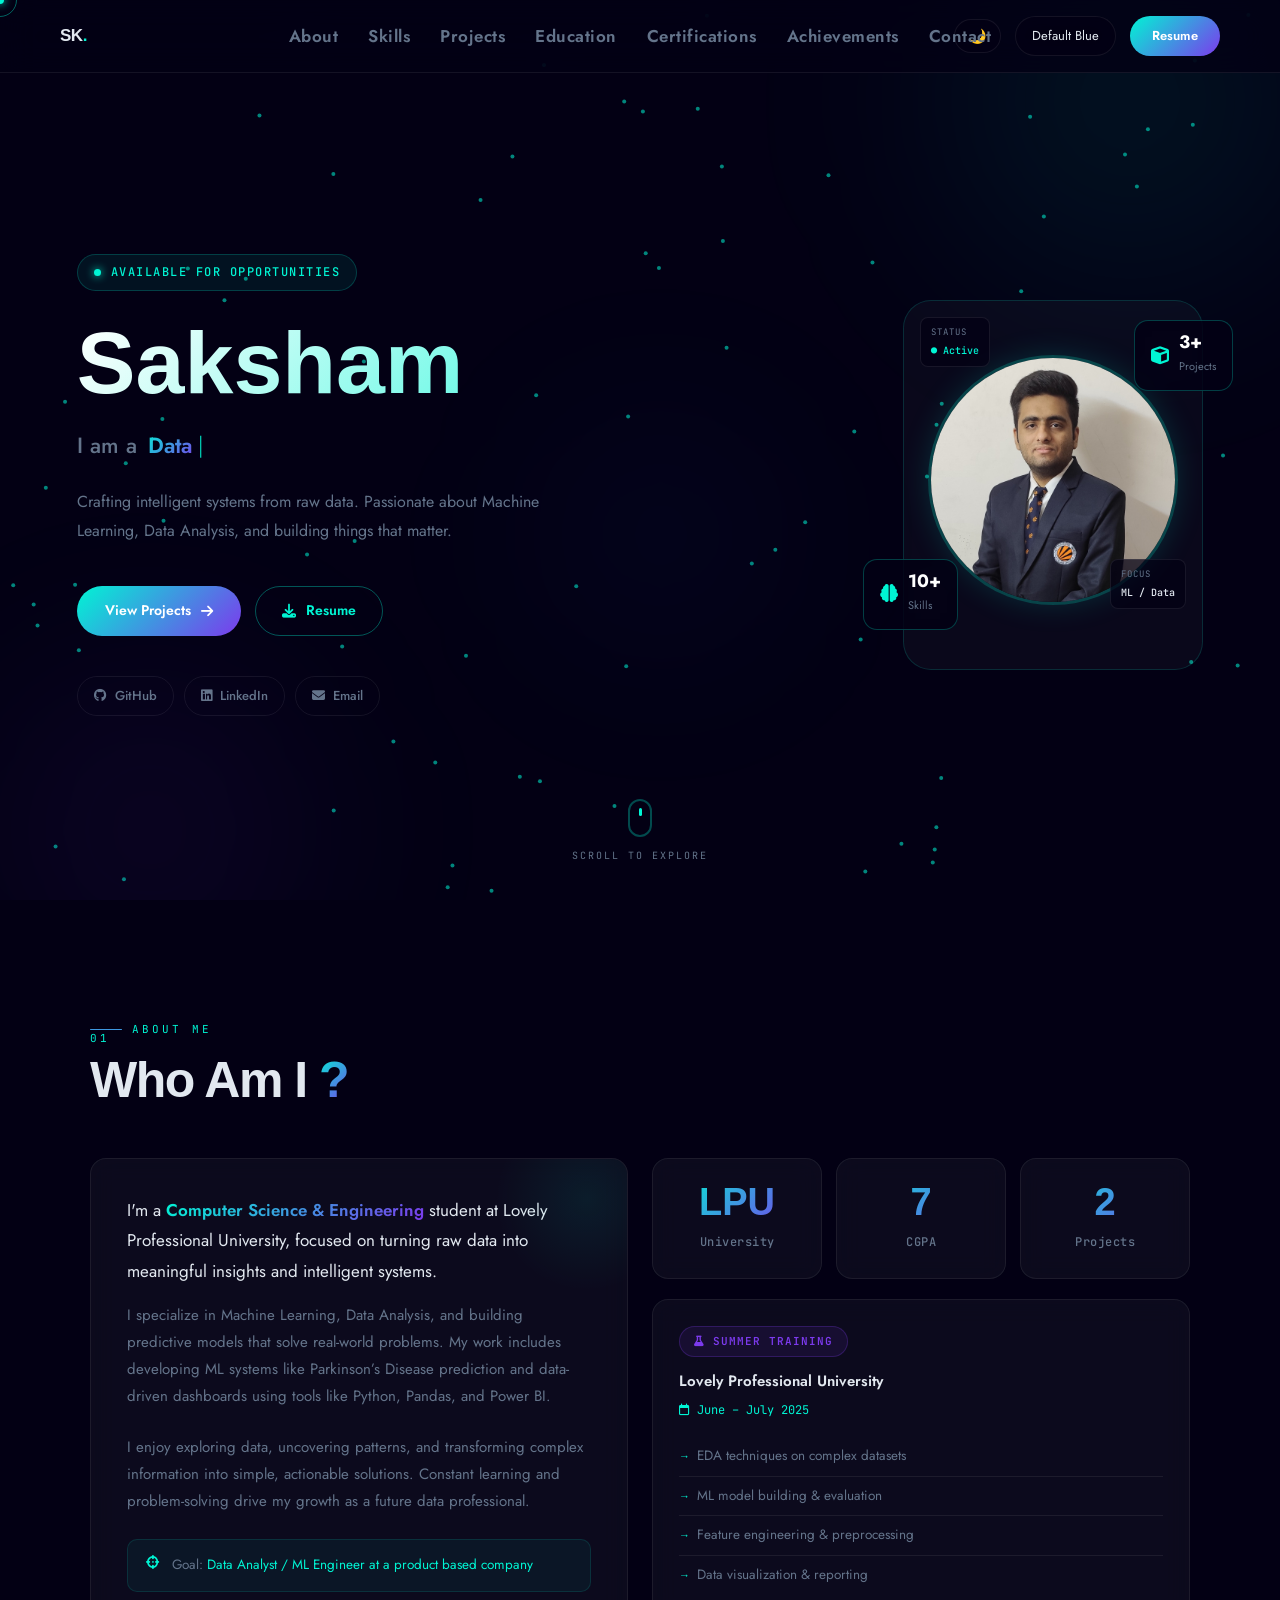
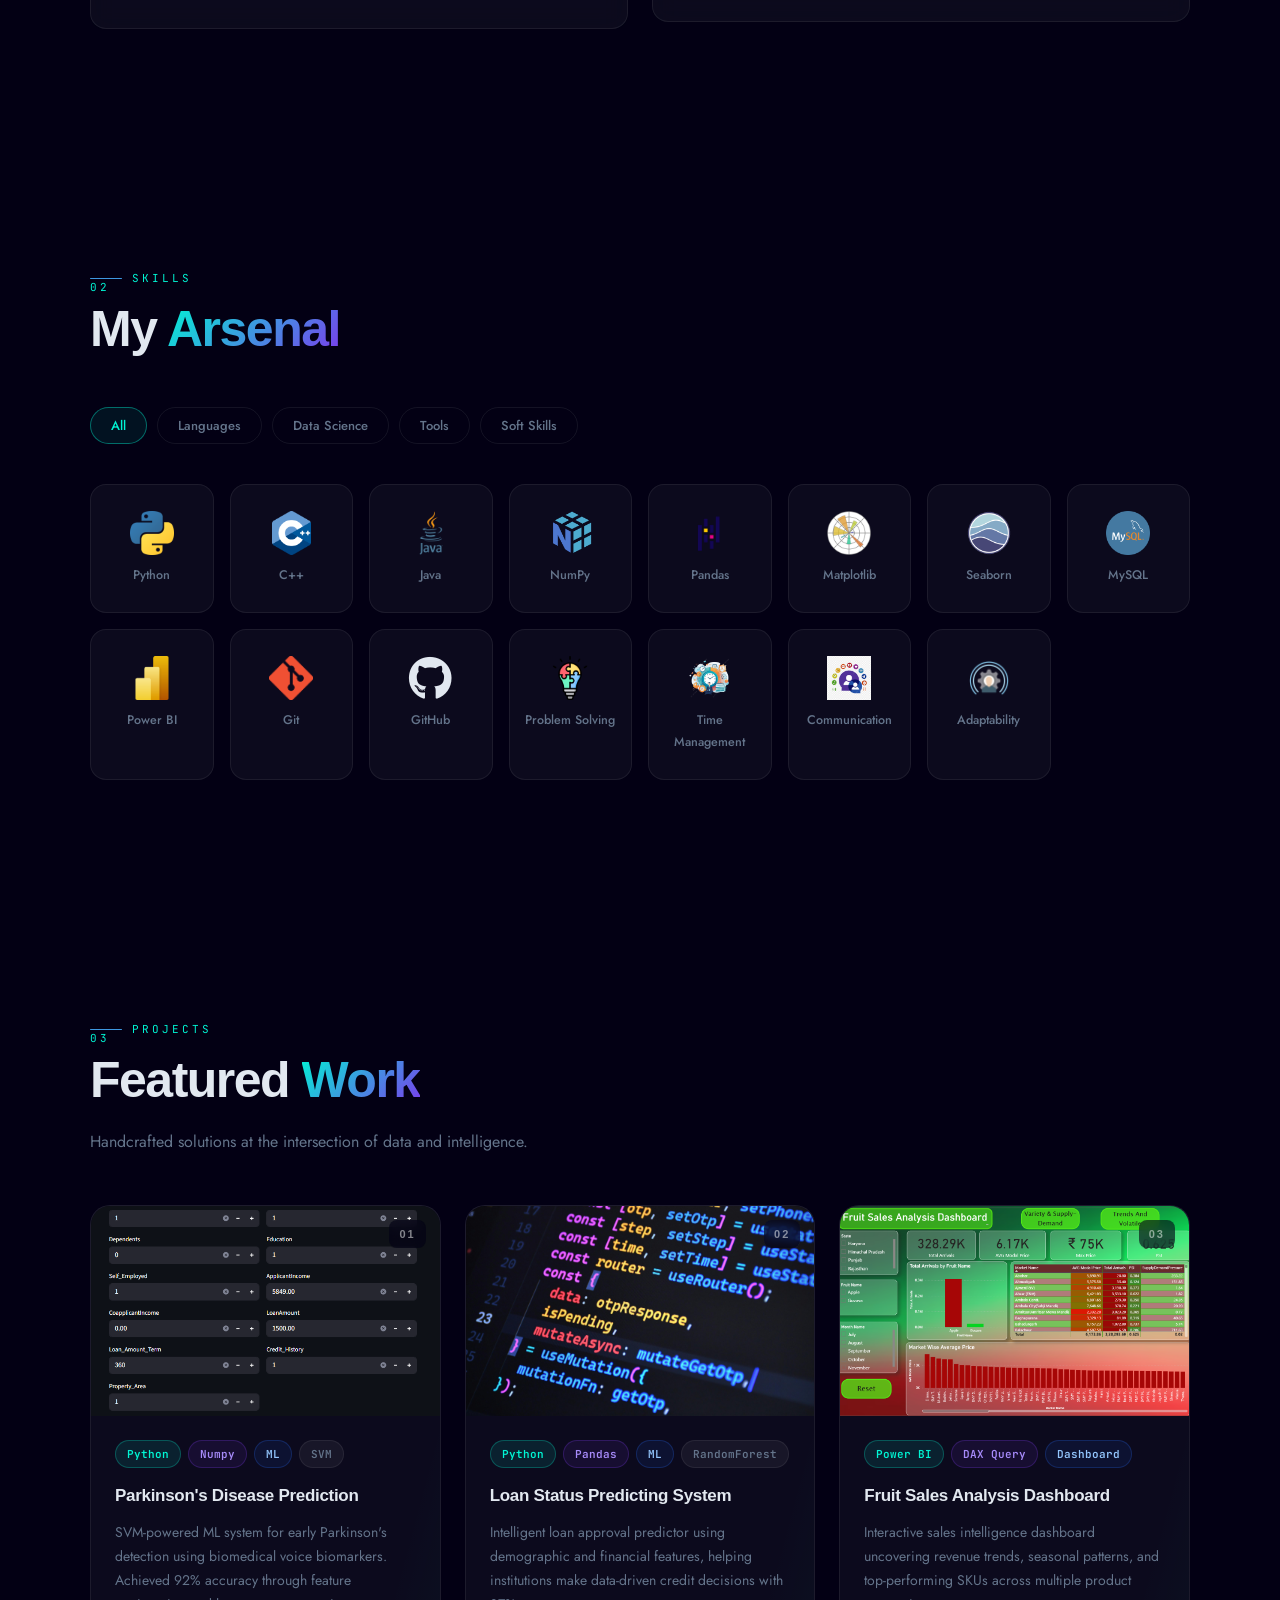
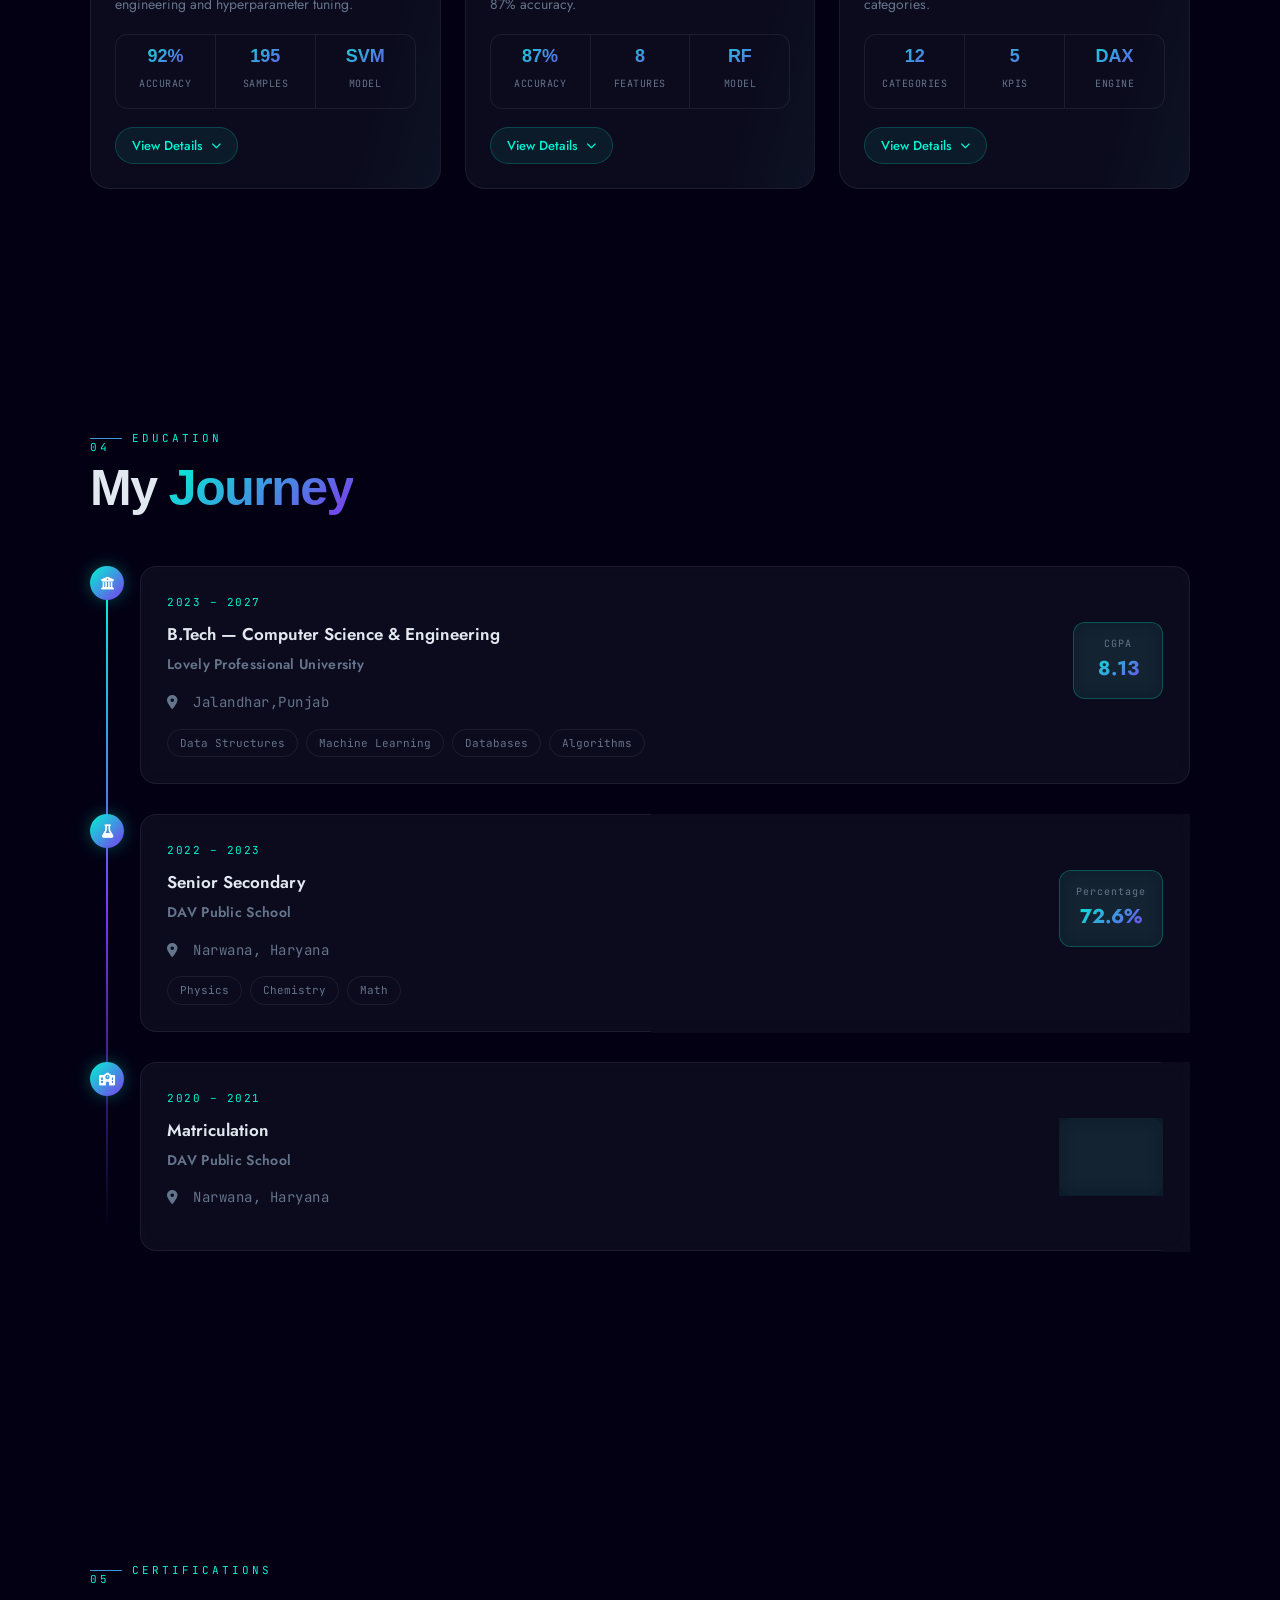
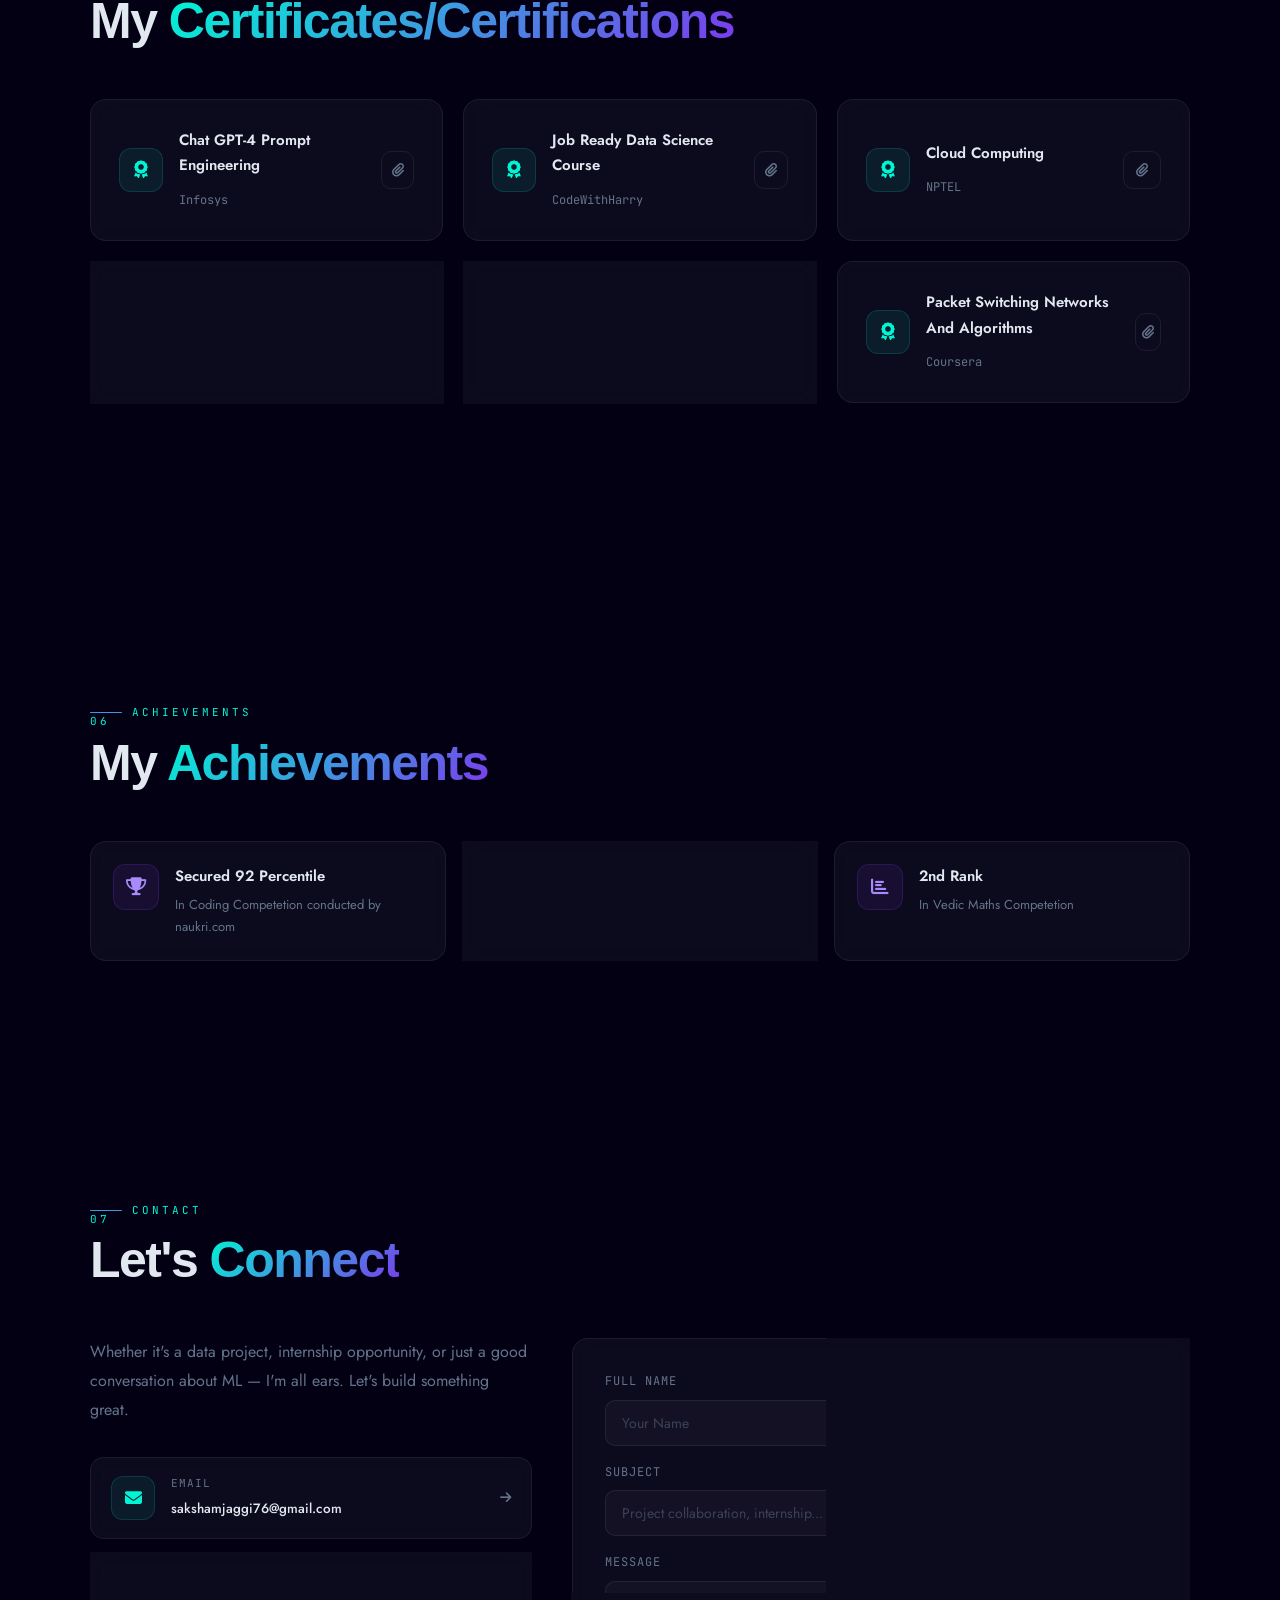
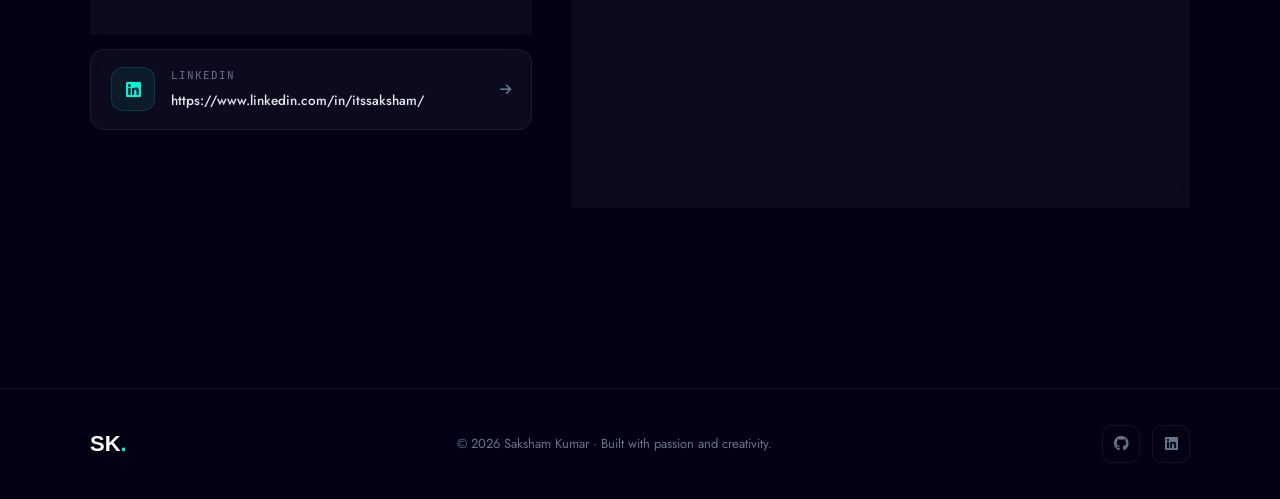
==== commit 0a297901: "Update index.html" ====
--- a/index.html
+++ b/index.html
@@ -497,7 +497,7 @@
 
               <div class="tl-cgpa">
                 <span class="cgpa-label">Percentage</span>
-                <span class="cgpa-value">78%</span>
+                <span class="cgpa-value">72.6%</span>
               </div>
             </div>
 
@@ -526,7 +526,7 @@
 
               <div class="tl-cgpa">
                 <span class="cgpa-label">Percentage</span>
-                <span class="cgpa-value">84%</span>
+                <span class="cgpa-value">77.8%</span>
               </div>
             </div>
           </div>
--- a/style.css
+++ b/style.css
@@ -19,6 +19,9 @@
   --ease: cubic-bezier(0.4, 0, 0.2, 1);
   --t: 0.35s;
 }
+html {
+  overflow-x: hidden;
+}
 
 .mode-btn {
   background: rgba(3, 0, 20, 0.7);
@@ -194,13 +197,6 @@
 .theme-switch select:hover {
   border-color: var(--cyan);
   box-shadow: 0 0 10px rgba(0, 245, 212, 0.2);
-}
-
-.theme-dropdown {
-  position: relative;
-  top: 20px;
-  right: 30px;
-  z-index: 10000;
 }
 
 .theme-selected {
@@ -246,6 +242,8 @@
   background: rgba(0, 245, 212, 0.08);
   color: var(--cyan);
 }
+
+/* ──────────────────── RESET ──────────────────── */
 *,
 *::before,
 *::after {
@@ -2432,18 +2430,58 @@
 
 @media(max-width:768px) {
   .section {
-    padding: 90px 5%
+    padding: 60px 16px;
   }
 
   .navbar {
-    top: 12px;
-    width: calc(100% - 24px)
+    top: 0;
+    width: 100%;
+    left: 0;
+    border-radius: 0;
+  }
+
+  .nav-container {
+    padding: 12px 16px;
+  }
+
+  .nav-links {
+    display: none; /* keep only burger */
+    position: static;
+    transform: none;
   }
 
   .hero {
     padding: 0 5%
   }
-
+  .hero-inner {
+    gap: 30px;
+    padding-top: 80px;
+  }
+
+  .hero-name {
+    font-size: 36px;
+  }
+
+  .hero-bio {
+    font-size: 14px;
+  }
+  .nav-right {
+    gap: 6px;
+  }
+
+  .theme-dropdown {
+    top: auto;
+    right: auto;
+  }
+
+  .theme-selected {
+    padding: 6px 10px;
+    font-size: 12px;
+  }
+
+  .mode-btn {
+    padding: 6px 10px;
+  }
   .about-stats {
     grid-template-columns: repeat(3, 1fr)
   }
@@ -2453,8 +2491,8 @@
   }
 
   .hero-card {
-    width: 260px;
-    height: 320px
+    width: 220px;
+    height: 280px;
   }
 
   .profile-ring-outer {
@@ -2487,7 +2525,7 @@
 
 @media(max-width:480px) {
   .skills-grid {
-    grid-template-columns: repeat(3, 1fr)
+    grid-template-columns: repeat(2, 1fr)
   }
 
   .about-stats {
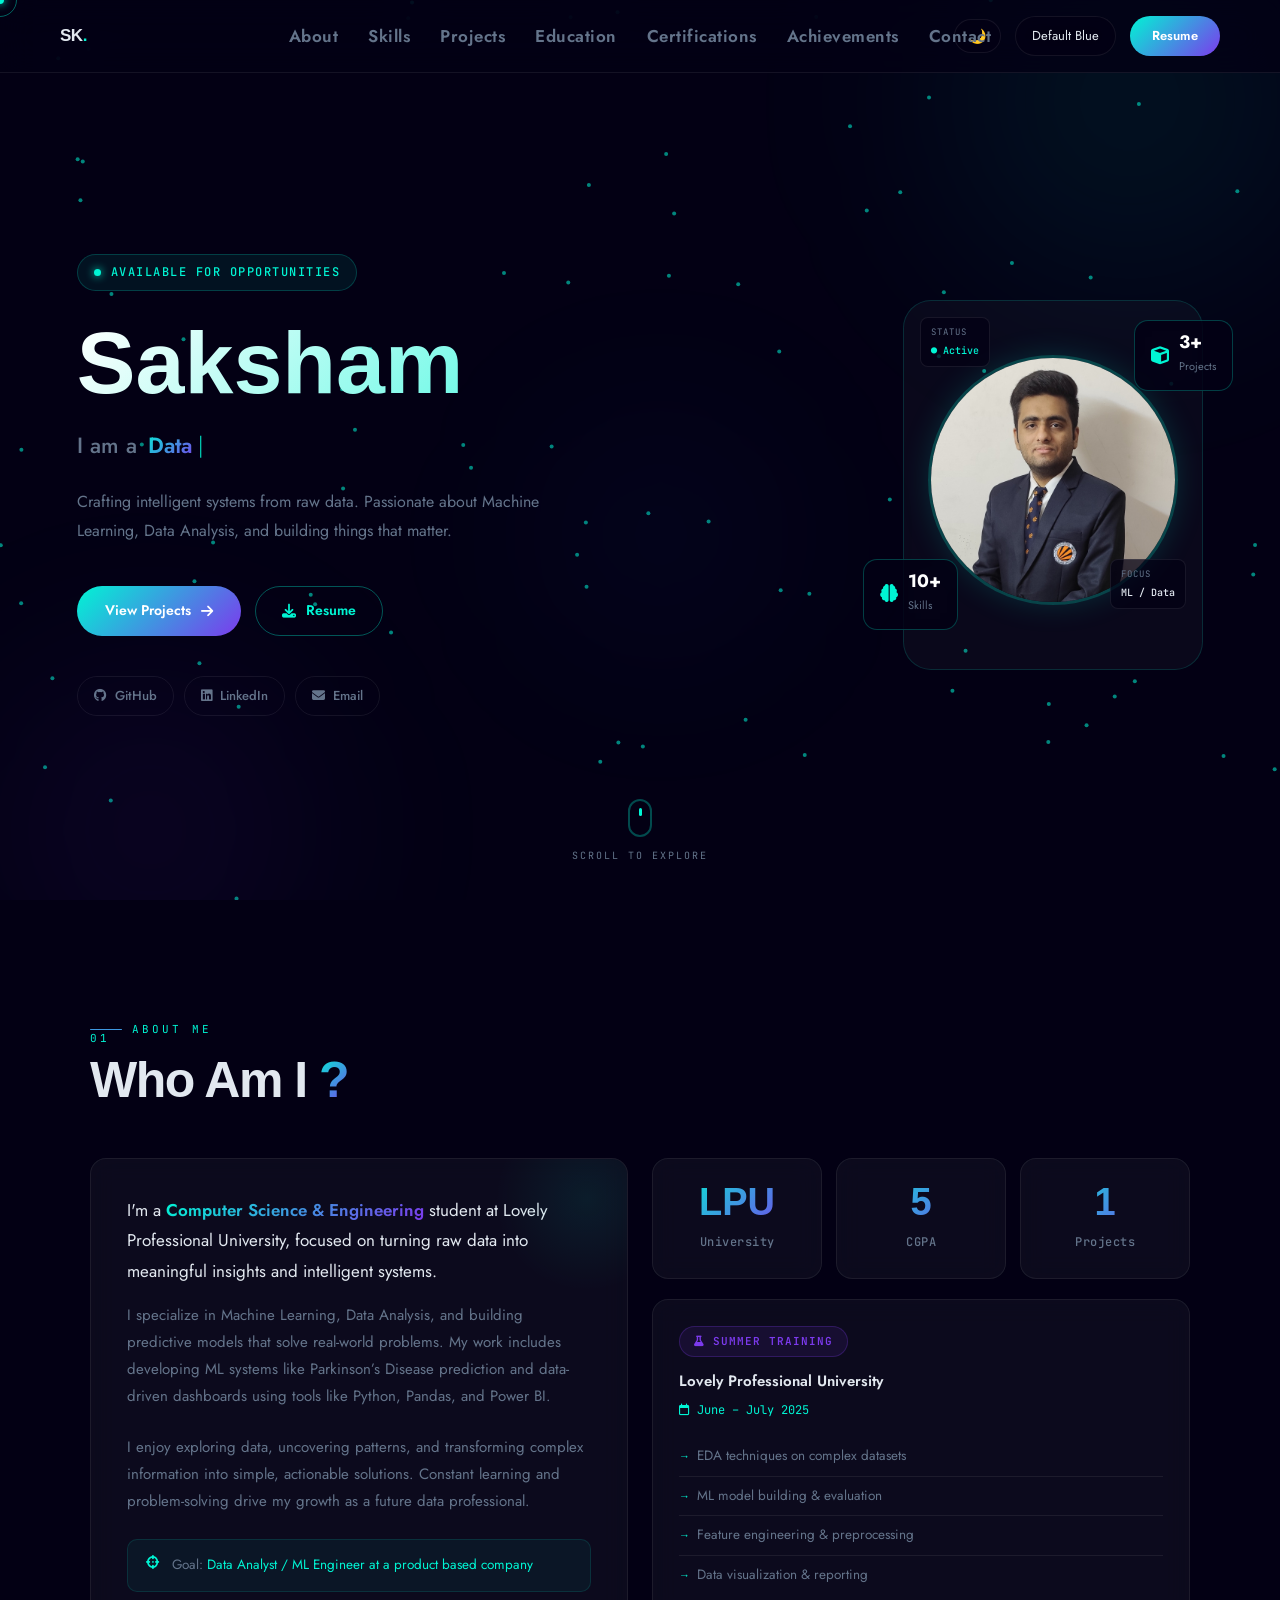
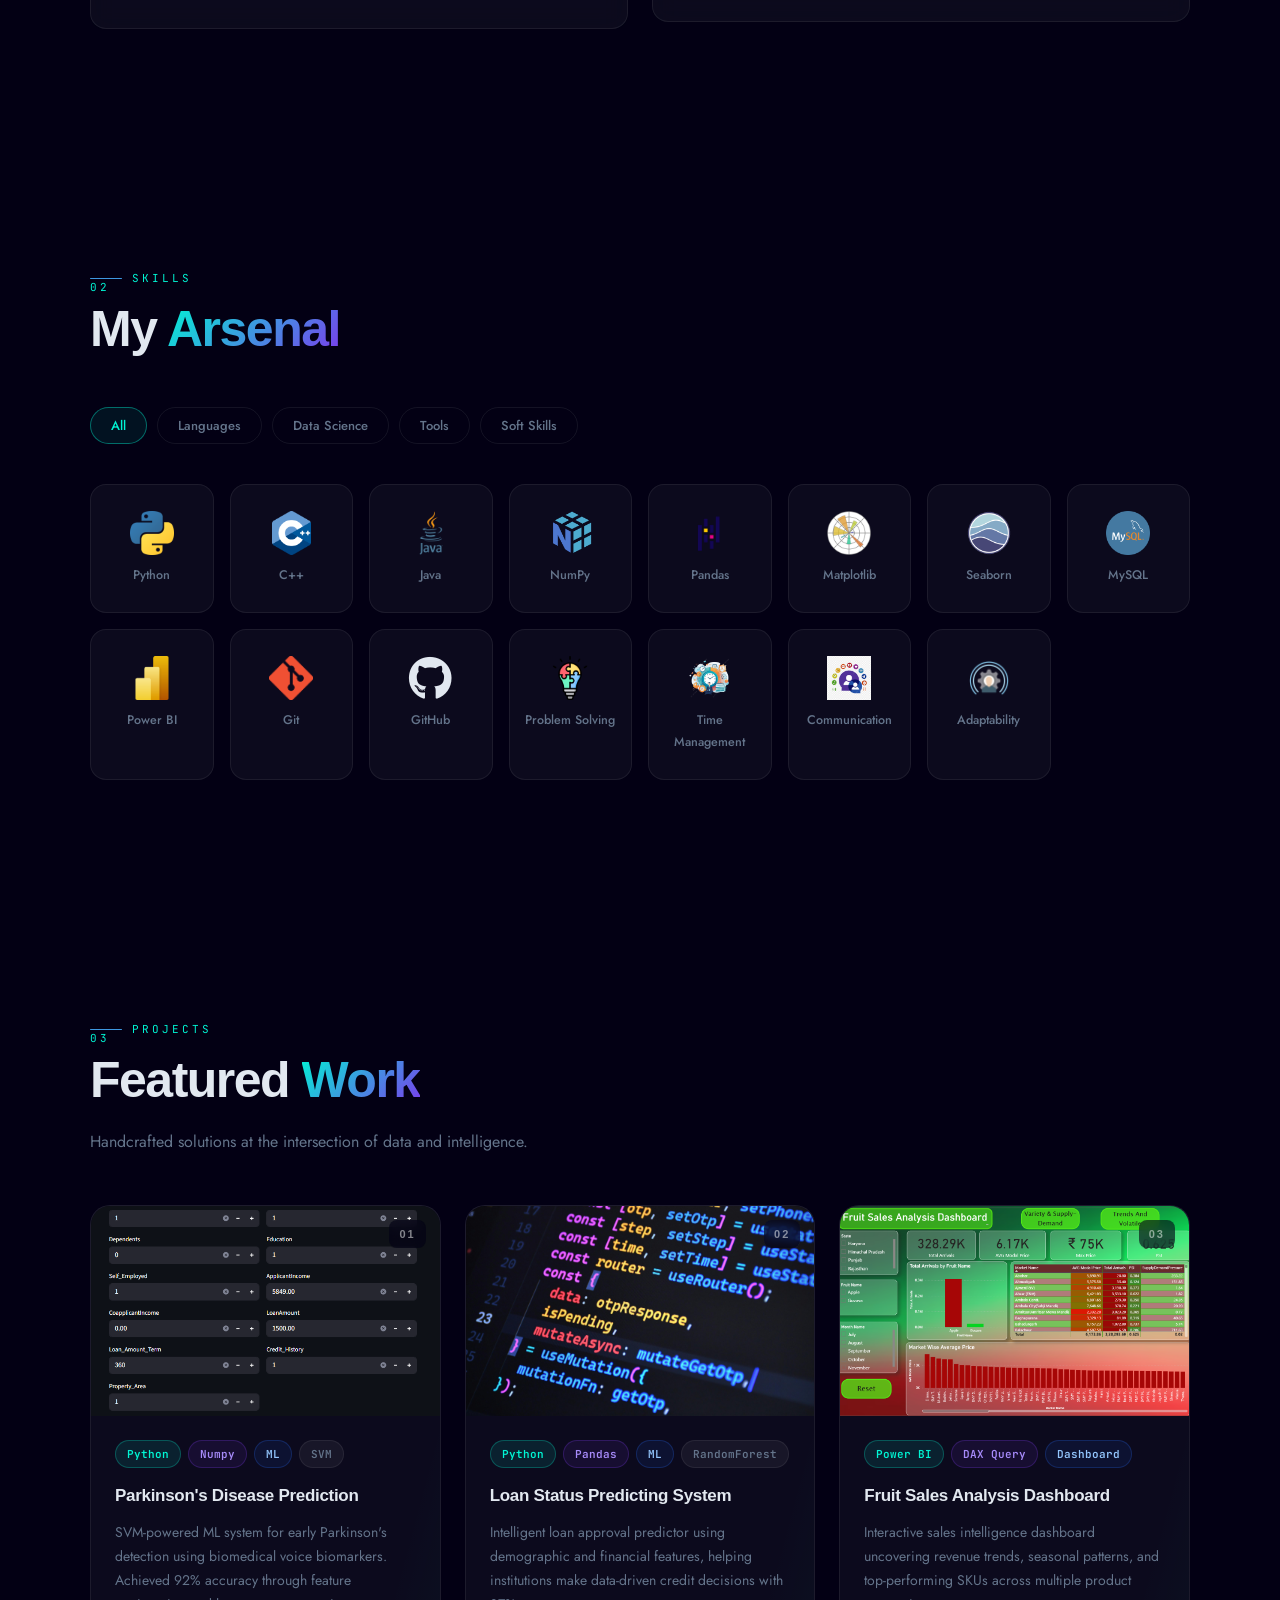
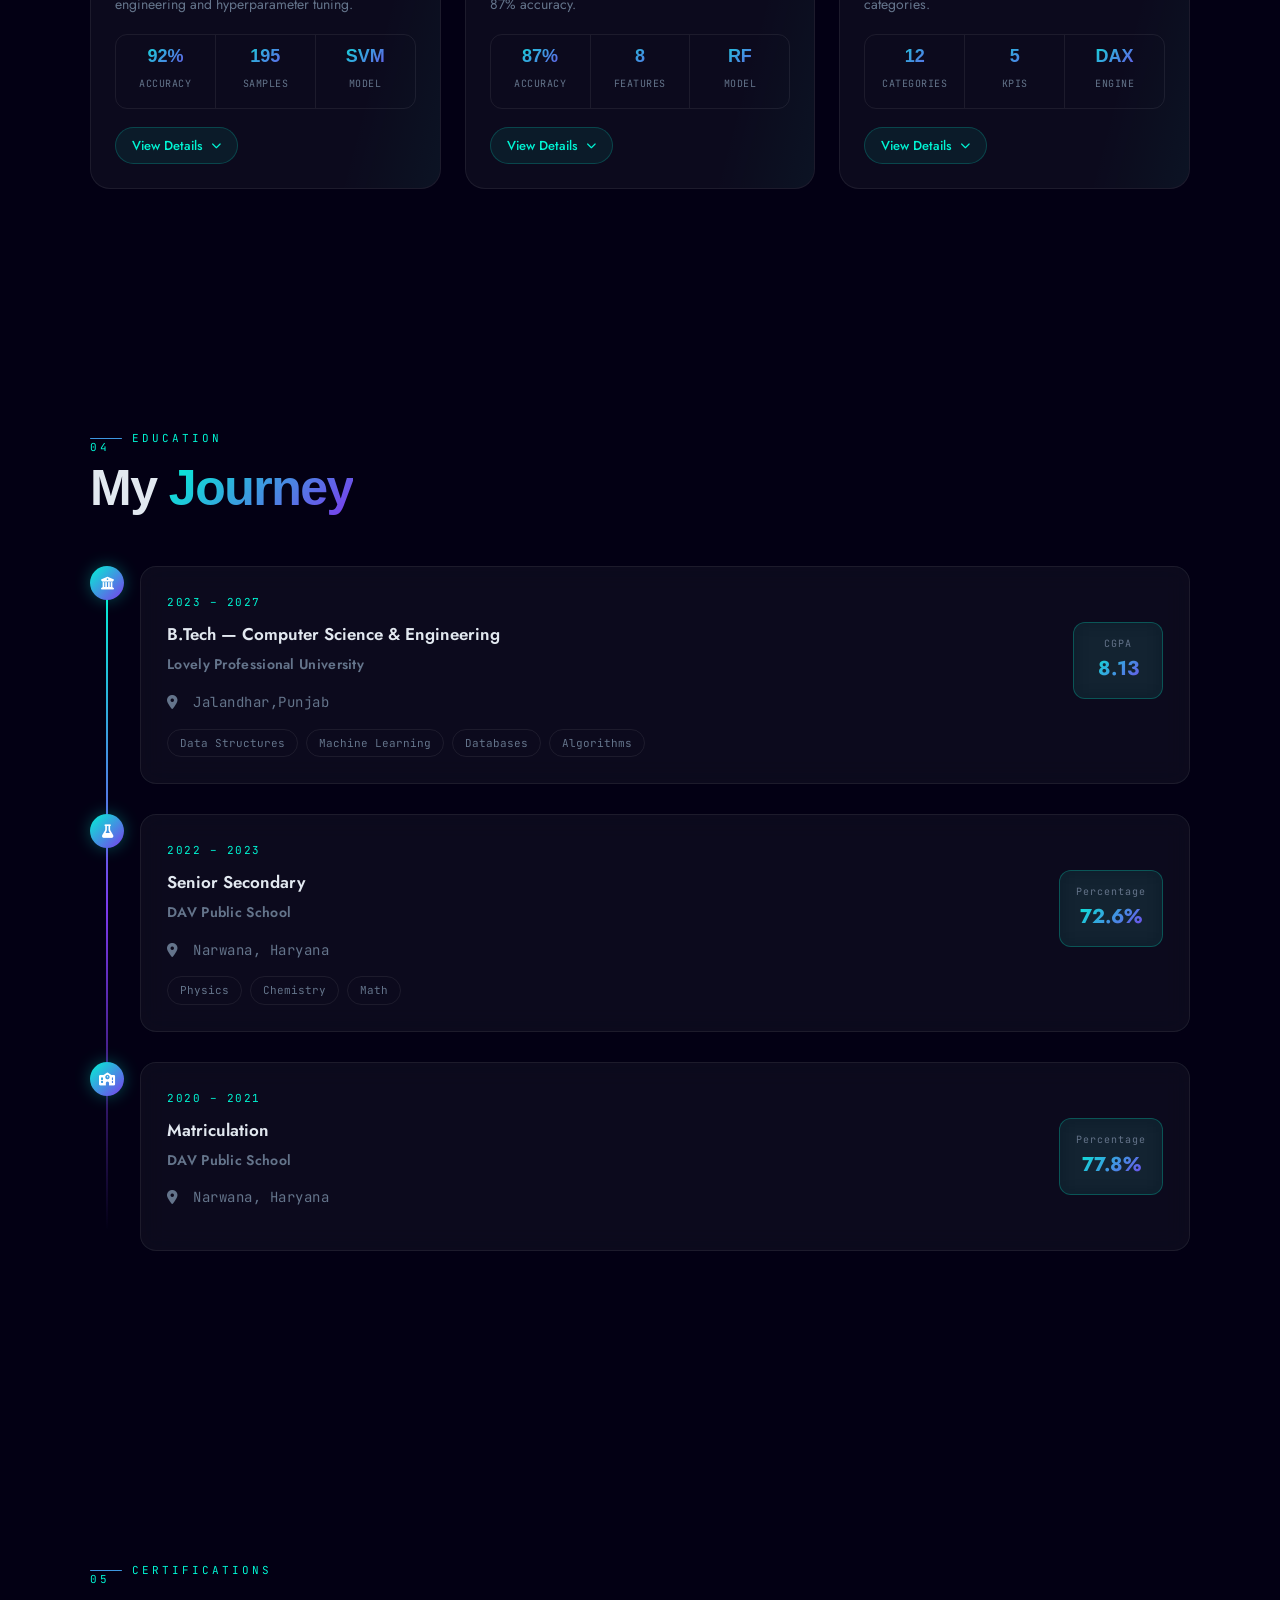
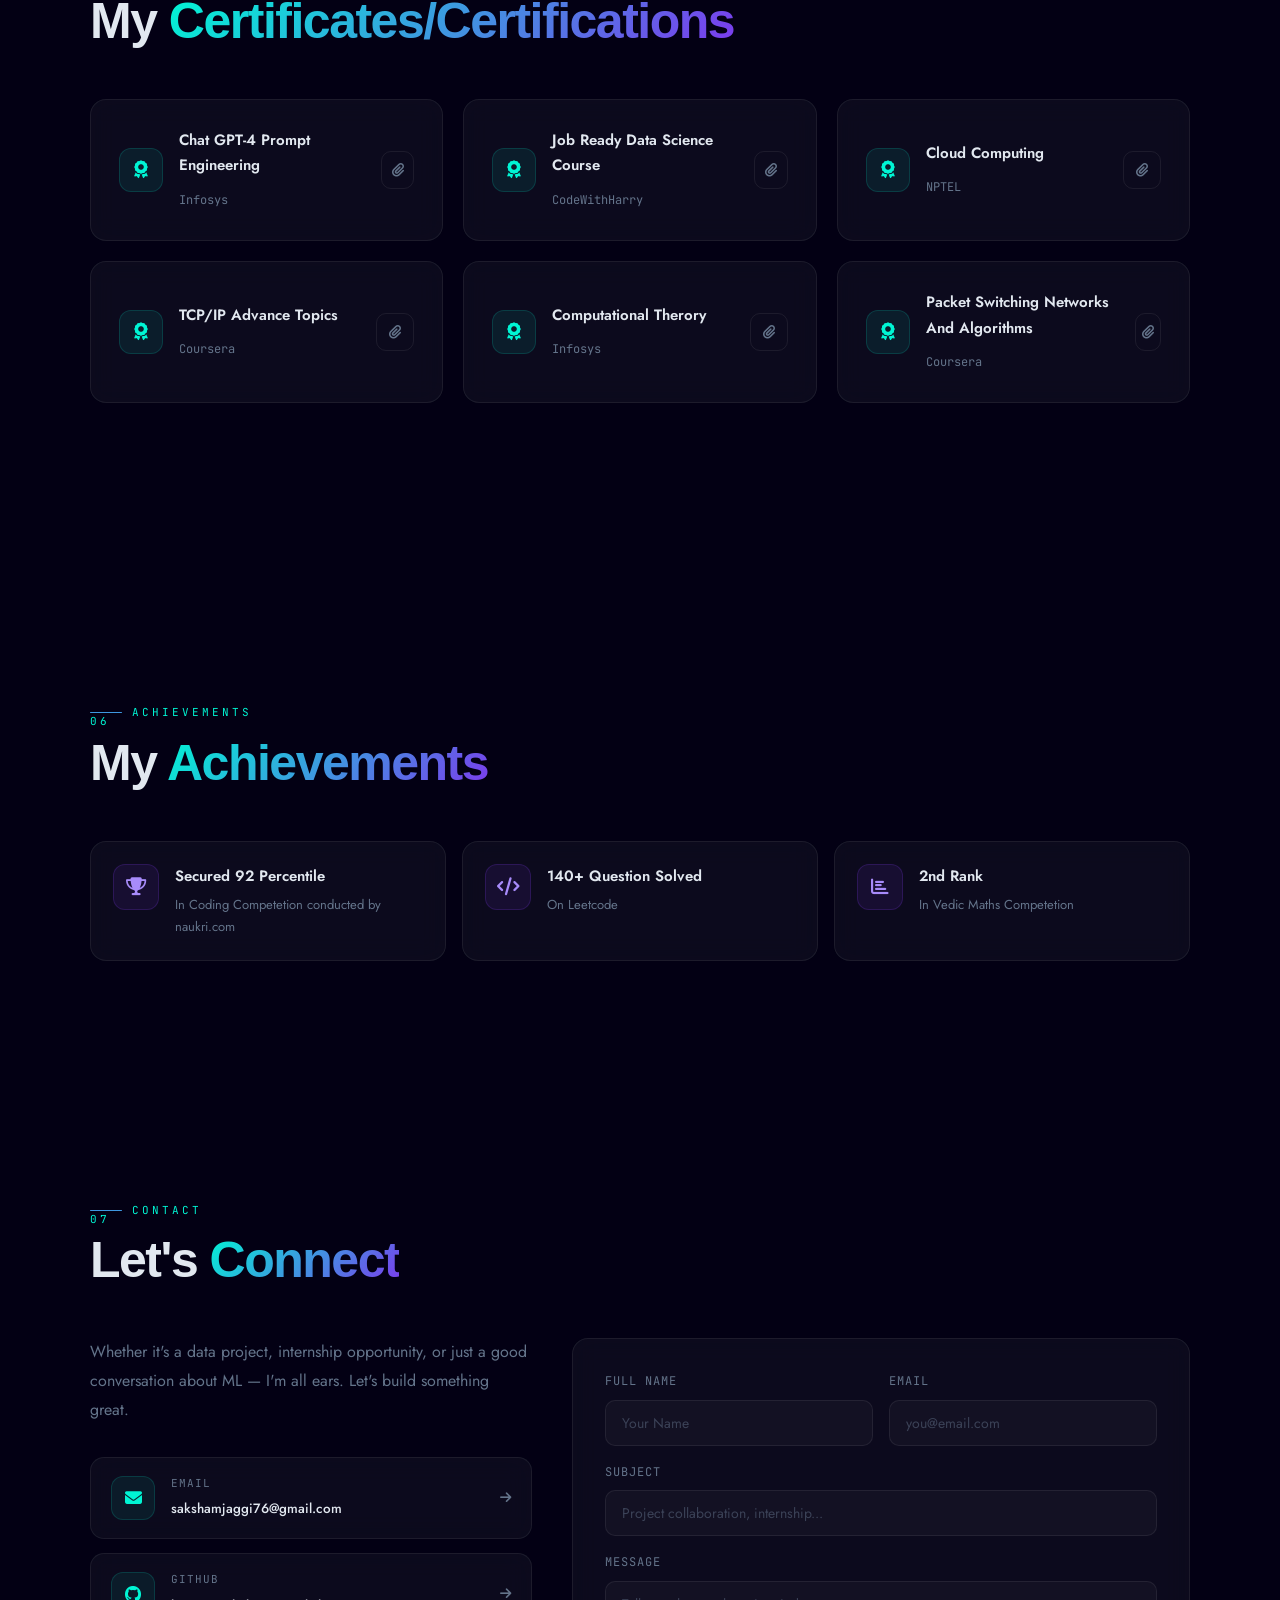
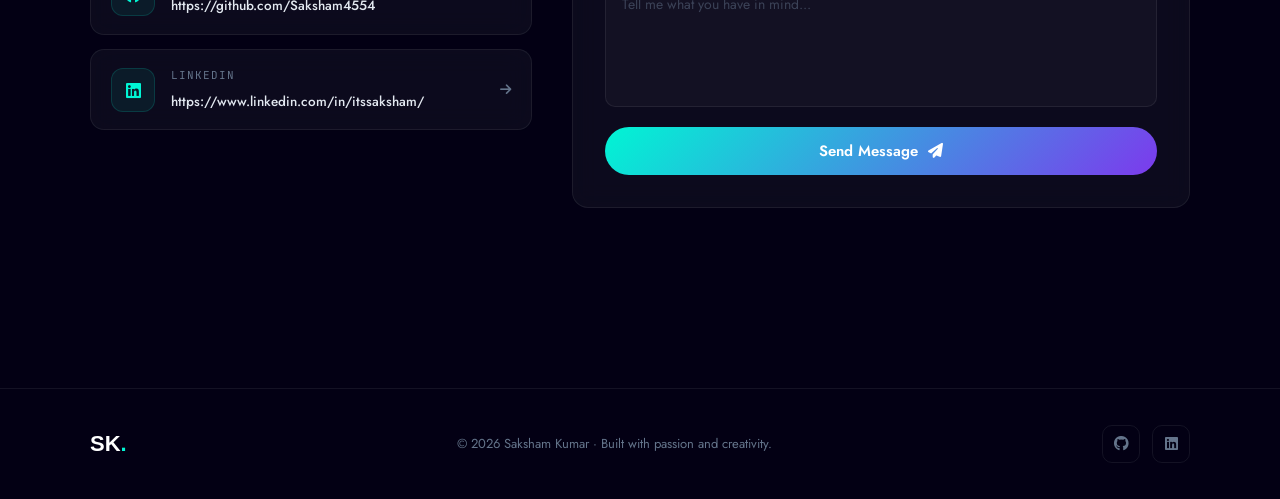
==== commit 32120f44: "Update index.html" ====
--- a/index.html
+++ b/index.html
@@ -32,8 +32,7 @@
       <span class="loader-pct" id="loaderPct">0%</span>
     </div>
   </div>
-
-  <!-- CURSOR -->
+  
   <div class="cur-dot" id="curDot"></div>
   <div class="cur-ring" id="curRing"></div>
 
